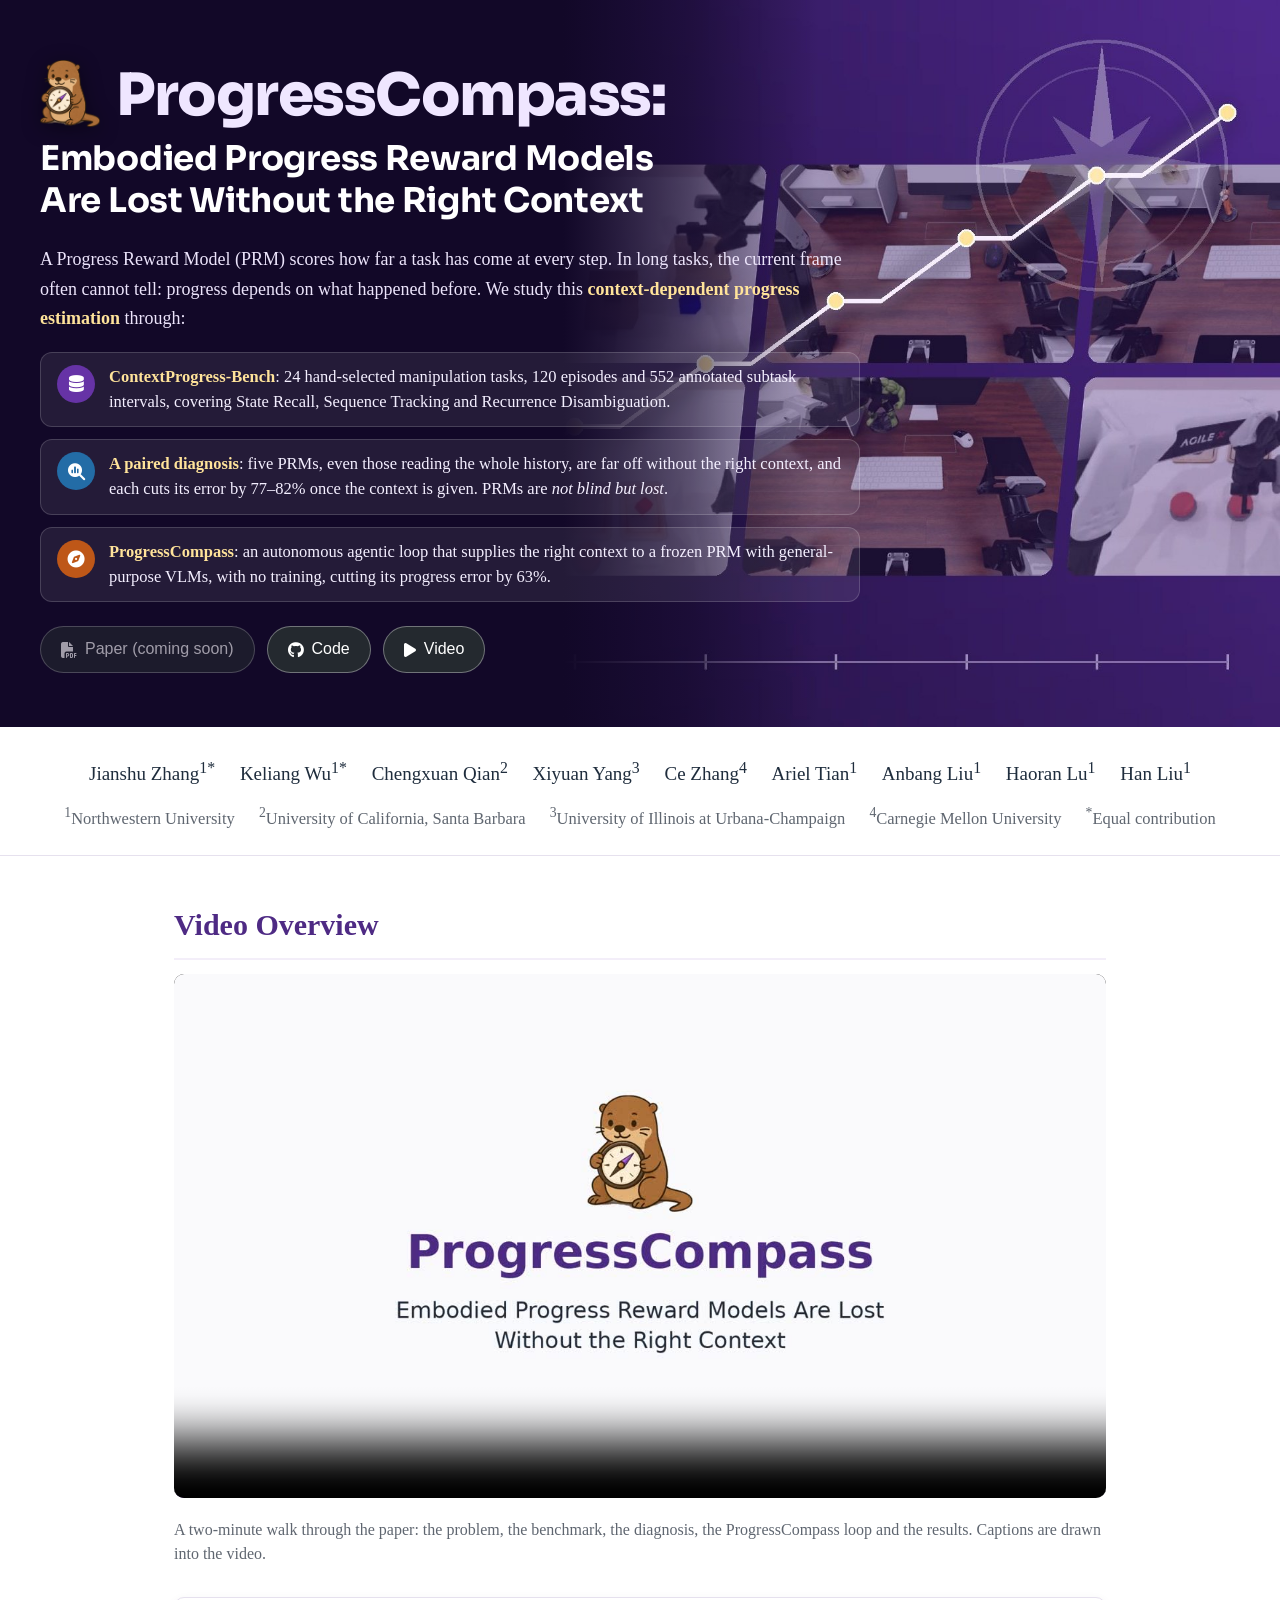
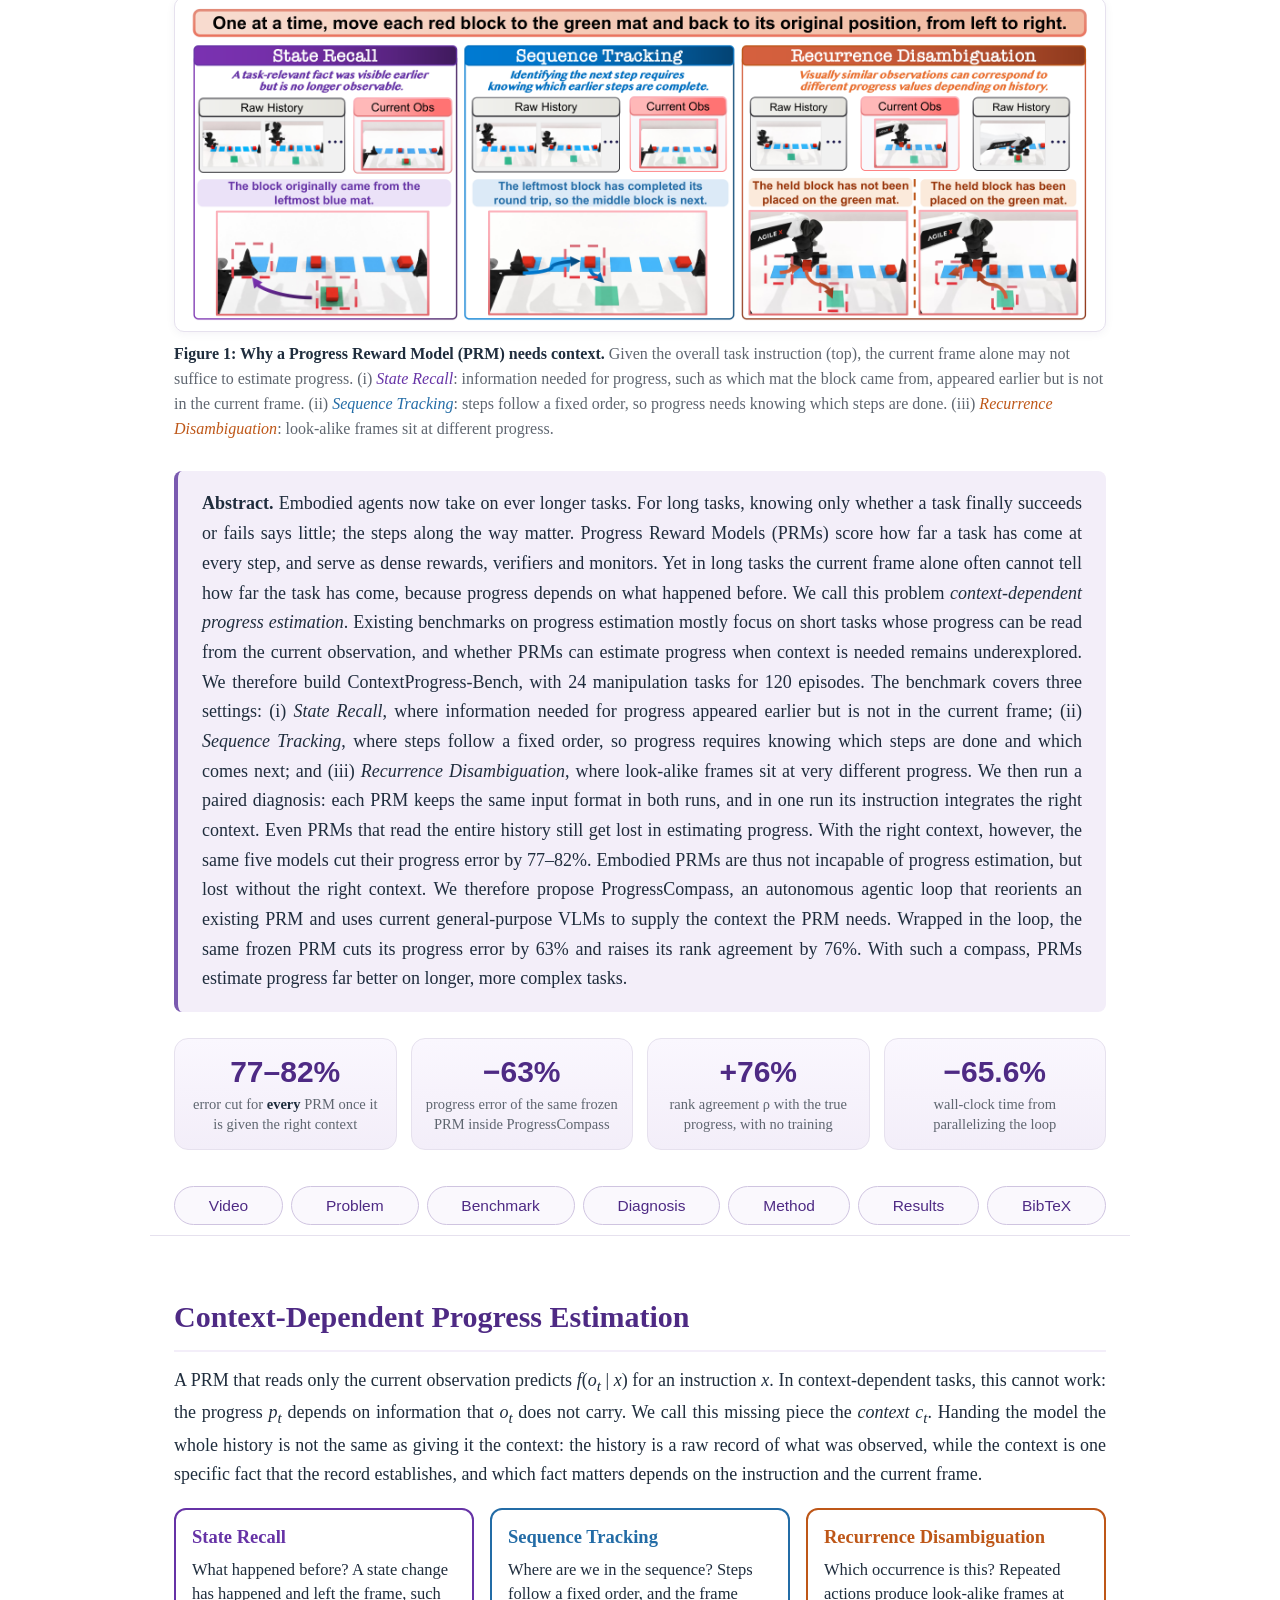
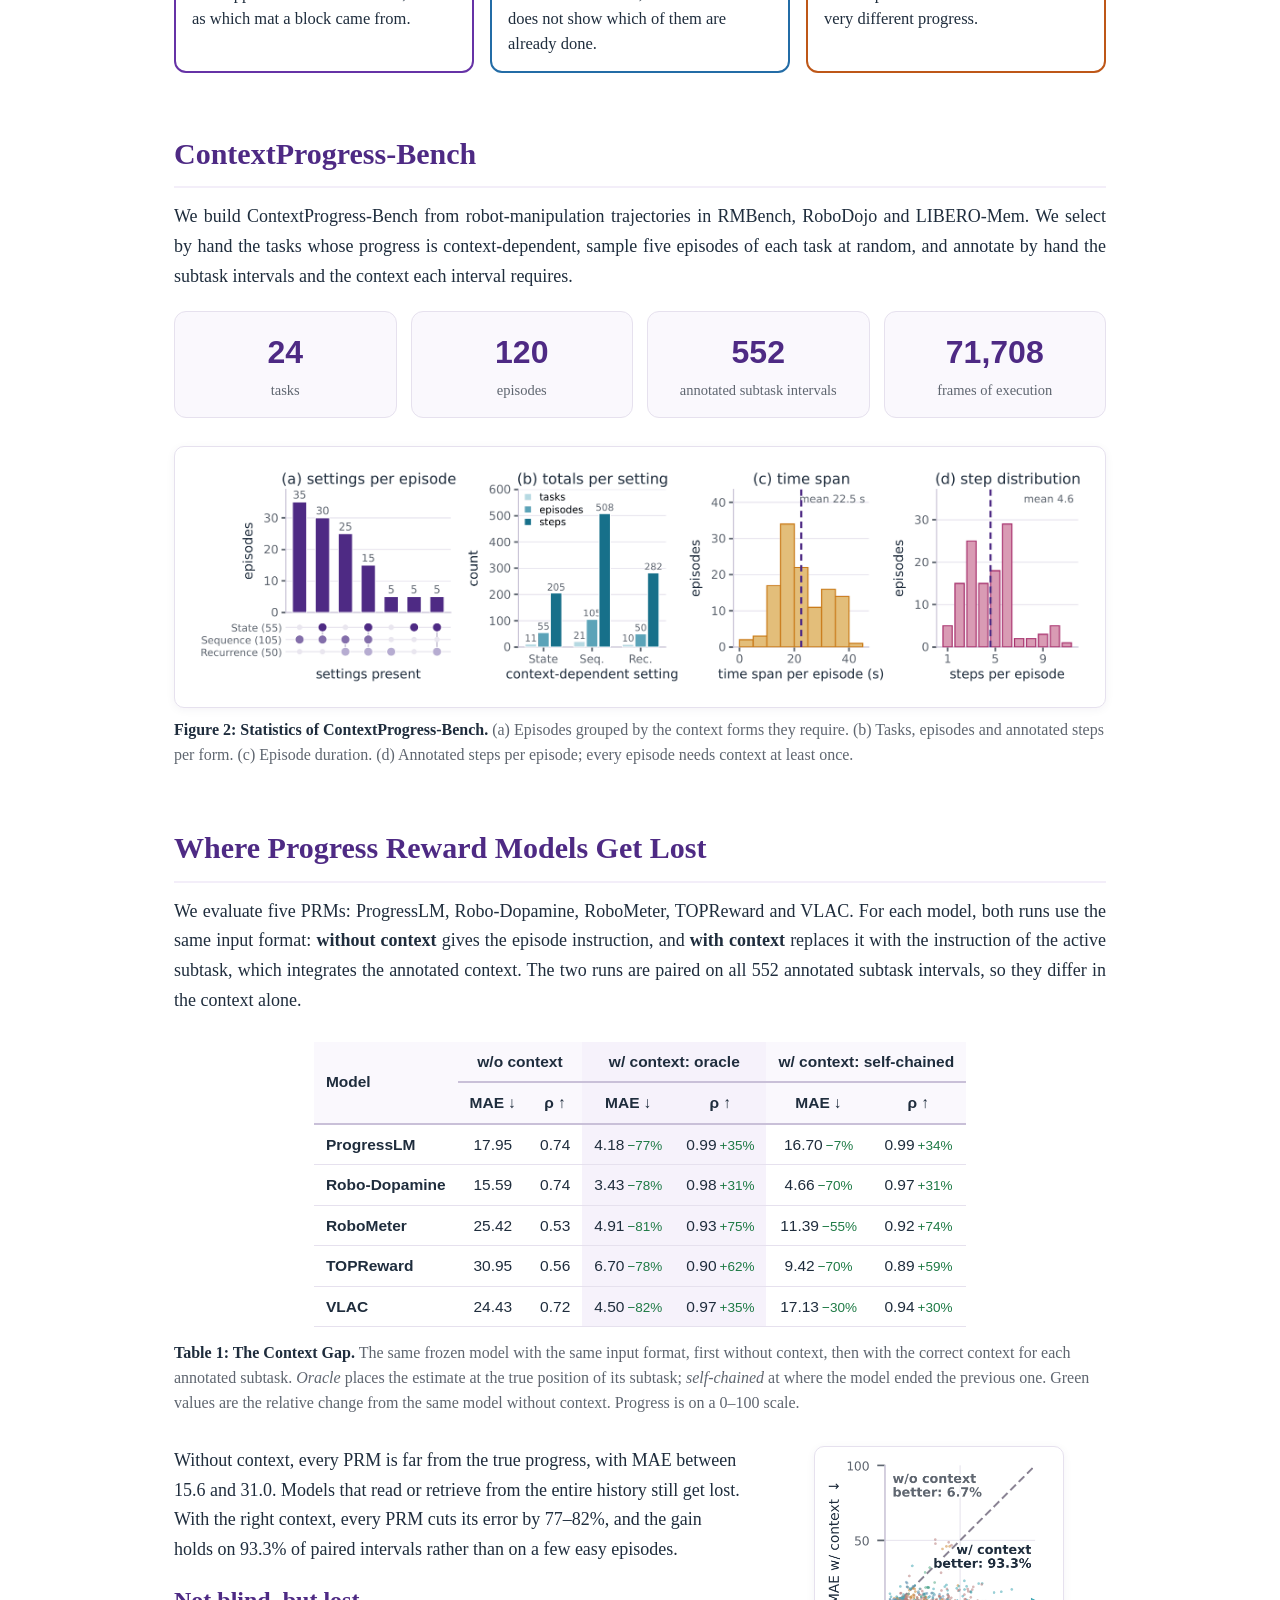
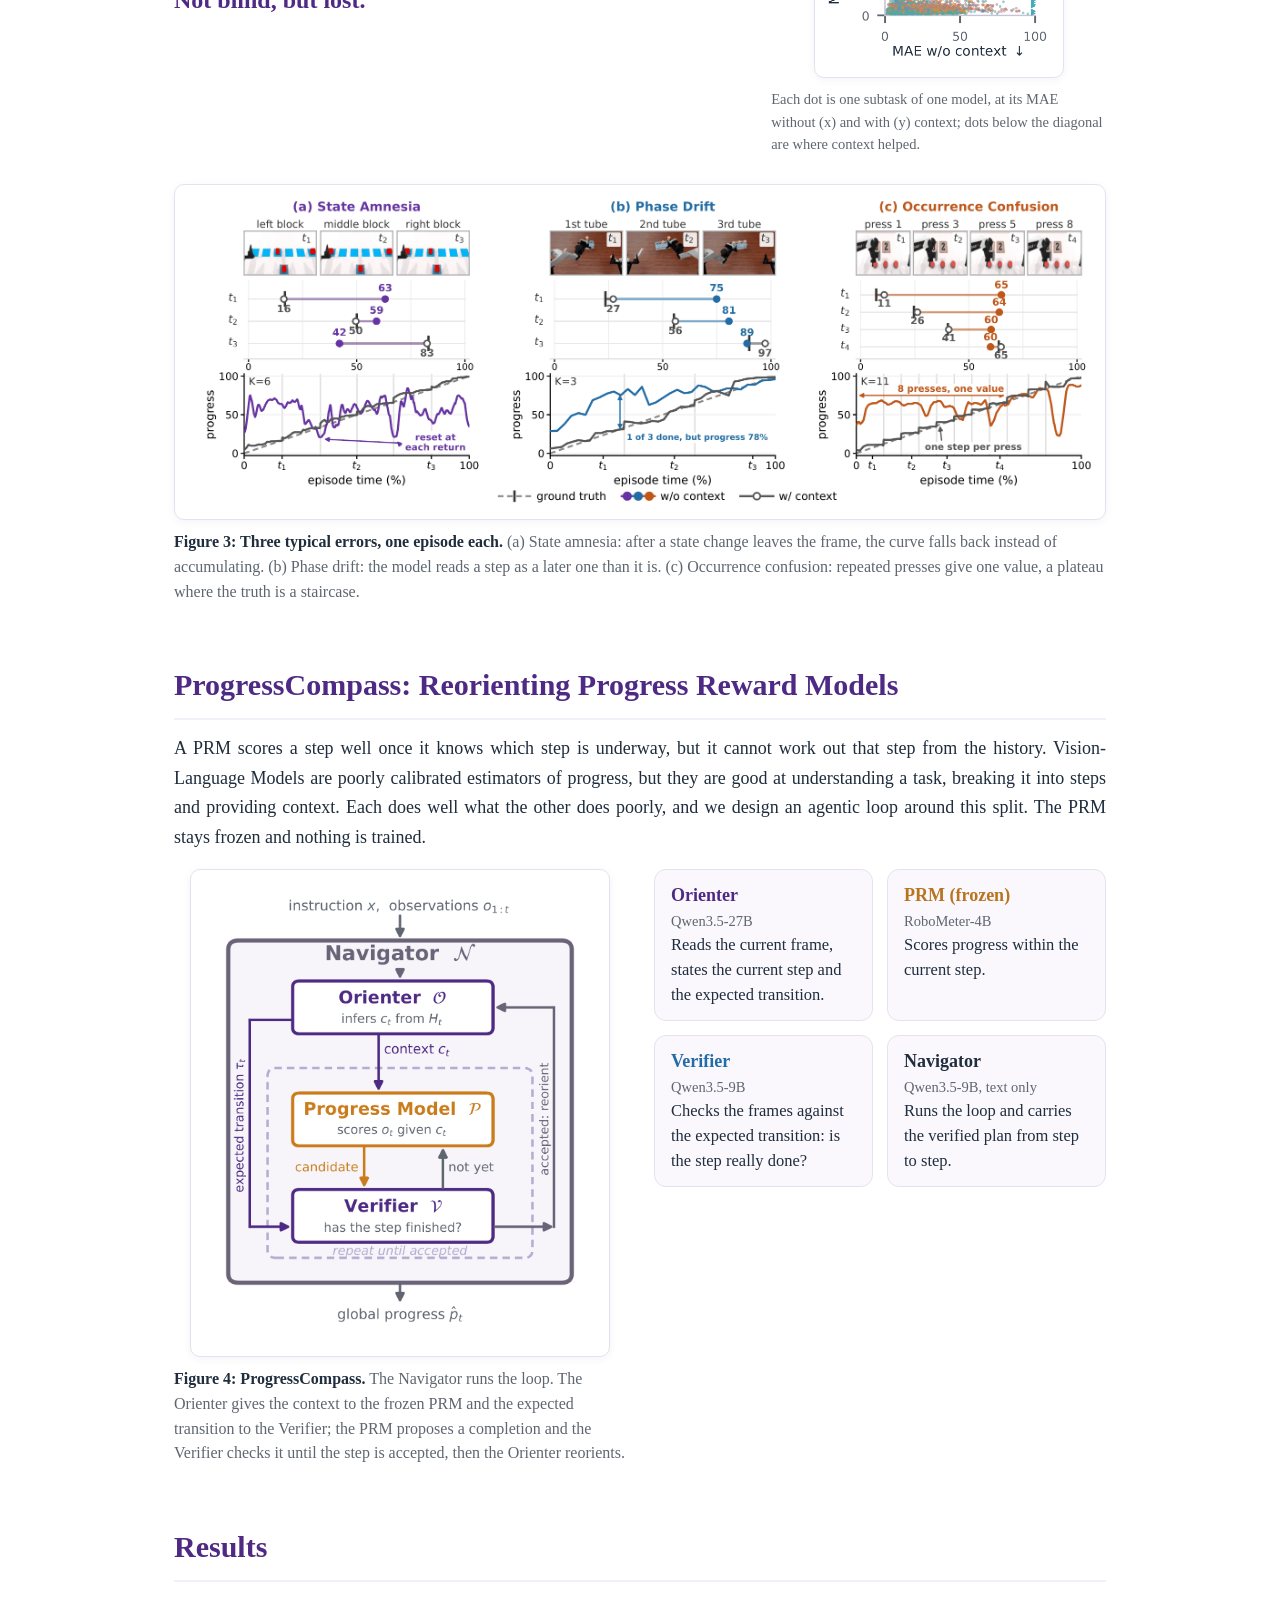
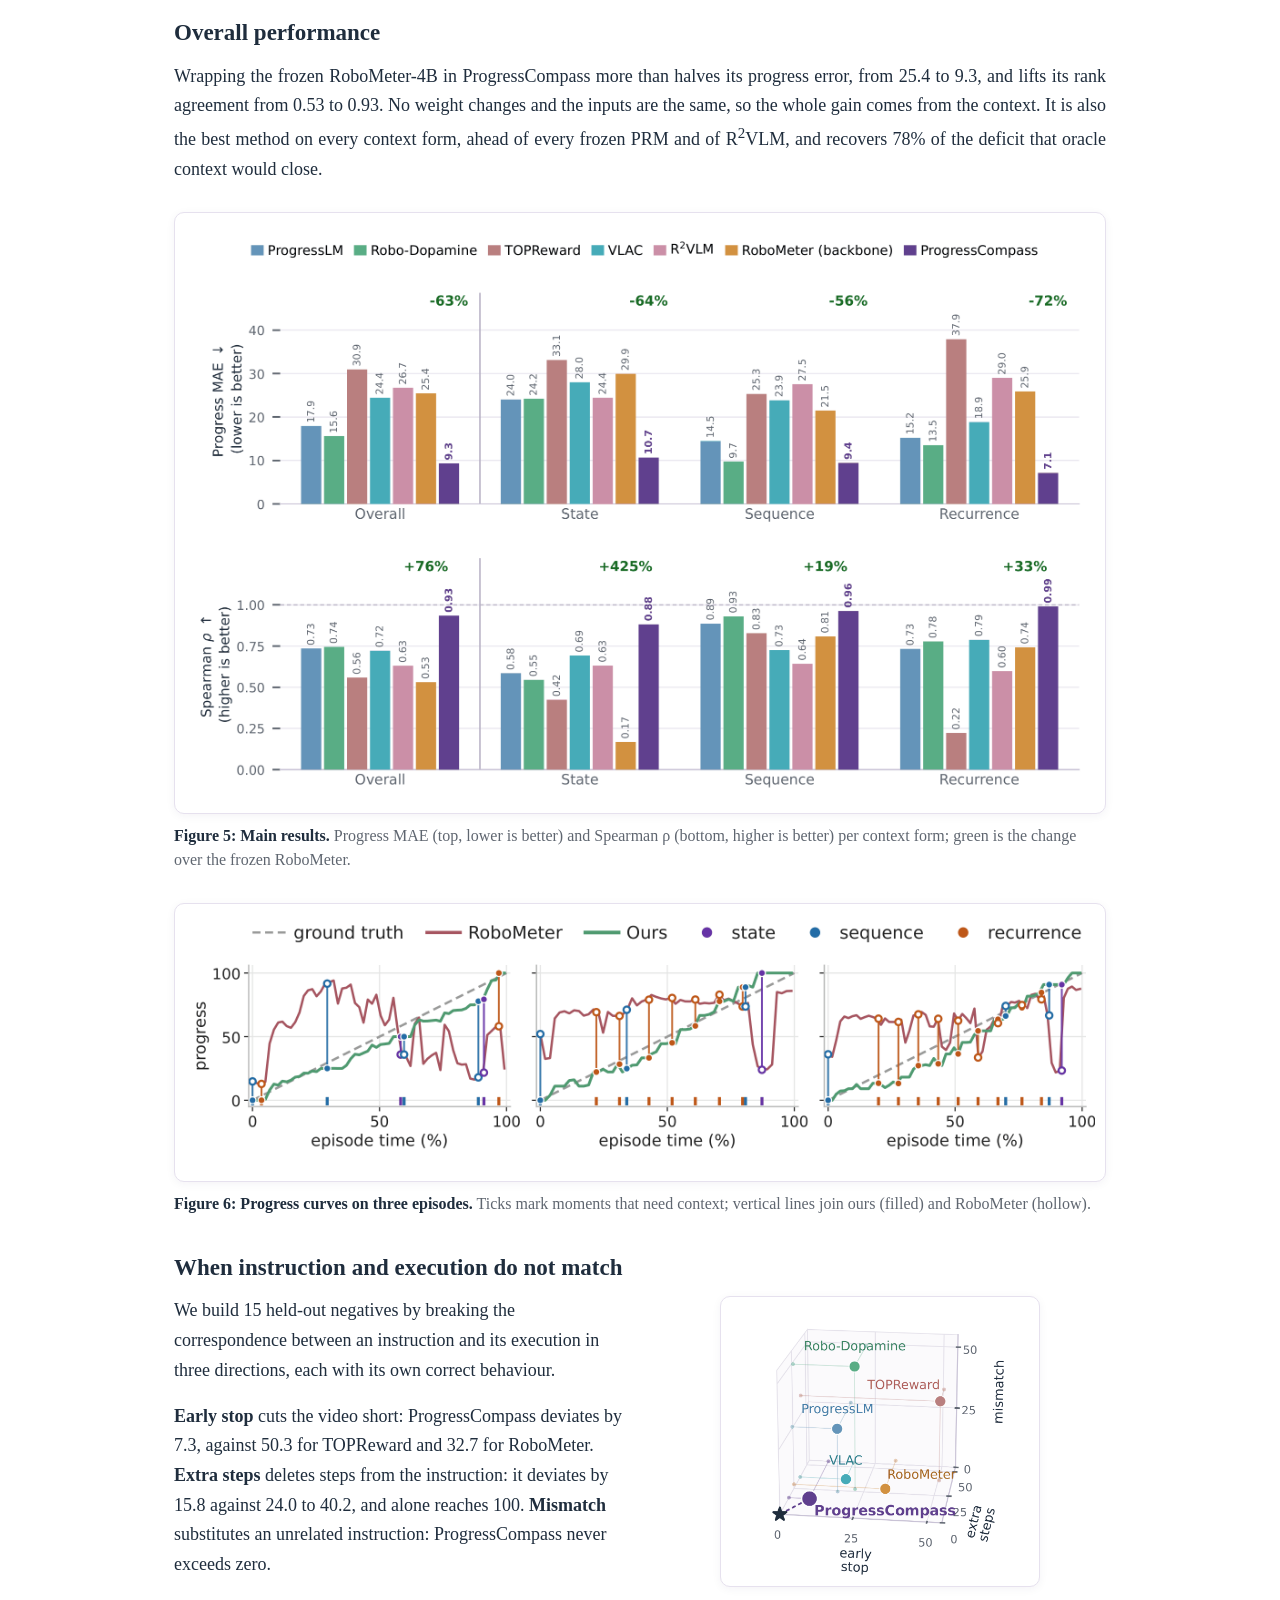
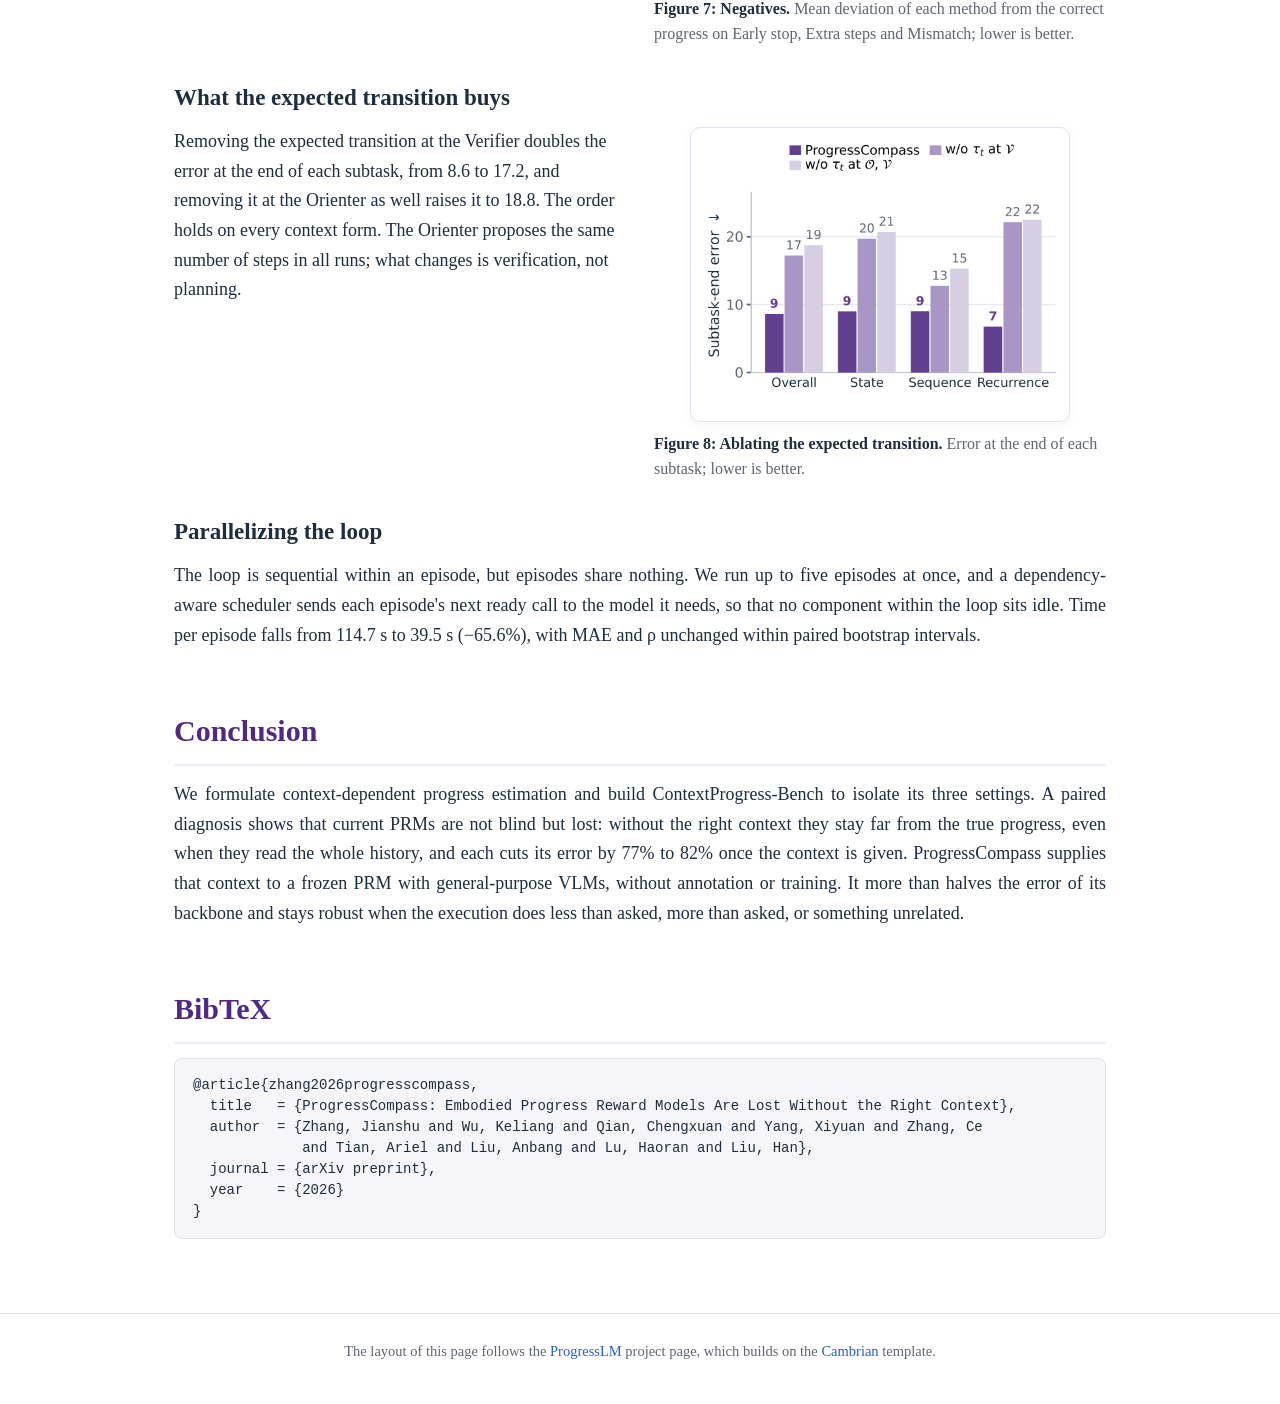
==== webpage/index.html @ 2a00821e "Sora for the title, one-line section nav with short labels Co-Authored-By: Claude Opus 5.5 <noreply@" ====
<!DOCTYPE html>
<html lang="en">
<head>
  <meta charset="utf-8">
  <meta name="viewport" content="width=device-width, initial-scale=1">
  <title>ProgressCompass</title>
  <meta name="description" content="ProgressCompass: embodied progress reward models are lost without the right context. ContextProgress-Bench, a paired diagnosis of five PRMs, and an agentic loop that supplies the right context to a frozen PRM.">
  <link rel="icon" type="image/png" href="static/img/favicon.png">
  <link rel="stylesheet" href="https://cdnjs.cloudflare.com/ajax/libs/font-awesome/6.5.2/css/all.min.css">
  <link rel="preconnect" href="https://fonts.googleapis.com">
  <link rel="preconnect" href="https://fonts.gstatic.com" crossorigin>
  <link rel="stylesheet" href="https://fonts.googleapis.com/css2?family=Sora:wght@600;700;800&display=swap">
  <link rel="stylesheet" href="static/css/style.css">
</head>
<body>

<!-- =============================================================== header -->
<div class="header-wrapper">
  <div class="header-container">
    <div class="header-content">
      <h1><img class="title-logo" src="static/img/icon.png" alt="ProgressCompass logo">ProgressCompass:</h1>
      <h2>Embodied Progress Reward Models<br>Are Lost Without the Right Context</h2>
      <p>
        A Progress Reward Model (PRM) scores how far a task has come at every step. In long
        tasks, the current frame often cannot tell: progress depends on what happened before.
        We study this <strong>context-dependent progress estimation</strong> through:
      </p>
      <div class="icon-container">
        <div class="icon-item">
          <div class="badge" style="background:#6633a6"><i class="fas fa-database"></i></div>
          <div><strong>ContextProgress-Bench</strong>: 24 hand-selected manipulation tasks, 120
          episodes and 552 annotated subtask intervals, covering State Recall, Sequence Tracking
          and Recurrence Disambiguation.</div>
        </div>
        <div class="icon-item">
          <div class="badge" style="background:#236ca6"><i class="fas fa-magnifying-glass-chart"></i></div>
          <div><strong>A paired diagnosis</strong>: five PRMs, even those reading the whole
          history, are far off without the right context, and each cuts its error by 77&ndash;82%
          once the context is given. PRMs are <em>not blind but lost</em>.</div>
        </div>
        <div class="icon-item">
          <div class="badge" style="background:#be5718"><i class="fas fa-compass"></i></div>
          <div><strong>ProgressCompass</strong>: an autonomous agentic loop that supplies the
          right context to a frozen PRM with general-purpose VLMs, with no training, cutting its
          progress error by 63%.</div>
        </div>
      </div>
      <div class="button-container">
        <a class="button disabled" title="Coming soon"><i class="fas fa-file-pdf"></i><span>Paper (coming soon)</span></a>
        <a class="button" href="https://github.com/andyzworks/progresscompass" target="_blank"><i class="fab fa-github"></i><span>Code</span></a>
        <a class="button" href="#video"><i class="fas fa-play"></i><span>Video</span></a>
      </div>
    </div>
  </div>
</div>

<!-- =============================================================== byline -->
<div class="byline">
  <p class="author-list">
    <span><a class="author-link" href="https://sterzhang.github.io/" target="_blank">Jianshu Zhang</a><sup>1*</sup></span>
    <span>Keliang Wu<sup>1*</sup></span>
    <span><a class="author-link" href="https://qiancx.com/" target="_blank">Chengxuan Qian</a><sup>2</sup></span>
    <span>Xiyuan Yang<sup>3</sup></span>
    <span>Ce Zhang<sup>4</sup></span>
    <span>Ariel Tian<sup>1</sup></span>
    <span>Anbang Liu<sup>1</sup></span>
    <span><a class="author-link" href="https://luhr2003.github.io/" target="_blank">Haoran Lu</a><sup>1</sup></span>
    <span><a class="author-link" href="https://www.mccormick.northwestern.edu/research-faculty/directory/profiles/liu-han.html" target="_blank">Han Liu</a><sup>1</sup></span>
  </p>
  <div class="affiliations">
    <span><sup>1</sup>Northwestern University</span>
    <span><sup>2</sup>University of California, Santa Barbara</span>
    <span><sup>3</sup>University of Illinois at Urbana-Champaign</span>
    <span><sup>4</sup>Carnegie Mellon University</span>
    <span><sup>*</sup>Equal contribution</span>
  </div>
</div>

<article>

  <h1 id="video" style="margin-top:34px">Video Overview</h1>
  <figure style="margin-top:12px">
    <video controls preload="metadata" poster="static/video/poster.jpg" style="width:100%;border-radius:10px;background:#000">
      <source src="static/video/progresscompass_overview.mp4" type="video/mp4">
      <track kind="captions" src="static/video/captions_en.vtt" srclang="en" label="English">
      Your browser does not support HTML video.
    </video>
    <figcaption>A two-minute walk through the paper: the problem, the benchmark, the diagnosis,
    the ProgressCompass loop and the results. Captions are drawn into the video.</figcaption>
  </figure>

  <figure>
    <img class="zoomable" src="static/img/teaser.png" alt="Three moments of one task that need context">
    <figcaption><strong>Figure 1: Why a Progress Reward Model (PRM) needs context.</strong>
    Given the overall task instruction (top), the current frame alone may not suffice to estimate
    progress. (i) <span style="color:#6633a6"><em>State Recall</em></span>: information needed for
    progress, such as which mat the block came from, appeared earlier but is not in the current
    frame. (ii) <span style="color:#236ca6"><em>Sequence Tracking</em></span>: steps follow a fixed
    order, so progress needs knowing which steps are done. (iii)
    <span style="color:#be5718"><em>Recurrence Disambiguation</em></span>: look-alike frames sit at
    different progress.</figcaption>
  </figure>

  <p class="abstract">
    <strong>Abstract.</strong>
    Embodied agents now take on ever longer tasks. For long tasks, knowing only whether a task
    finally succeeds or fails says little; the steps along the way matter. Progress Reward Models
    (PRMs) score how far a task has come at every step, and serve as dense rewards, verifiers and
    monitors. Yet in long tasks the current frame alone often cannot tell how far the task has
    come, because progress depends on what happened before. We call this problem
    <em>context-dependent progress estimation</em>. Existing benchmarks on progress estimation
    mostly focus on short tasks whose progress can be read from the current observation, and
    whether PRMs can estimate progress when context is needed remains underexplored. We therefore
    build ContextProgress-Bench, with 24 manipulation tasks for 120 episodes. The benchmark covers
    three settings: (i) <em>State Recall</em>, where information needed for progress appeared
    earlier but is not in the current frame; (ii) <em>Sequence Tracking</em>, where steps follow a
    fixed order, so progress requires knowing which steps are done and which comes next; and (iii)
    <em>Recurrence Disambiguation</em>, where look-alike frames sit at very different progress. We
    then run a paired diagnosis: each PRM keeps the same input format in both runs, and in one run
    its instruction integrates the right context. Even PRMs that read the entire history still get
    lost in estimating progress. With the right context, however, the same five models cut their
    progress error by 77&ndash;82%. Embodied PRMs are thus not incapable of progress estimation,
    but lost without the right context. We therefore propose ProgressCompass, an autonomous
    agentic loop that reorients an existing PRM and uses current general-purpose VLMs to supply
    the context the PRM needs. Wrapped in the loop, the same frozen PRM cuts its progress error by
    63% and raises its rank agreement by 76%. With such a compass, PRMs estimate progress far
    better on longer, more complex tasks.
  </p>

  <div class="highlights">
    <div class="hl"><div class="hl-num">77&ndash;82%</div><div class="hl-txt">error cut for <b>every</b> PRM once it is given the right context</div></div>
    <div class="hl"><div class="hl-num">&minus;63%</div><div class="hl-txt">progress error of the same frozen PRM inside ProgressCompass</div></div>
    <div class="hl"><div class="hl-num">+76%</div><div class="hl-txt">rank agreement &rho; with the true progress, with no training</div></div>
    <div class="hl"><div class="hl-num">&minus;65.6%</div><div class="hl-txt">wall-clock time from parallelizing the loop</div></div>
  </div>

  <nav class="jump">
    <a href="#video">Video</a>
    <a href="#problem">Problem</a>
    <a href="#benchmark">Benchmark</a>
    <a href="#diagnosis">Diagnosis</a>
    <a href="#method">Method</a>
    <a href="#results">Results</a>
    <a href="#bibtex">BibTeX</a>
  </nav>

  <!-- ============================================================ problem -->
  <h1 id="problem">Context-Dependent Progress Estimation</h1>
  <p>
    A PRM that reads only the current observation predicts <i>f</i>(<i>o<sub>t</sub></i> | <i>x</i>)
    for an instruction <i>x</i>. In context-dependent tasks, this cannot work: the progress
    <i>p<sub>t</sub></i> depends on information that <i>o<sub>t</sub></i> does not carry. We call
    this missing piece the <em>context</em> <i>c<sub>t</sub></i>. Handing the model the whole history
    is not the same as giving it the context: the history is a raw record of what was observed,
    while the context is one specific fact that the record establishes, and which fact matters
    depends on the instruction and the current frame.
  </p>
  <div class="forms">
    <div class="form-card" style="border-color:#6633a6">
      <h3 style="color:#6633a6">State Recall</h3>
      What happened before? A state change has happened and left the frame, such as which mat a
      block came from.
    </div>
    <div class="form-card" style="border-color:#236ca6">
      <h3 style="color:#236ca6">Sequence Tracking</h3>
      Where are we in the sequence? Steps follow a fixed order, and the frame does not show which
      of them are already done.
    </div>
    <div class="form-card" style="border-color:#be5718">
      <h3 style="color:#be5718">Recurrence Disambiguation</h3>
      Which occurrence is this? Repeated actions produce look-alike frames at very different
      progress.
    </div>
  </div>

  <!-- ========================================================== benchmark -->
  <h1 id="benchmark">ContextProgress-Bench</h1>
  <p>
    We build ContextProgress-Bench from robot-manipulation trajectories in RMBench, RoboDojo and
    LIBERO-Mem. We select by hand the tasks whose progress is context-dependent, sample five
    episodes of each task at random, and annotate by hand the subtask intervals and the context
    each interval requires.
  </p>
  <div class="stats">
    <div class="stat"><div class="num">24</div><div class="lbl">tasks</div></div>
    <div class="stat"><div class="num">120</div><div class="lbl">episodes</div></div>
    <div class="stat"><div class="num">552</div><div class="lbl">annotated subtask intervals</div></div>
    <div class="stat"><div class="num">71,708</div><div class="lbl">frames of execution</div></div>
  </div>
  <figure>
    <img class="zoomable" src="static/img/fig_benchmark_stats.png" alt="Benchmark statistics">
    <figcaption><strong>Figure 2: Statistics of ContextProgress-Bench.</strong> (a) Episodes grouped
    by the context forms they require. (b) Tasks, episodes and annotated steps per form. (c) Episode
    duration. (d) Annotated steps per episode; every episode needs context at least once.</figcaption>
  </figure>

  <!-- ========================================================== diagnosis -->
  <h1 id="diagnosis">Where Progress Reward Models Get Lost</h1>
  <p>
    We evaluate five PRMs: ProgressLM, Robo-Dopamine, RoboMeter, TOPReward and VLAC. For each
    model, both runs use the same input format: <strong>without context</strong> gives the episode
    instruction, and <strong>with context</strong> replaces it with the instruction of the active
    subtask, which integrates the annotated context. The two runs are paired on all 552 annotated
    subtask intervals, so they differ in the context alone.
  </p>
  <div class="table-wrap">
    <table class="results">
      <thead>
        <tr><th rowspan="2">Model</th><th colspan="2">w/o context</th><th colspan="2" class="grp">w/ context: oracle</th><th colspan="2">w/ context: self-chained</th></tr>
        <tr><th>MAE &darr;</th><th>&rho; &uarr;</th><th class="grp">MAE &darr;</th><th class="grp">&rho; &uarr;</th><th>MAE &darr;</th><th>&rho; &uarr;</th></tr>
      </thead>
      <tbody>
        <tr><td>ProgressLM</td><td>17.95</td><td>0.74</td><td class="grp">4.18<span class="delta-better">&minus;77%</span></td><td class="grp">0.99<span class="delta-better">+35%</span></td><td>16.70<span class="delta-better">&minus;7%</span></td><td>0.99<span class="delta-better">+34%</span></td></tr>
        <tr><td>Robo-Dopamine</td><td>15.59</td><td>0.74</td><td class="grp">3.43<span class="delta-better">&minus;78%</span></td><td class="grp">0.98<span class="delta-better">+31%</span></td><td>4.66<span class="delta-better">&minus;70%</span></td><td>0.97<span class="delta-better">+31%</span></td></tr>
        <tr><td>RoboMeter</td><td>25.42</td><td>0.53</td><td class="grp">4.91<span class="delta-better">&minus;81%</span></td><td class="grp">0.93<span class="delta-better">+75%</span></td><td>11.39<span class="delta-better">&minus;55%</span></td><td>0.92<span class="delta-better">+74%</span></td></tr>
        <tr><td>TOPReward</td><td>30.95</td><td>0.56</td><td class="grp">6.70<span class="delta-better">&minus;78%</span></td><td class="grp">0.90<span class="delta-better">+62%</span></td><td>9.42<span class="delta-better">&minus;70%</span></td><td>0.89<span class="delta-better">+59%</span></td></tr>
        <tr><td>VLAC</td><td>24.43</td><td>0.72</td><td class="grp">4.50<span class="delta-better">&minus;82%</span></td><td class="grp">0.97<span class="delta-better">+35%</span></td><td>17.13<span class="delta-better">&minus;30%</span></td><td>0.94<span class="delta-better">+30%</span></td></tr>
      </tbody>
    </table>
  </div>
  <figure style="margin-top:6px">
    <figcaption><strong>Table 1: The Context Gap.</strong> The same frozen model with the same input
    format, first without context, then with the correct context for each annotated subtask.
    <em>Oracle</em> places the estimate at the true position of its subtask; <em>self-chained</em>
    at where the model ended the previous one. Green values are the relative change from the same
    model without context. Progress is on a 0&ndash;100 scale.</figcaption>
  </figure>

  <div class="two-col side-narrow">
    <div>
      <p>
        Without context, every PRM is far from the true progress, with MAE between 15.6 and 31.0.
        Models that read or retrieve from the entire history still get lost. With the right
        context, every PRM cuts its error by 77&ndash;82%, and the gain holds on 93.3% of paired
        intervals rather than on a few easy episodes.
      </p>
      <p class="callout">Not blind, but lost.</p>
    </div>
    <figure class="side-fig">
      <img class="zoomable" src="static/img/fig_gap_scatter.png" alt="Paired MAE per subtask" style="max-width:250px">
      <figcaption>Each dot is one subtask of one model, at its MAE without (x) and with (y)
      context; dots below the diagonal are where context helped.</figcaption>
    </figure>
  </div>

  <figure>
    <img class="zoomable" src="static/img/fig_cases.png" alt="Three typical errors">
    <figcaption><strong>Figure 3: Three typical errors, one episode each.</strong> (a) State
    amnesia: after a state change leaves the frame, the curve falls back instead of accumulating.
    (b) Phase drift: the model reads a step as a later one than it is. (c) Occurrence confusion:
    repeated presses give one value, a plateau where the truth is a staircase.</figcaption>
  </figure>

  <!-- ============================================================= method -->
  <h1 id="method">ProgressCompass: Reorienting Progress Reward Models</h1>
  <p>
    A PRM scores a step well once it knows which step is underway, but it cannot work out that
    step from the history. Vision-Language Models are poorly calibrated estimators of progress, but
    they are good at understanding a task, breaking it into steps and providing context. Each does
    well what the other does poorly, and we design an agentic loop around this split. The PRM stays
    frozen and nothing is trained.
  </p>
  <div class="two-col">
    <figure style="margin:0">
      <img class="zoomable" src="static/img/fig_progress_compass.png" alt="The ProgressCompass loop" style="max-width:420px">
      <figcaption><strong>Figure 4: ProgressCompass.</strong> The Navigator runs the loop. The
      Orienter gives the context to the frozen PRM and the expected transition to the Verifier; the
      PRM proposes a completion and the Verifier checks it until the step is accepted, then the
      Orienter reorients.</figcaption>
    </figure>
    <div class="components">
      <div class="component"><b style="color:#4e2a84">Orienter</b><span class="model">Qwen3.5-27B</span><br>Reads the current frame, states the current step and the expected transition.</div>
      <div class="component"><b style="color:#b8741f">PRM (frozen)</b><span class="model">RoboMeter-4B</span><br>Scores progress within the current step.</div>
      <div class="component"><b style="color:#236ca6">Verifier</b><span class="model">Qwen3.5-9B</span><br>Checks the frames against the expected transition: is the step really done?</div>
      <div class="component"><b>Navigator</b><span class="model">Qwen3.5-9B, text only</span><br>Runs the loop and carries the verified plan from step to step.</div>
    </div>
  </div>

  <!-- ============================================================ results -->
  <h1 id="results">Results</h1>
  <h2>Overall performance</h2>
  <p>
    Wrapping the frozen RoboMeter-4B in ProgressCompass more than halves its progress error, from
    25.4 to 9.3, and lifts its rank agreement from 0.53 to 0.93. No weight changes and the inputs
    are the same, so the whole gain comes from the context. It is also the best method on every
    context form, ahead of every frozen PRM and of R<sup>2</sup>VLM, and recovers 78% of the deficit
    that oracle context would close.
  </p>
  <figure>
    <img class="zoomable" src="static/img/fig_main_bars.png" alt="Main results">
    <figcaption><strong>Figure 5: Main results.</strong> Progress MAE (top, lower is better) and
    Spearman &rho; (bottom, higher is better) per context form; green is the change over the frozen
    RoboMeter.</figcaption>
  </figure>
  <figure>
    <img class="zoomable" src="static/img/fig_curves_main.png" alt="Progress curves on three episodes">
    <figcaption><strong>Figure 6: Progress curves on three episodes.</strong> Ticks mark moments
    that need context; vertical lines join ours (filled) and RoboMeter (hollow).</figcaption>
  </figure>

  <h2>When instruction and execution do not match</h2>
  <div class="two-col">
    <div>
      <p>
        We build 15 held-out negatives by breaking the correspondence between an instruction and
        its execution in three directions, each with its own correct behaviour.
      </p>
      <p>
        <strong>Early stop</strong> cuts the video short: ProgressCompass deviates by 7.3, against
        50.3 for TOPReward and 32.7 for RoboMeter. <strong>Extra steps</strong> deletes steps from
        the instruction: it deviates by 15.8 against 24.0 to 40.2, and alone reaches 100.
        <strong>Mismatch</strong> substitutes an unrelated instruction: ProgressCompass never
        exceeds zero.
      </p>
    </div>
    <figure style="margin:0">
      <img class="zoomable" src="static/img/fig_negatives_3d.png" alt="Deviation on the three negatives" style="max-width:320px">
      <figcaption><strong>Figure 7: Negatives.</strong> Mean deviation of each method from the
      correct progress on Early stop, Extra steps and Mismatch; lower is better.</figcaption>
    </figure>
  </div>

  <h2>What the expected transition buys</h2>
  <div class="two-col">
    <div>
      <p>
        Removing the expected transition at the Verifier doubles the error at the end of each
        subtask, from 8.6 to 17.2, and removing it at the Orienter as well raises it to 18.8. The
        order holds on every context form. The Orienter proposes the same number of steps in all
        runs; what changes is verification, not planning.
      </p>
    </div>
    <figure style="margin:0">
      <img class="zoomable" src="static/img/fig_ablation_bars.png" alt="Ablating the expected transition" style="max-width:380px">
      <figcaption><strong>Figure 8: Ablating the expected transition.</strong> Error at the end of
      each subtask; lower is better.</figcaption>
    </figure>
  </div>

  <h2>Parallelizing the loop</h2>
  <p>
    The loop is sequential within an episode, but episodes share nothing. We run up to five
    episodes at once, and a dependency-aware scheduler sends each episode's next ready call to the
    model it needs, so that no component within the loop sits idle. Time per episode falls from
    114.7 s to 39.5 s (&minus;65.6%), with MAE and &rho; unchanged within paired bootstrap
    intervals.
  </p>

  <!-- ========================================================= conclusion -->
  <h1>Conclusion</h1>
  <p>
    We formulate context-dependent progress estimation and build ContextProgress-Bench to isolate
    its three settings. A paired diagnosis shows that current PRMs are not blind but lost: without
    the right context they stay far from the true progress, even when they read the whole history,
    and each cuts its error by 77% to 82% once the context is given. ProgressCompass supplies that
    context to a frozen PRM with general-purpose VLMs, without annotation or training. It more than
    halves the error of its backbone and stays robust when the execution does less than asked, more
    than asked, or something unrelated.
  </p>

  <h1 id="bibtex">BibTeX</h1>
<pre class="bibtex">@article{zhang2026progresscompass,
  title   = {ProgressCompass: Embodied Progress Reward Models Are Lost Without the Right Context},
  author  = {Zhang, Jianshu and Wu, Keliang and Qian, Chengxuan and Yang, Xiyuan and Zhang, Ce
             and Tian, Ariel and Liu, Anbang and Lu, Haoran and Liu, Han},
  journal = {arXiv preprint},
  year    = {2026}
}</pre>

</article>

<footer>
  The layout of this page follows the
  <a href="https://progresslm.github.io/ProgressLM/" target="_blank">ProgressLM</a> project page,
  which builds on the <a href="https://cambrian-mllm.github.io/" target="_blank">Cambrian</a> template.
</footer>

<div id="lightbox"><img alt=""></div>
<script>
  // click a figure to enlarge it, click again to close
  const box = document.getElementById('lightbox'), big = box.querySelector('img');
  document.querySelectorAll('img.zoomable').forEach(img => img.addEventListener('click', () => {
    big.src = img.src; box.style.display = 'flex';
  }));
  box.addEventListener('click', () => { box.style.display = 'none'; });
</script>
</body>
</html>
---- webpage/static/css/style.css ----
/* ProgressCompass project page. Layout follows the ProgressLM / Cambrian project pages. */
:root {
  --ink: #1f2d3d;
  --sec: #5f6670;
  --purple: #4e2a84;
  --purple-2: #7a5ab0;
  --lav: #f3eef9;
  --line: #e6e1ee;
  --state: #6633a6;
  --seq: #236ca6;
  --rec: #be5718;
  --good: #1e7a45;
  --bad: #a0283a;
}

* { box-sizing: border-box; }

html { scroll-behavior: smooth; }

body {
  margin: 0;
  background: #ffffff;
  color: var(--ink);
  font-family: Charter, "Bitstream Charter", "Sitka Text", Cambria, Georgia, serif;
  font-size: 18px;
  line-height: 1.65;
}

a { color: #2c5fb8; text-decoration: none; }
a:hover { text-decoration: underline; }

/* ------------------------------------------------------------------ header */
.header-wrapper {
  position: relative;
  overflow: hidden;
  background: #120828;
  padding: 60px 0 54px;
}
/* the picture sits on the right; a gradient keeps the text side dark and clean */
.header-wrapper::before {
  content: "";
  position: absolute;
  top: 0; right: 0; bottom: 0;
  width: 60%;
  background: url("../img/header_bg.jpg") right center / auto 100% no-repeat;
}
.header-wrapper::after {
  content: "";
  position: absolute;
  inset: 0;
  background: linear-gradient(90deg, #120828 0%, #120828 44%, rgba(18, 8, 40, 0.6) 54%, rgba(18, 8, 40, 0) 64%);
}
.header-container { position: relative; z-index: 1; }

.header-container {
  max-width: 1400px;
  margin: 0 auto;
  padding: 0 40px;
  display: flex;
  align-items: center;
  gap: 48px;
  color: #f4efff;
}

.header-content { flex: 0 1 820px; }
.title-logo { height: 1.15em; vertical-align: -0.2em; margin-right: 0.28em;
  filter: drop-shadow(0 4px 10px rgba(0, 0, 0, 0.45)); }

.header-content h1 {
  margin: 0;
  font-size: 58px;
  line-height: 1.1;
  color: #e7d9ff;
  font-family: "Menlo", "Consolas", "DejaVu Sans Mono", monospace;
  letter-spacing: -1px;
}

.header-content h2 {
  margin: 10px 0 22px;
  font-size: 34px;
  line-height: 1.25;
  font-weight: 600;
  color: #ffffff;
}

.header-content p { font-size: 18px; color: #ece4fb; margin: 0 0 18px; }
.header-content strong { color: #ffe39a; }

.icon-container { display: flex; flex-direction: column; gap: 12px; margin: 8px 0 24px; }

.icon-item {
  display: flex;
  gap: 14px;
  align-items: flex-start;
  background: rgba(255, 255, 255, 0.08);
  border: 1px solid rgba(255, 255, 255, 0.16);
  border-radius: 12px;
  padding: 12px 16px;
  font-size: 16.5px;
  line-height: 1.5;
}

.icon-item .badge {
  flex: 0 0 38px;
  height: 38px;
  border-radius: 50%;
  display: flex;
  align-items: center;
  justify-content: center;
  font-size: 18px;
  font-weight: 700;
  color: #fff;
  font-family: -apple-system, "Segoe UI", Helvetica, Arial, sans-serif;
}

.button-container { display: flex; flex-wrap: wrap; gap: 12px; }

.button {
  display: inline-flex;
  align-items: center;
  gap: 8px;
  padding: 9px 20px;
  border-radius: 999px;
  font-size: 16px;
  font-family: -apple-system, "Segoe UI", Helvetica, Arial, sans-serif;
  background: #24292f;
  color: #fff;
  border: 1px solid rgba(255, 255, 255, 0.35);
  transition: background-color 0.2s, transform 0.2s;
}
.button:hover { background: #4e2a84; color: #fff; text-decoration: none; transform: translateY(-1px); }
.button.disabled { opacity: 0.6; cursor: default; }
.button.disabled:hover { background: #24292f; transform: none; }

.header-image { flex: 1 1 36%; text-align: center; }
.header-image img { max-width: 78%; filter: drop-shadow(0 18px 30px rgba(0, 0, 0, 0.35)); }

/* ------------------------------------------------------------------ byline */
.byline {
  border-bottom: 1px solid var(--line);
  padding: 26px 20px 22px;
  text-align: center;
}
.author-list { margin: 0 0 8px; font-size: 19px; }
.author-list span { display: inline-block; margin: 2px 10px; }
.author-link { color: var(--ink); }
.author-link:hover { color: var(--purple); }
.affiliations { color: var(--sec); font-size: 16.5px; }
.affiliations span { display: inline-block; margin: 2px 10px; }

/* ----------------------------------------------------------------- article */
article { max-width: 980px; margin: 0 auto; padding: 10px 24px 60px; }

article h1 {
  font-size: 30px;
  margin: 56px 0 14px;
  padding-bottom: 8px;
  border-bottom: 2px solid var(--lav);
  color: var(--purple);
}
article h2 { font-size: 23px; margin: 32px 0 10px; }
article p { margin: 0 0 16px; text-align: justify; }

.abstract {
  background: var(--lav);
  border-left: 4px solid var(--purple-2);
  border-radius: 8px;
  padding: 18px 24px;
}

figure { margin: 28px 0 30px; }
figure img { display: block; margin: 0 auto; max-width: 100%; border-radius: 6px; }
figure img.zoomable { cursor: zoom-in; }
figcaption { margin-top: 10px; font-size: 16px; color: var(--sec); line-height: 1.55; }
figcaption strong { color: var(--ink); }

.two-col { display: flex; gap: 28px; align-items: center; }
.two-col > * { flex: 1 1 0; }

.forms { display: grid; grid-template-columns: repeat(3, 1fr); gap: 16px; margin: 18px 0 8px; }
.form-card {
  border: 2px solid var(--line);
  border-radius: 12px;
  padding: 14px 16px;
  font-size: 16.5px;
  line-height: 1.5;
}
.form-card h3 { margin: 0 0 6px; font-size: 18.5px; }

.components { display: grid; grid-template-columns: repeat(2, 1fr); gap: 14px; }
.component {
  border-radius: 12px;
  padding: 12px 16px;
  background: #faf8fd;
  border: 1px solid var(--line);
  font-size: 16.5px;
  line-height: 1.5;
}
.component b { display: block; font-size: 18px; }
.component .model { color: var(--sec); font-size: 14.5px; }

.stats { display: grid; grid-template-columns: repeat(4, 1fr); gap: 14px; margin: 20px 0; }
.stat { text-align: center; background: #faf8fd; border: 1px solid var(--line); border-radius: 12px; padding: 14px 8px; }
.stat .num { font-size: 32px; font-weight: 700; color: var(--purple); font-family: -apple-system, "Segoe UI", Helvetica, Arial, sans-serif; }
.stat .lbl { font-size: 14.5px; color: var(--sec); }

/* tables */
.table-wrap { overflow-x: auto; }
table.results {
  border-collapse: collapse;
  margin: 10px auto 4px;
  font-size: 15.5px;
  font-family: -apple-system, "Segoe UI", Helvetica, Arial, sans-serif;
  min-width: 640px;
}
table.results th, table.results td { padding: 7px 12px; text-align: center; border-bottom: 1px solid var(--line); }
table.results thead th { border-bottom: 2px solid #c9c0d8; background: #faf8fd; }
table.results td:first-child, table.results th:first-child { text-align: left; font-weight: 600; }
table.results .grp { background: #f6f2fb; }
.delta-better { color: var(--good); font-size: 13.5px; margin-left: 3px; }
.delta-worse { color: var(--bad); font-size: 13.5px; margin-left: 3px; }

/* jump navigation */
.jump { display: flex; flex-wrap: wrap; justify-content: center; gap: 10px; margin: 30px 0 6px; }
.jump a {
  border: 1px solid #cfc4e0;
  background: #faf8fd;
  color: var(--purple);
  border-radius: 999px;
  padding: 6px 16px;
  font-size: 15.5px;
  font-family: -apple-system, "Segoe UI", Helvetica, Arial, sans-serif;
}
.jump a:hover { background: var(--lav); text-decoration: none; }

.callout {
  text-align: center;
  font-size: 24px;
  font-weight: 700;
  color: var(--purple);
  margin: 26px 0;
}

pre.bibtex {
  background: #f6f5f9;
  border: 1px solid var(--line);
  border-radius: 8px;
  padding: 16px 18px;
  font-size: 14px;
  line-height: 1.5;
  overflow-x: auto;
  white-space: pre;
}

footer { text-align: center; color: var(--sec); font-size: 14.5px; padding: 26px 20px 40px; border-top: 1px solid var(--line); }

/* lightbox for zoomable figures */
#lightbox {
  position: fixed; inset: 0; background: rgba(20, 12, 36, 0.86);
  display: none; align-items: center; justify-content: center; z-index: 10; cursor: zoom-out;
}
#lightbox img { max-width: 94vw; max-height: 92vh; background: #fff; border-radius: 6px; }

@media (max-width: 900px) {
  .header-container { flex-direction: column-reverse; padding: 0 20px; gap: 18px; }
  .header-content h1 { font-size: 42px; }
  .header-content h2 { font-size: 26px; }
  .forms, .components, .stats { grid-template-columns: 1fr; }
  .two-col { flex-direction: column; }
  article p { text-align: left; }
}

.two-col p { text-align: left; }

@media (max-width: 900px) {
  .header-wrapper::before { width: 100%; opacity: 0.35; background-position: 75% center; }
  .header-wrapper::after { background: rgba(18, 8, 40, 0.55); }
  .header-content { flex: 1 1 auto; }
}

/* ---------------------------------------------------------------- polish */
.icon-item .badge { font-size: 17px; }
.icon-item .badge i { line-height: 1; }

.highlights { display: grid; grid-template-columns: repeat(4, 1fr); gap: 14px; margin: 26px 0 8px; }
.hl {
  background: linear-gradient(180deg, #faf7fe 0%, #f3eef9 100%);
  border: 1px solid var(--line);
  border-radius: 14px;
  padding: 16px 14px 14px;
  text-align: center;
}
.hl-num { font: 700 30px/1.1 -apple-system, "Segoe UI", Helvetica, Arial, sans-serif; color: var(--purple); }
.hl-txt { margin-top: 6px; font-size: 14.5px; line-height: 1.4; color: var(--sec); }
.hl-txt b { color: var(--ink); }

/* section navigation stays at the top while reading */
nav.jump {
  position: sticky; top: 0; z-index: 5;
  margin: 26px -24px 0; padding: 10px 24px;
  background: rgba(255, 255, 255, 0.92);
  backdrop-filter: blur(6px);
  border-bottom: 1px solid var(--line);
}
article h1[id], article h2[id] { scroll-margin-top: 70px; }

/* figures sit on a light card */
figure img { background: #fff; }
article > figure > img, .two-col figure img {
  border: 1px solid var(--line); border-radius: 10px; padding: 10px;
  box-shadow: 0 2px 10px rgba(40, 20, 80, 0.05);
}
.two-col { align-items: flex-start; }
.two-col > * { min-width: 0; }
.two-col.side-narrow > div { flex: 1.7 1 0; }
.two-col.side-narrow > .side-fig { flex: 1 1 0; margin: 0; }
.side-fig figcaption { font-size: 14.5px; }
.callout { text-align: left; margin: 10px 0 0; }

@media (max-width: 900px) {
  .highlights { grid-template-columns: repeat(2, 1fr); }
  nav.jump { margin: 20px -24px 0; }
}

/* title typeface and a one-line section nav */
.header-content h1 {
  font-family: "Sora", -apple-system, "Segoe UI", Helvetica, Arial, sans-serif;
  font-weight: 800;
  letter-spacing: -1.5px;
  color: #efe6ff;
}
.header-content h2 { font-family: "Sora", -apple-system, "Segoe UI", Helvetica, Arial, sans-serif; font-weight: 700; letter-spacing: -0.3px; }
nav.jump {
  flex-wrap: nowrap;
  justify-content: space-between;
  gap: 8px;
  overflow-x: auto;
  scrollbar-width: none;
}
nav.jump::-webkit-scrollbar { display: none; }
nav.jump a { flex: 1 0 auto; text-align: center; white-space: nowrap; padding: 6px 14px; }
@media (max-width: 900px) { nav.jump { justify-content: flex-start; } nav.jump a { flex: 0 0 auto; } }
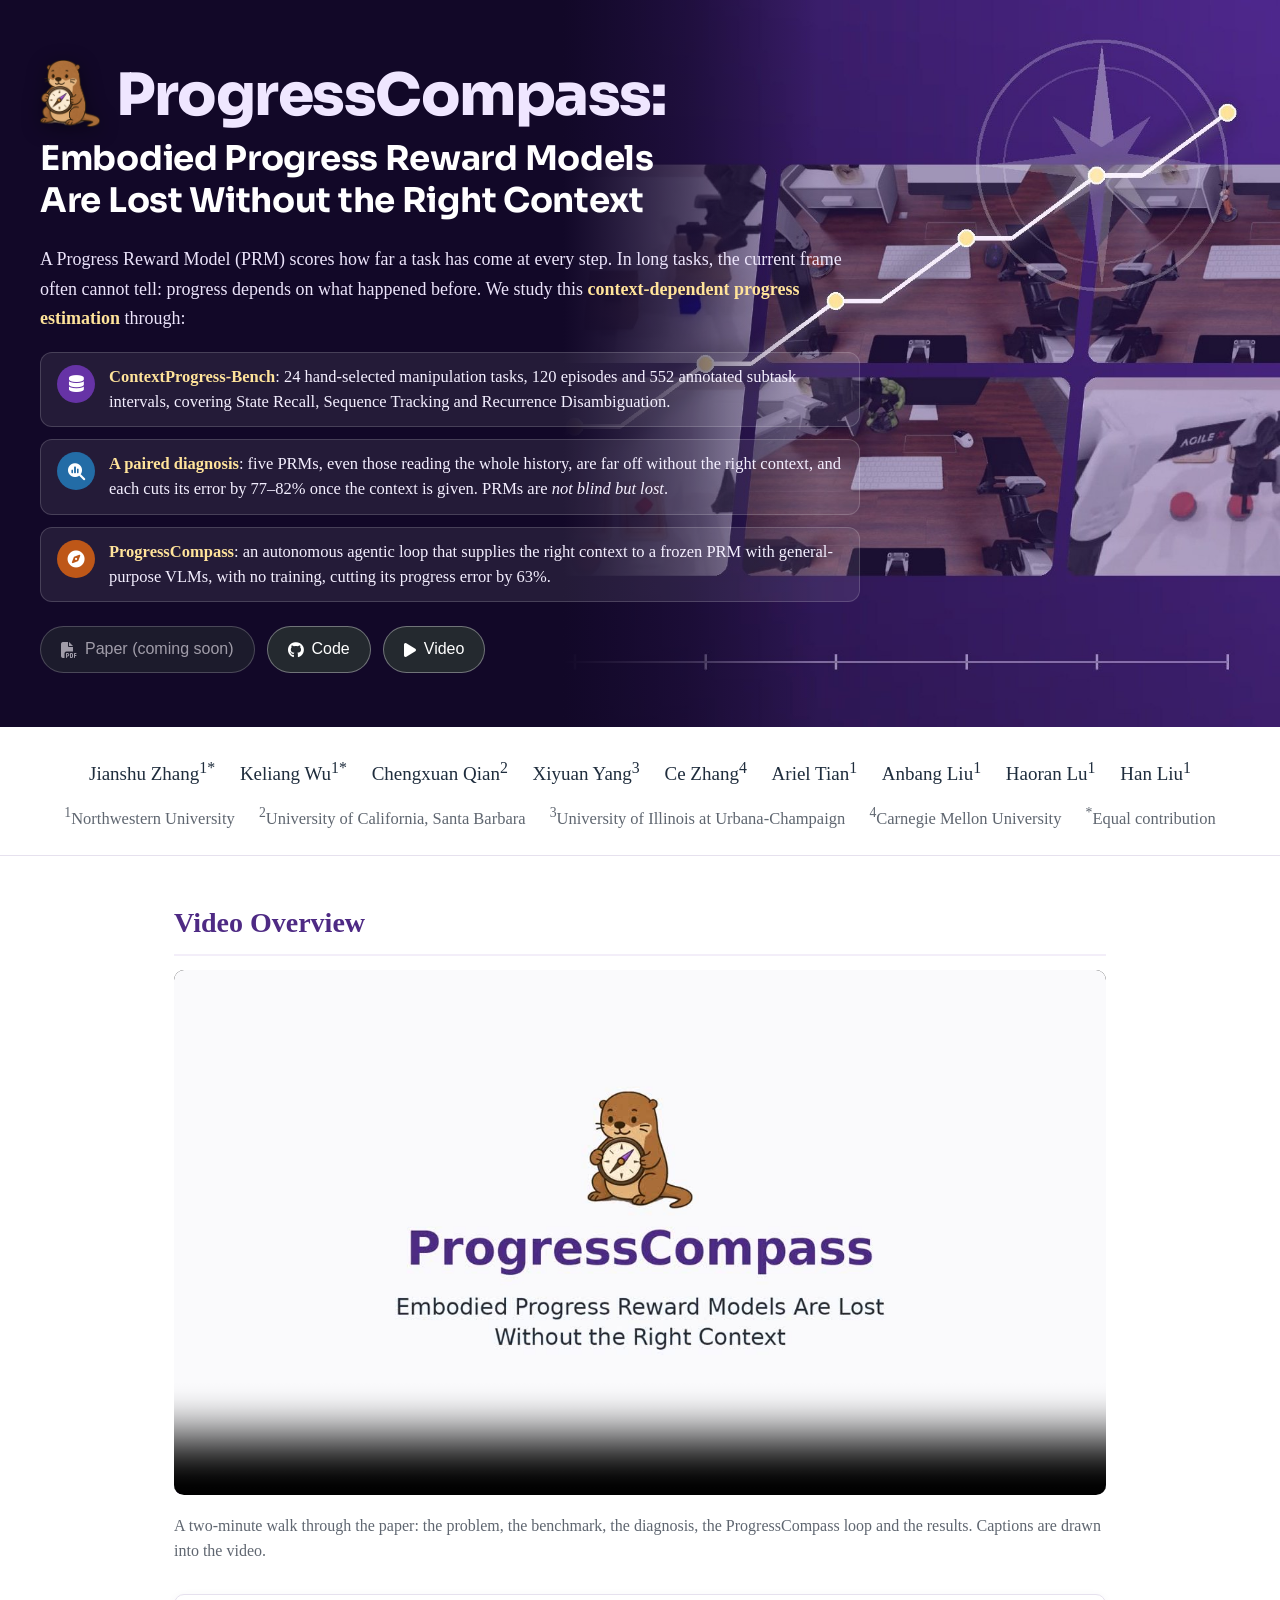
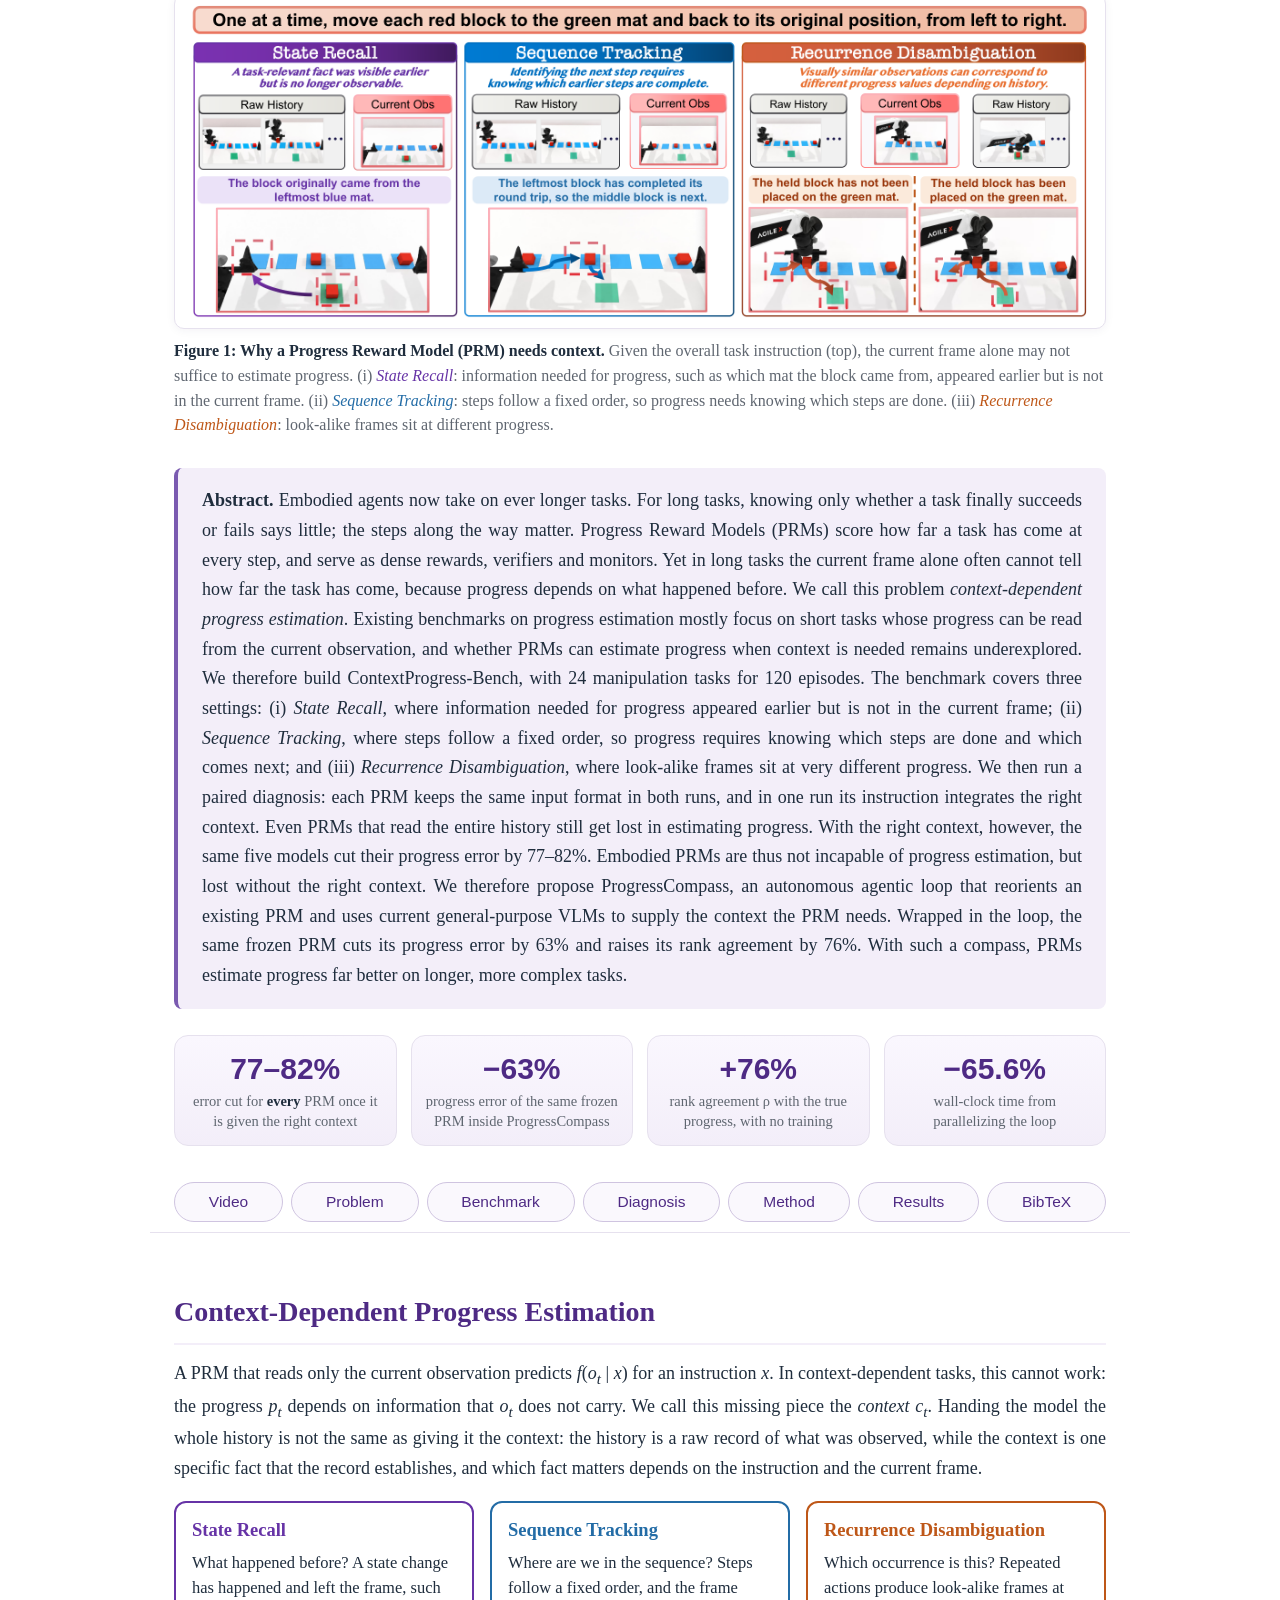
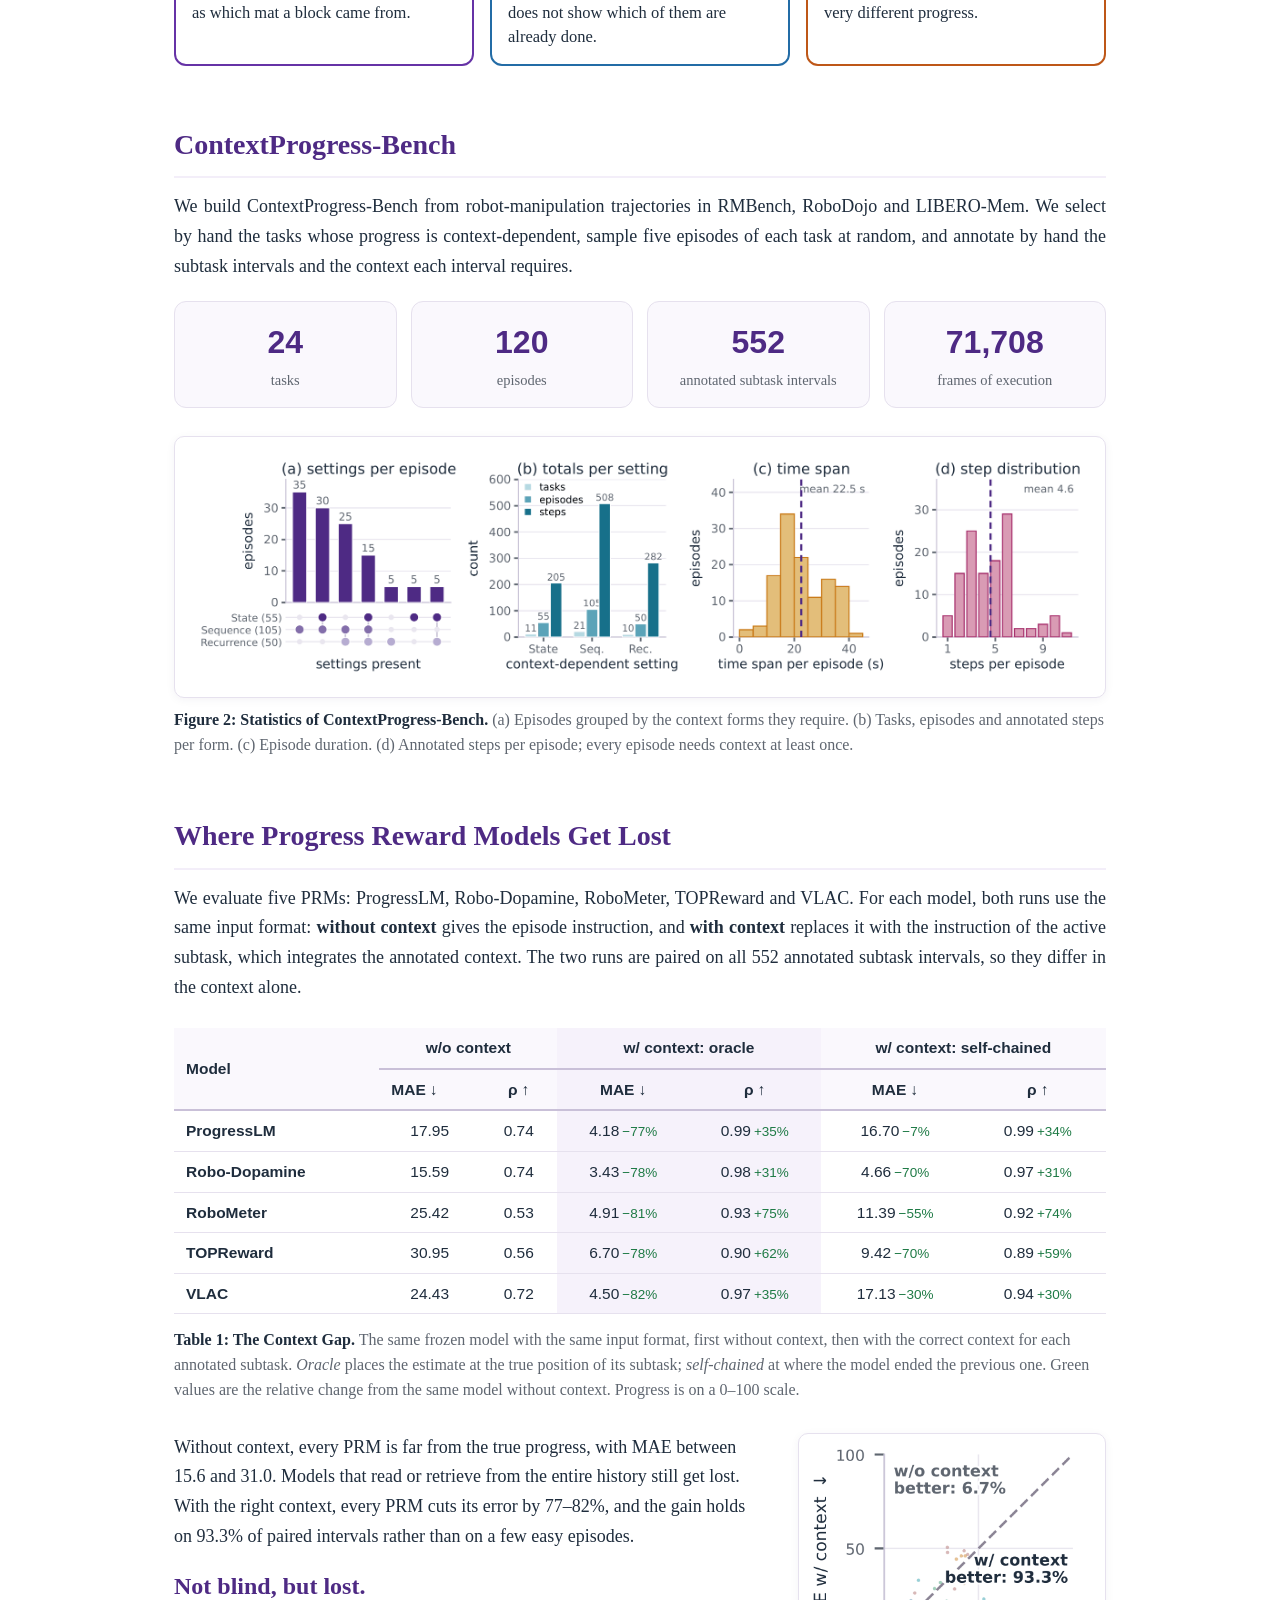
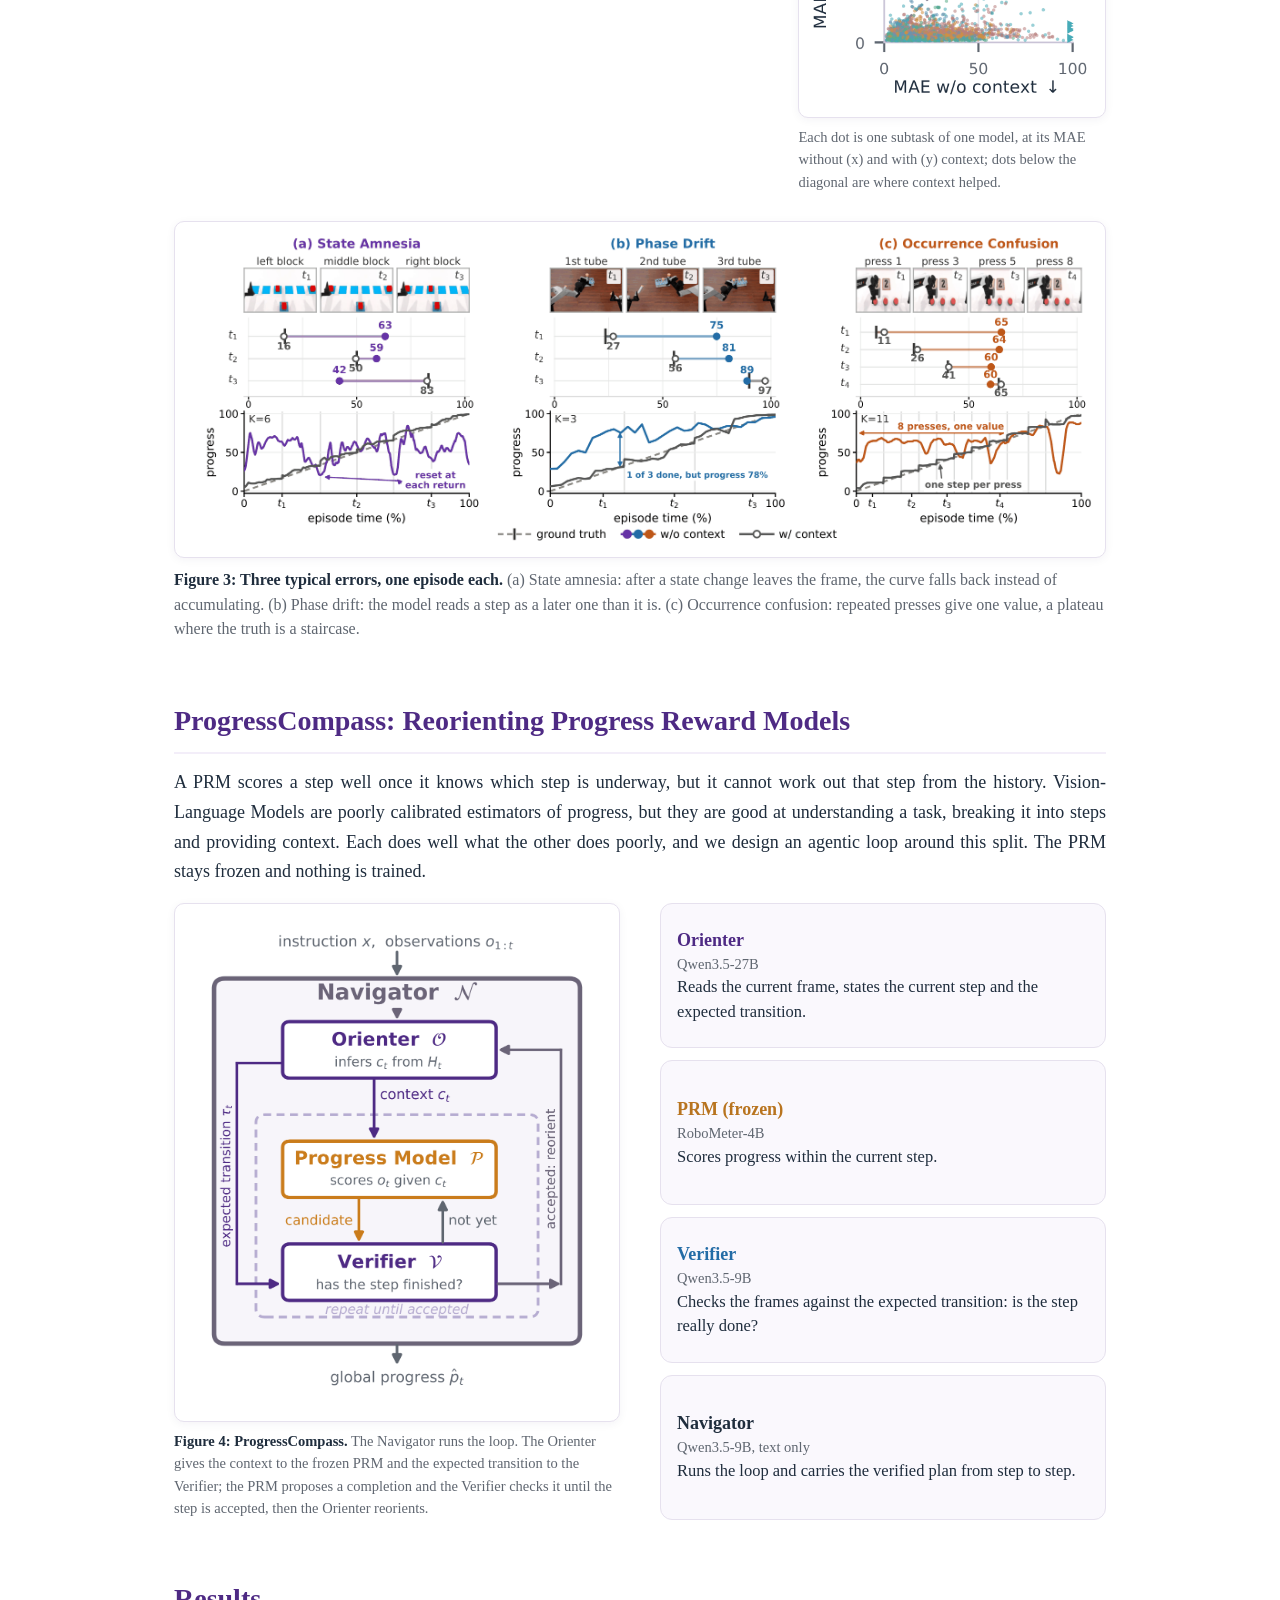
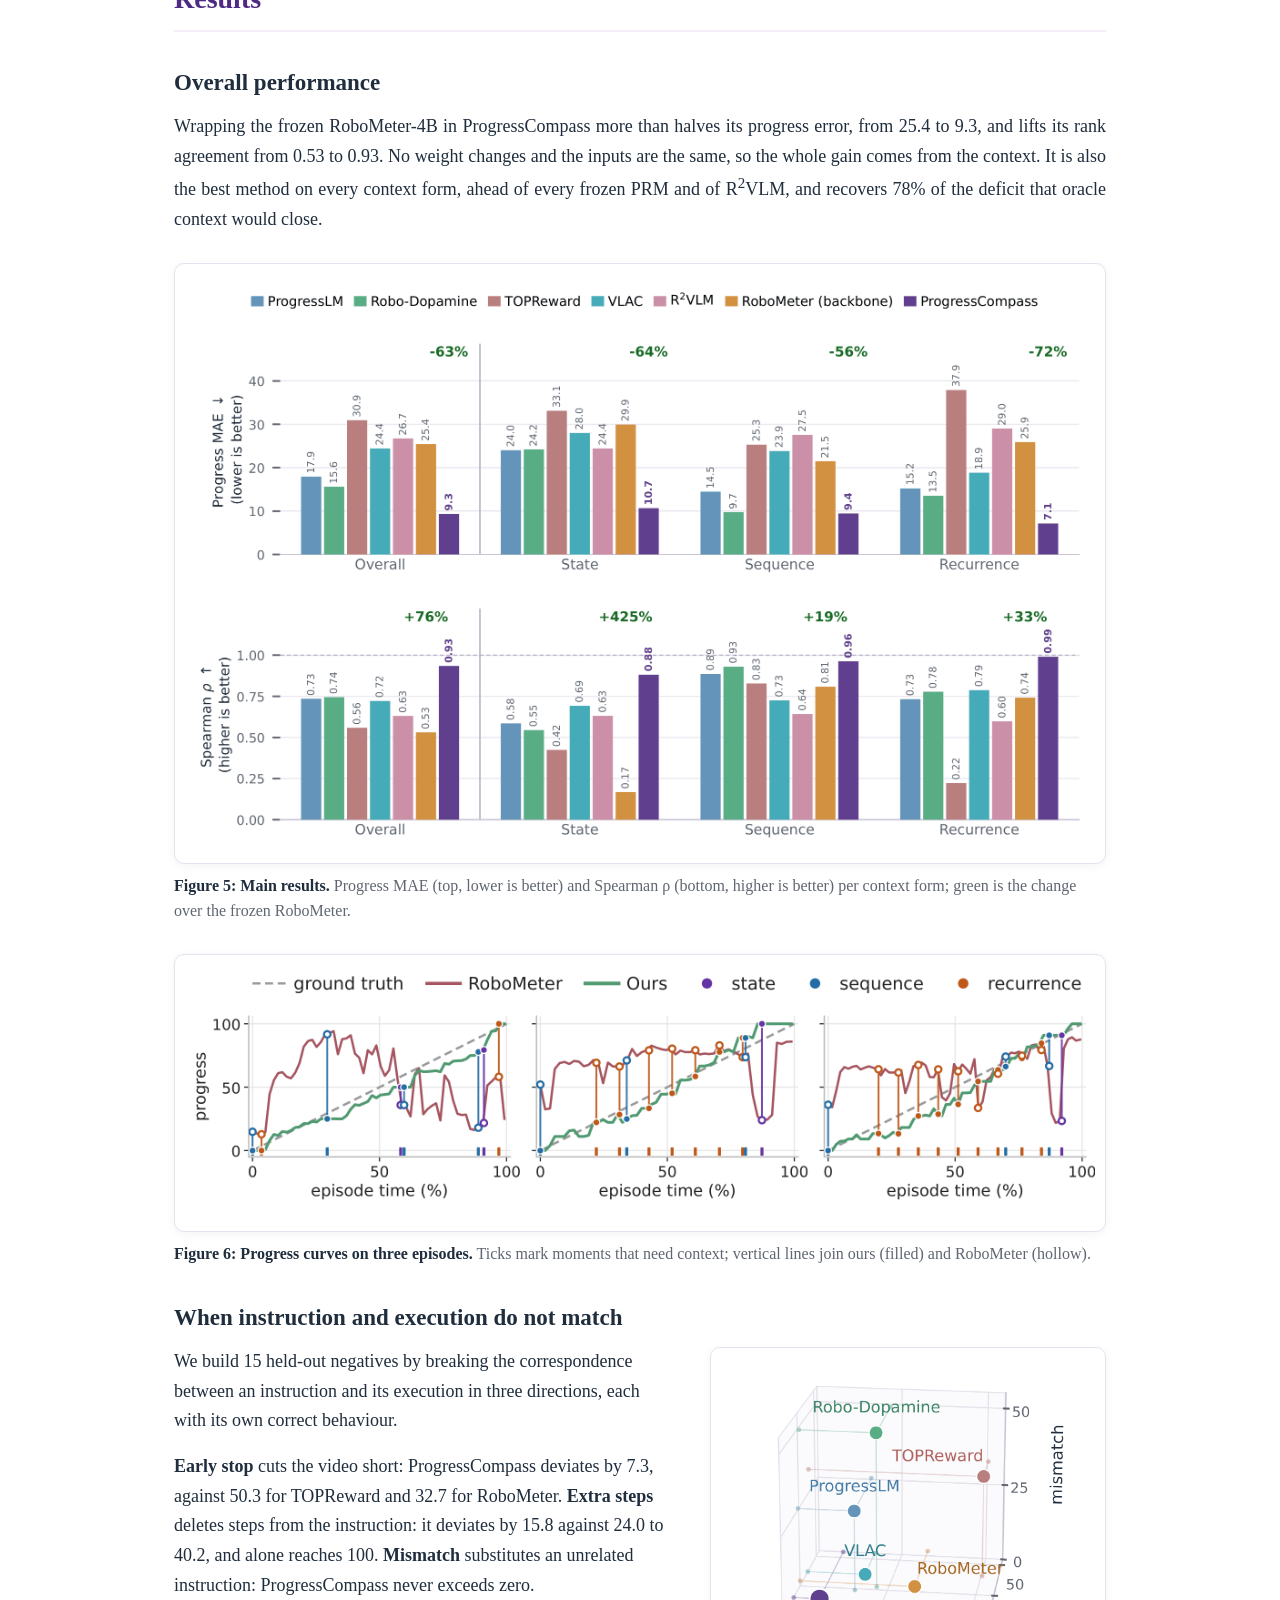
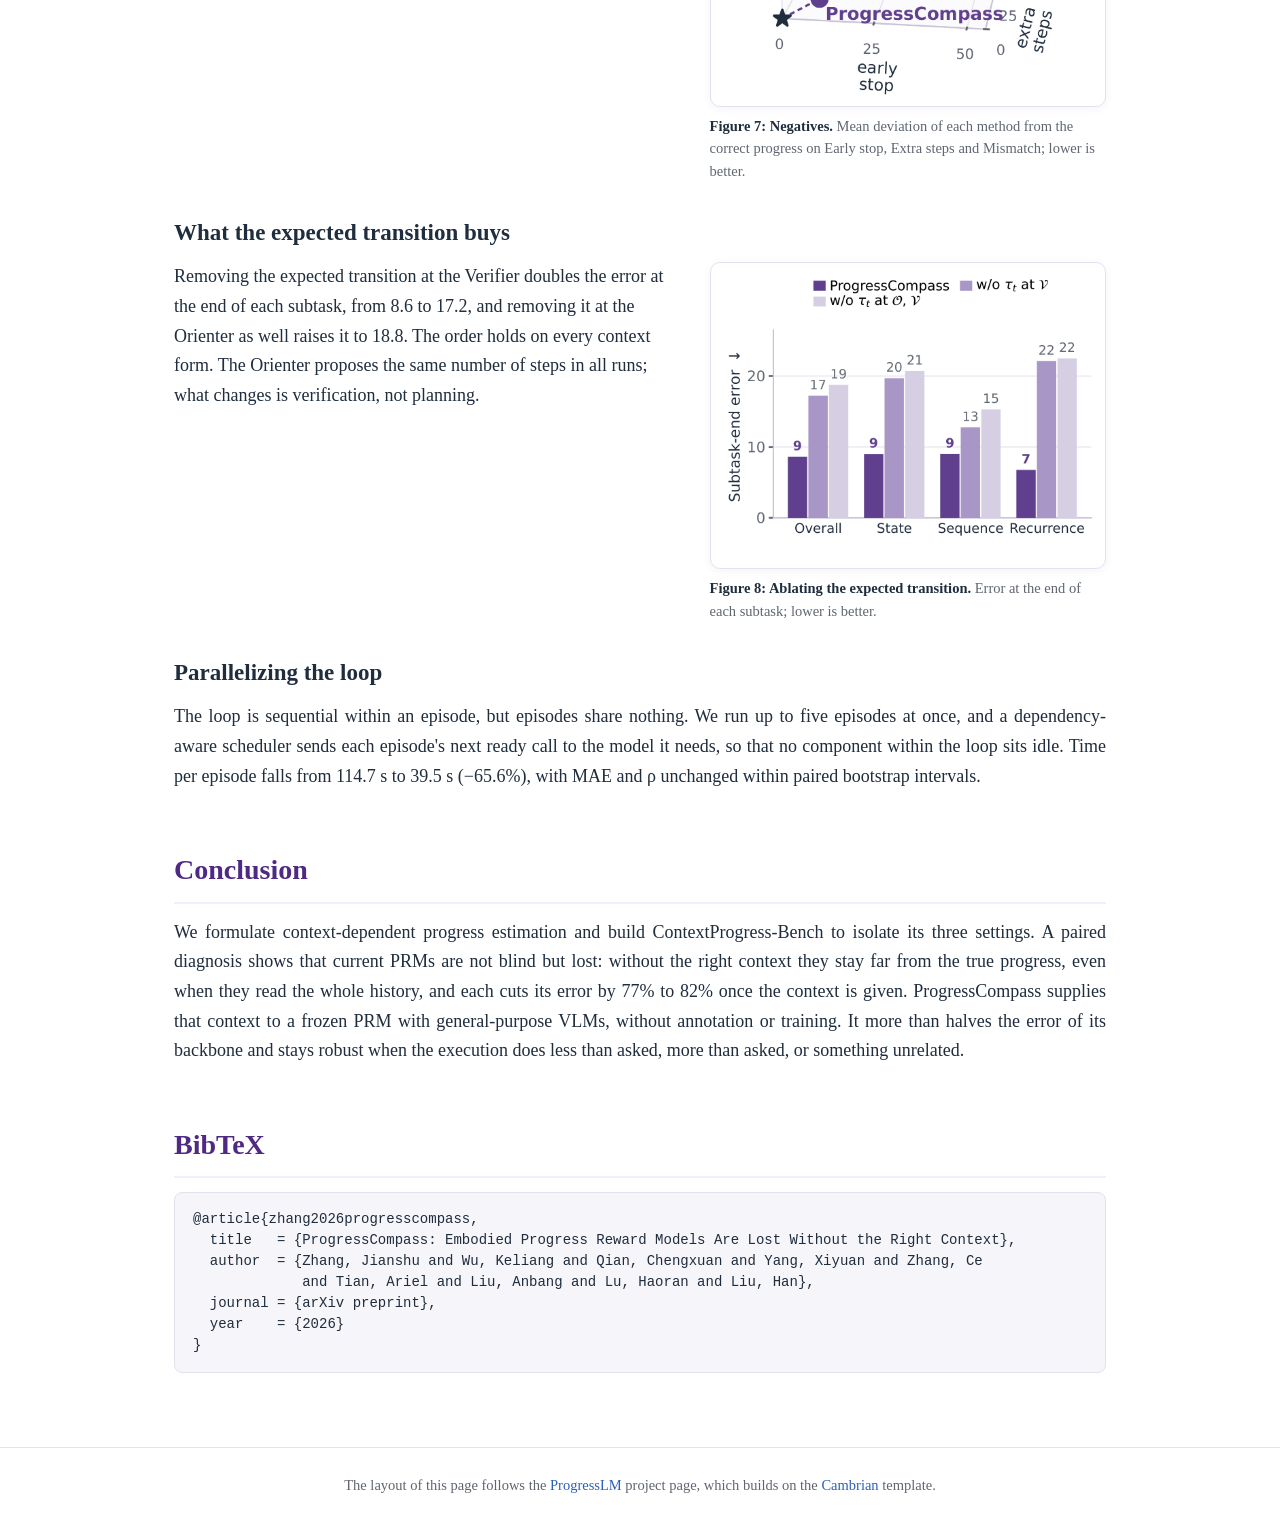
==== commit 777aa7c3: "Align the page: one grid for two-column blocks, side figures fill their column, full-width table, co" ====
--- a/webpage/index.html
+++ b/webpage/index.html
@@ -226,7 +226,7 @@
     model without context. Progress is on a 0&ndash;100 scale.</figcaption>
   </figure>
 
-  <div class="two-col side-narrow">
+  <div class="two-col cols-diag">
     <div>
       <p>
         Without context, every PRM is far from the true progress, with MAE between 15.6 and 31.0.
@@ -237,7 +237,7 @@
       <p class="callout">Not blind, but lost.</p>
     </div>
     <figure class="side-fig">
-      <img class="zoomable" src="static/img/fig_gap_scatter.png" alt="Paired MAE per subtask" style="max-width:250px">
+      <img class="zoomable" src="static/img/fig_gap_scatter.png" alt="Paired MAE per subtask">
       <figcaption>Each dot is one subtask of one model, at its MAE without (x) and with (y)
       context; dots below the diagonal are where context helped.</figcaption>
     </figure>
@@ -260,9 +260,9 @@
     well what the other does poorly, and we design an agentic loop around this split. The PRM stays
     frozen and nothing is trained.
   </p>
-  <div class="two-col">
-    <figure style="margin:0">
-      <img class="zoomable" src="static/img/fig_progress_compass.png" alt="The ProgressCompass loop" style="max-width:420px">
+  <div class="two-col cols-method">
+    <figure class="side-fig">
+      <img class="zoomable" src="static/img/fig_progress_compass.png" alt="The ProgressCompass loop">
       <figcaption><strong>Figure 4: ProgressCompass.</strong> The Navigator runs the loop. The
       Orienter gives the context to the frozen PRM and the expected transition to the Verifier; the
       PRM proposes a completion and the Verifier checks it until the step is accepted, then the
@@ -313,8 +313,8 @@
         exceeds zero.
       </p>
     </div>
-    <figure style="margin:0">
-      <img class="zoomable" src="static/img/fig_negatives_3d.png" alt="Deviation on the three negatives" style="max-width:320px">
+    <figure class="side-fig">
+      <img class="zoomable" src="static/img/fig_negatives_3d.png" alt="Deviation on the three negatives">
       <figcaption><strong>Figure 7: Negatives.</strong> Mean deviation of each method from the
       correct progress on Early stop, Extra steps and Mismatch; lower is better.</figcaption>
     </figure>
@@ -330,8 +330,8 @@
         runs; what changes is verification, not planning.
       </p>
     </div>
-    <figure style="margin:0">
-      <img class="zoomable" src="static/img/fig_ablation_bars.png" alt="Ablating the expected transition" style="max-width:380px">
+    <figure class="side-fig">
+      <img class="zoomable" src="static/img/fig_ablation_bars.png" alt="Ablating the expected transition">
       <figcaption><strong>Figure 8: Ablating the expected transition.</strong> Error at the end of
       each subtask; lower is better.</figcaption>
     </figure>
--- a/webpage/static/css/style.css
+++ b/webpage/static/css/style.css
@@ -340,3 +340,33 @@
 nav.jump::-webkit-scrollbar { display: none; }
 nav.jump a { flex: 1 0 auto; text-align: center; white-space: nowrap; padding: 6px 14px; }
 @media (max-width: 900px) { nav.jump { justify-content: flex-start; } nav.jump a { flex: 0 0 auto; } }
+
+/* ------------------------------------------ alignment: one grid for every two-column block */
+.two-col {
+  display: grid;
+  grid-template-columns: minmax(0, 1.25fr) minmax(0, 1fr);
+  column-gap: 40px;
+  align-items: start;
+  margin: 8px 0 28px;
+}
+.two-col.cols-diag { grid-template-columns: minmax(0, 1.9fr) minmax(0, 1fr); }
+.two-col.cols-method { grid-template-columns: minmax(0, 1fr) minmax(0, 1fr); align-items: stretch; }
+.two-col > div > p:first-child { margin-top: 0; }
+.two-col > div > p:last-child { margin-bottom: 0; }
+.side-fig { margin: 0; }
+.two-col figure img { width: 100%; max-width: none; display: block; box-sizing: border-box; }
+.side-fig figcaption { margin-top: 8px; }
+/* the four component cards fill the height of the loop figure */
+.cols-method .components { grid-template-rows: 1fr 1fr; height: 100%; align-content: stretch; }
+/* the table spans the text width */
+table.results { width: 100%; min-width: 640px; margin: 10px 0 4px; }
+article h1 { font-size: 28px; }
+@media (max-width: 900px) {
+  .two-col, .two-col.cols-diag, .two-col.cols-method { grid-template-columns: 1fr; row-gap: 18px; }
+  .cols-method .components { height: auto; }
+}
+.cols-method .components { grid-template-columns: 1fr; grid-template-rows: repeat(4, 1fr); gap: 12px; }
+.cols-method .component { display: flex; flex-direction: column; justify-content: center; }
+.cols-method .component b { display: inline; margin-right: 8px; }
+.cols-method .component br { display: none; }
+.cols-method .component .model::after { content: ""; display: block; }
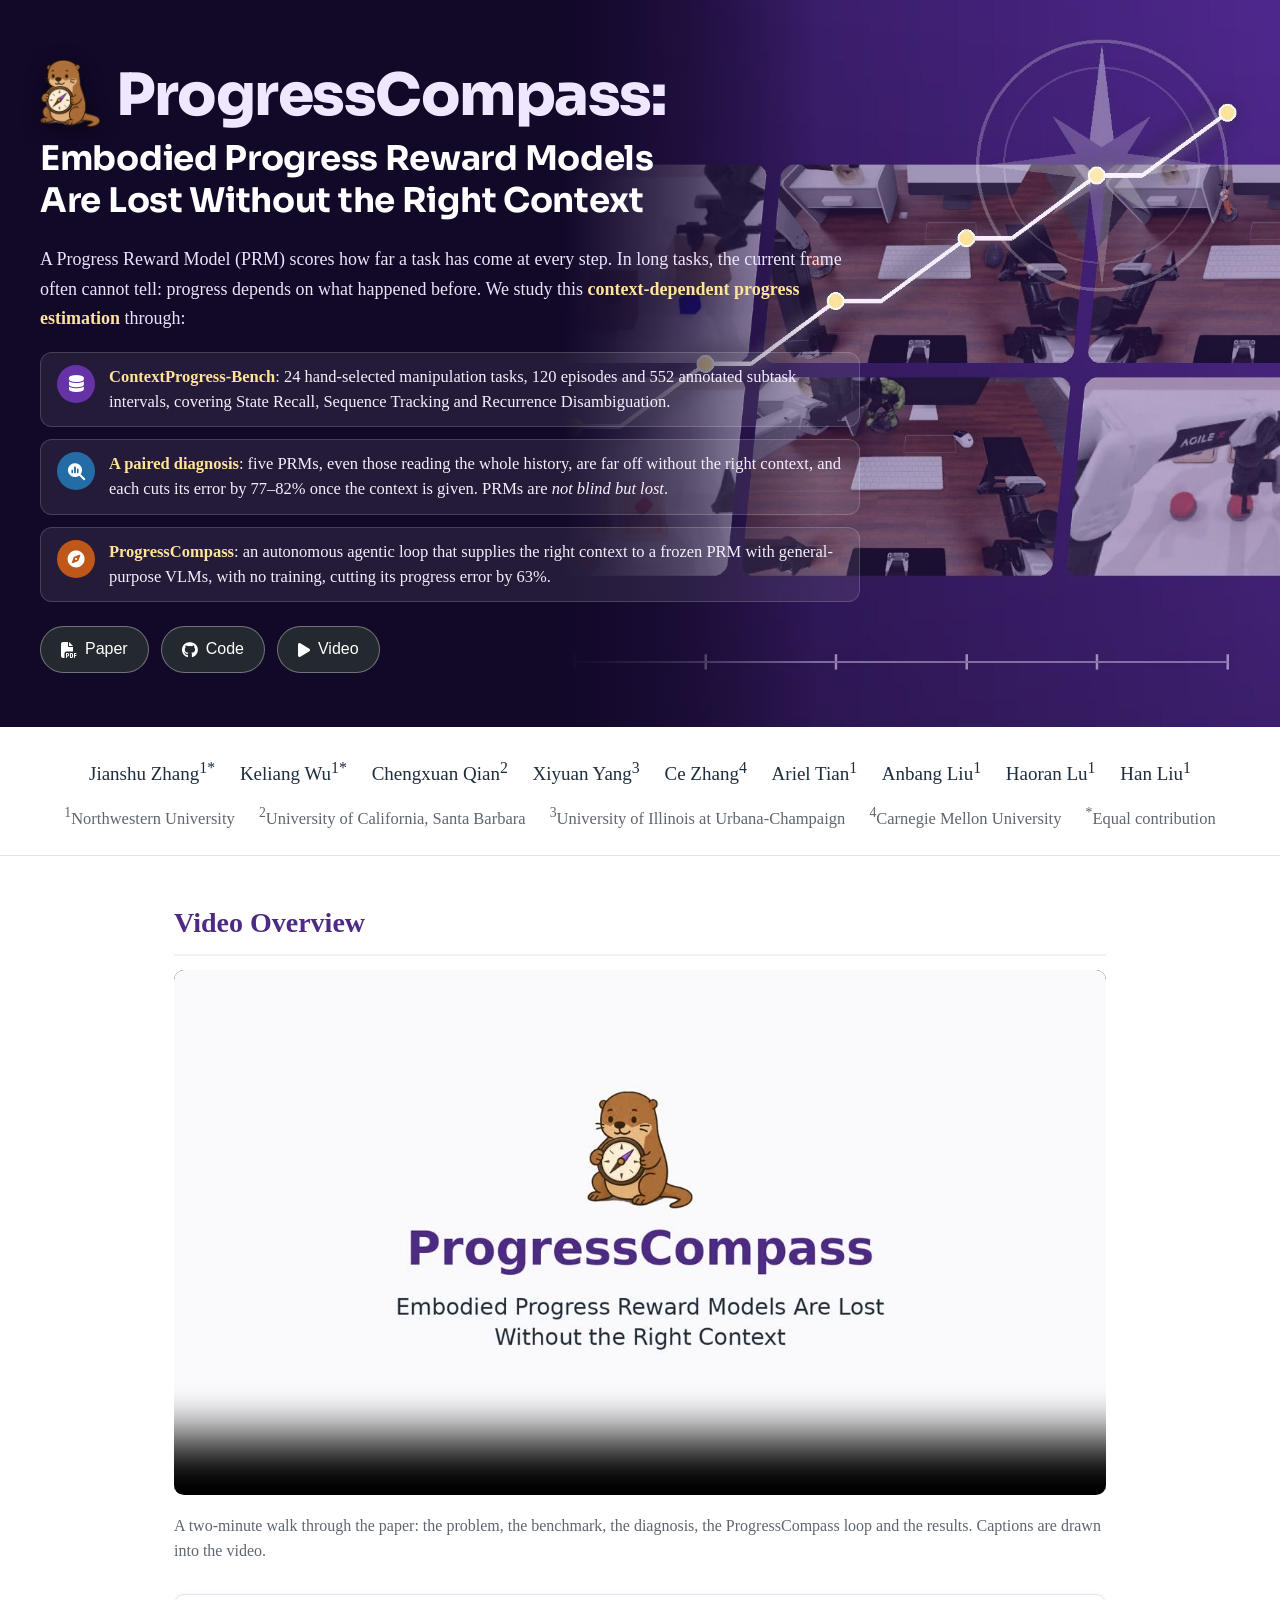
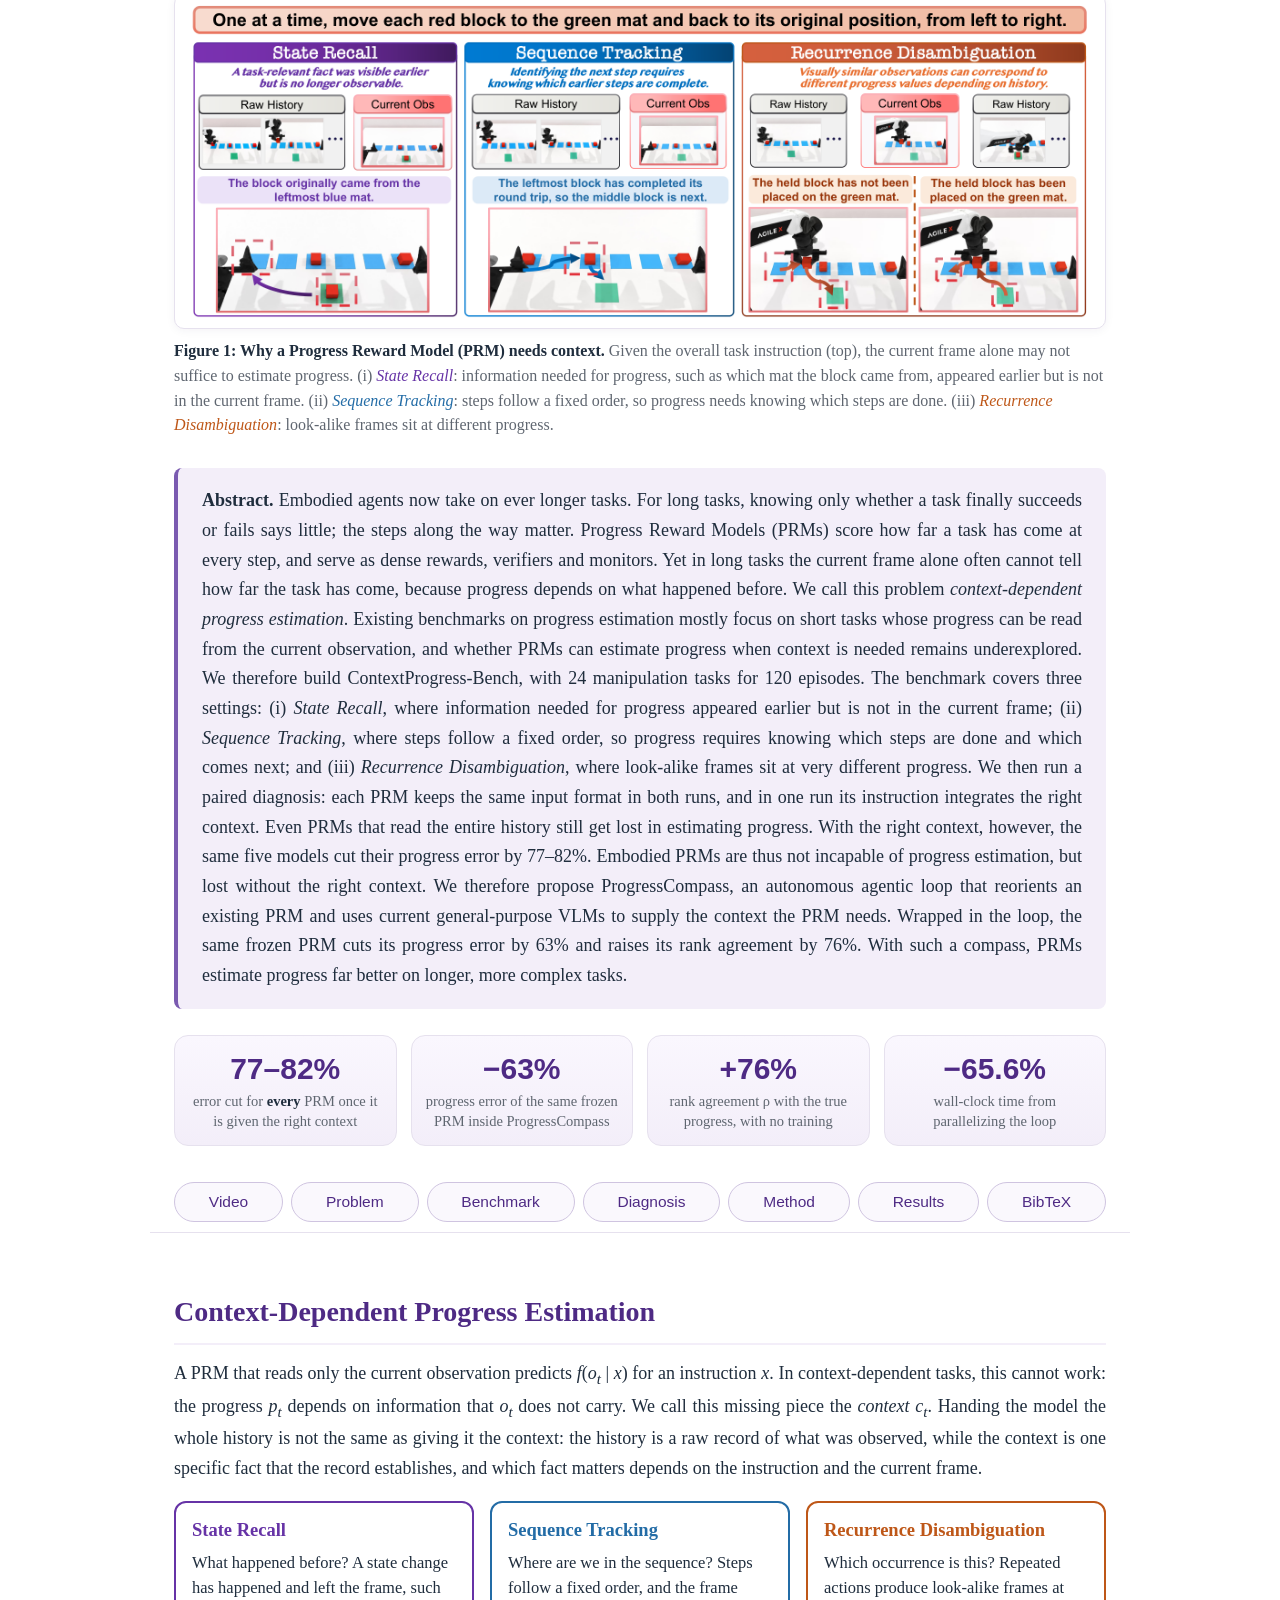
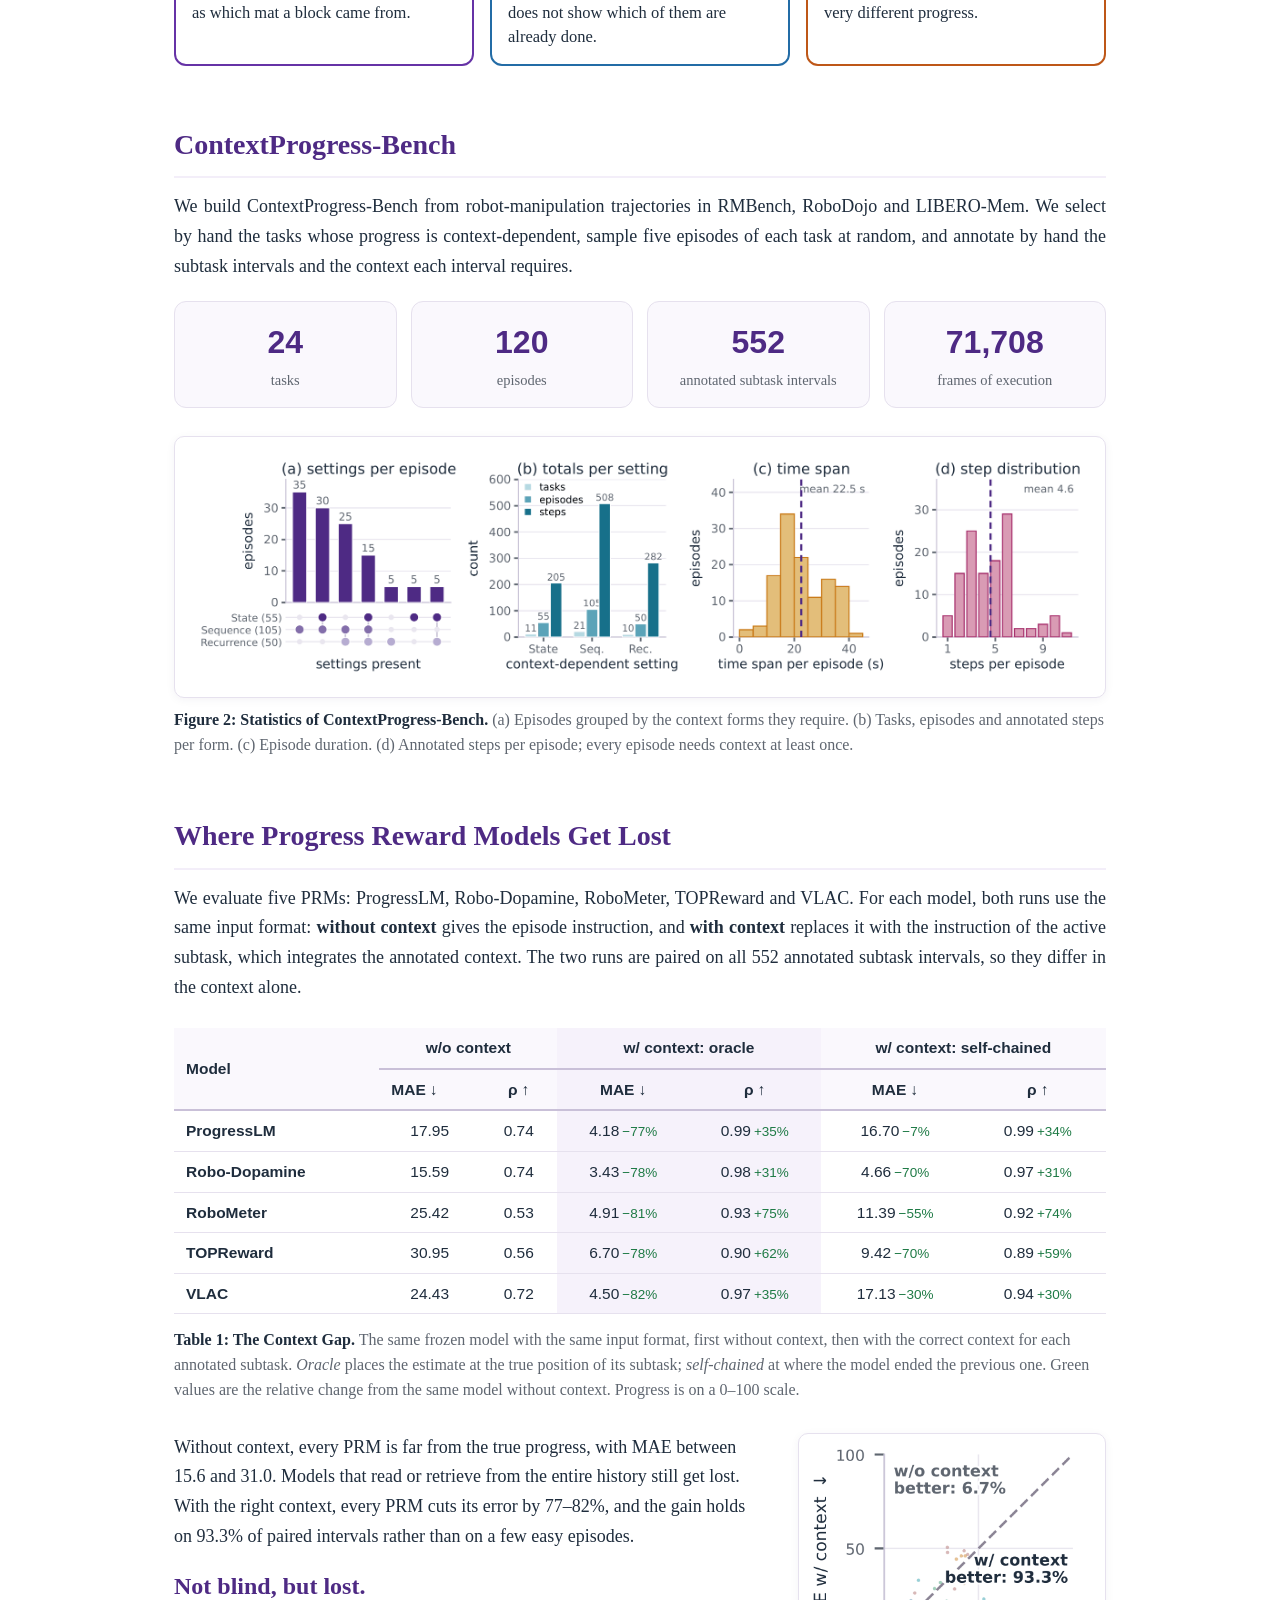
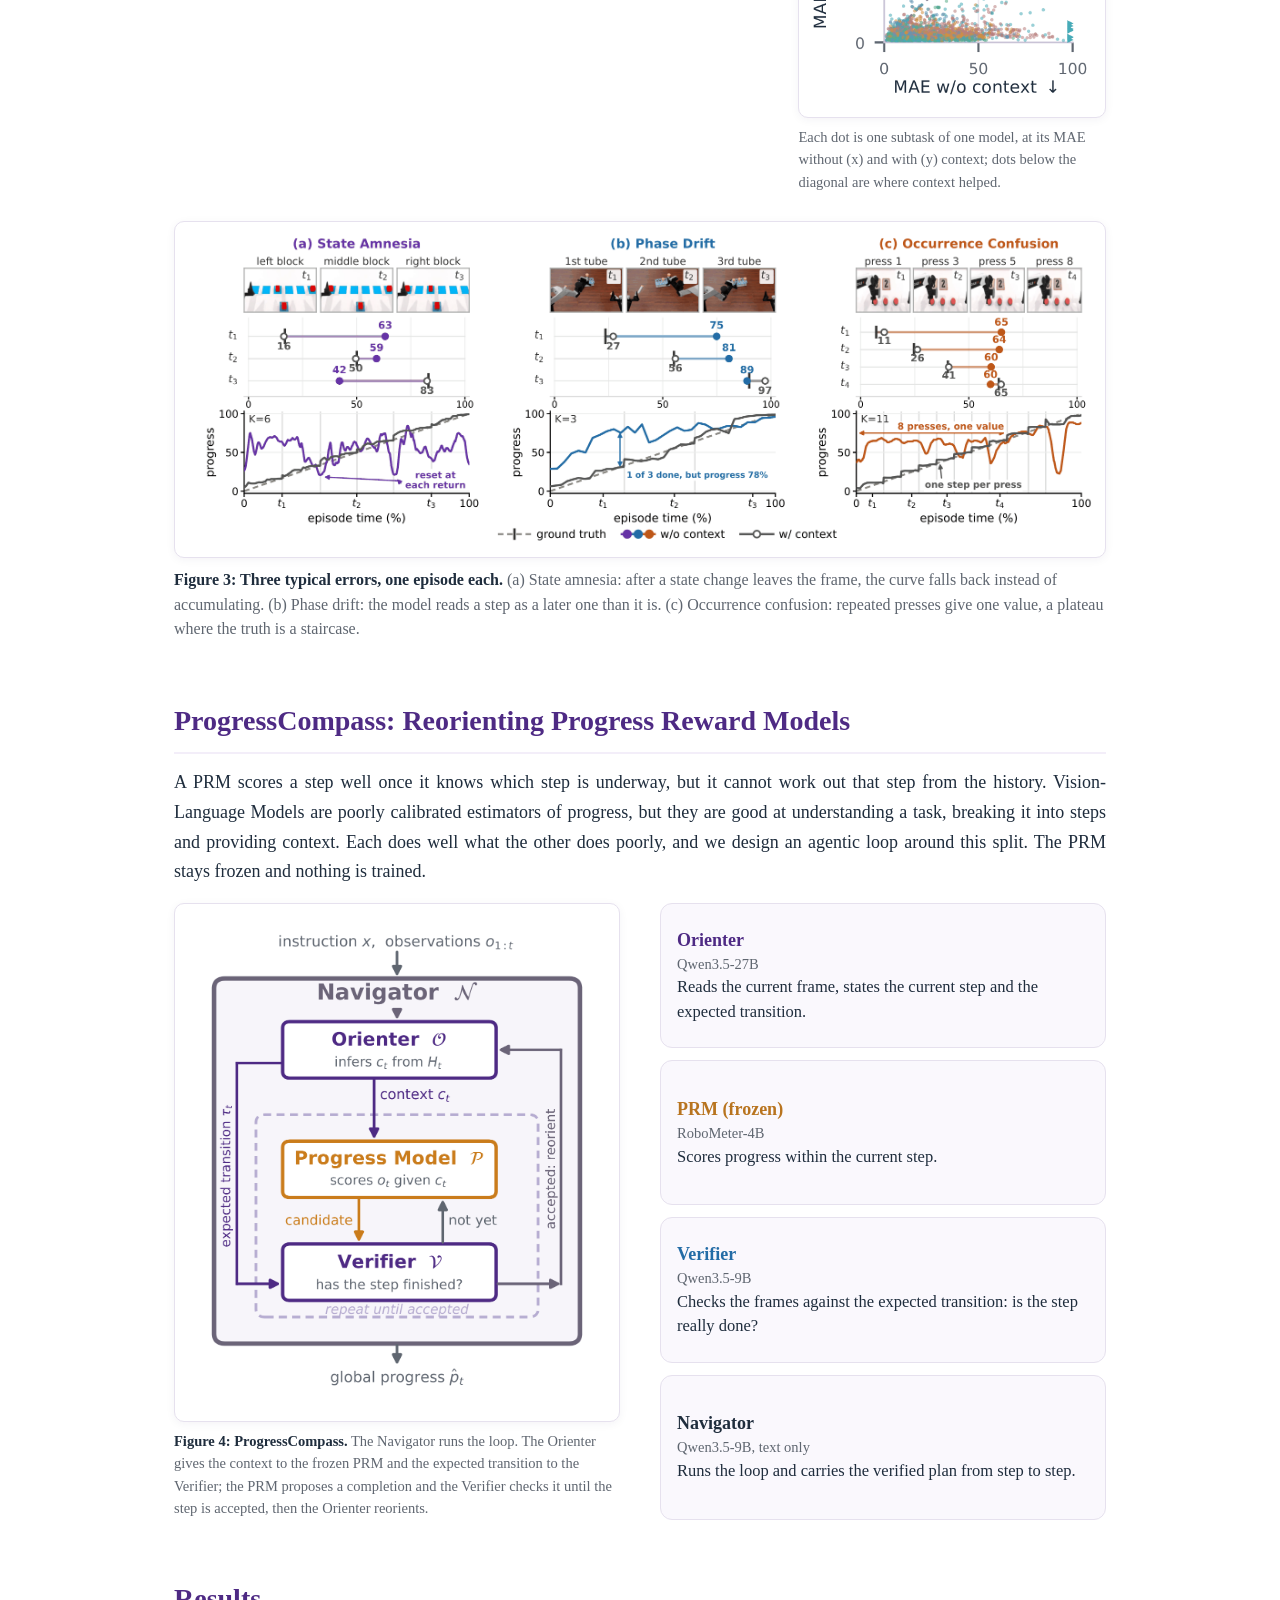
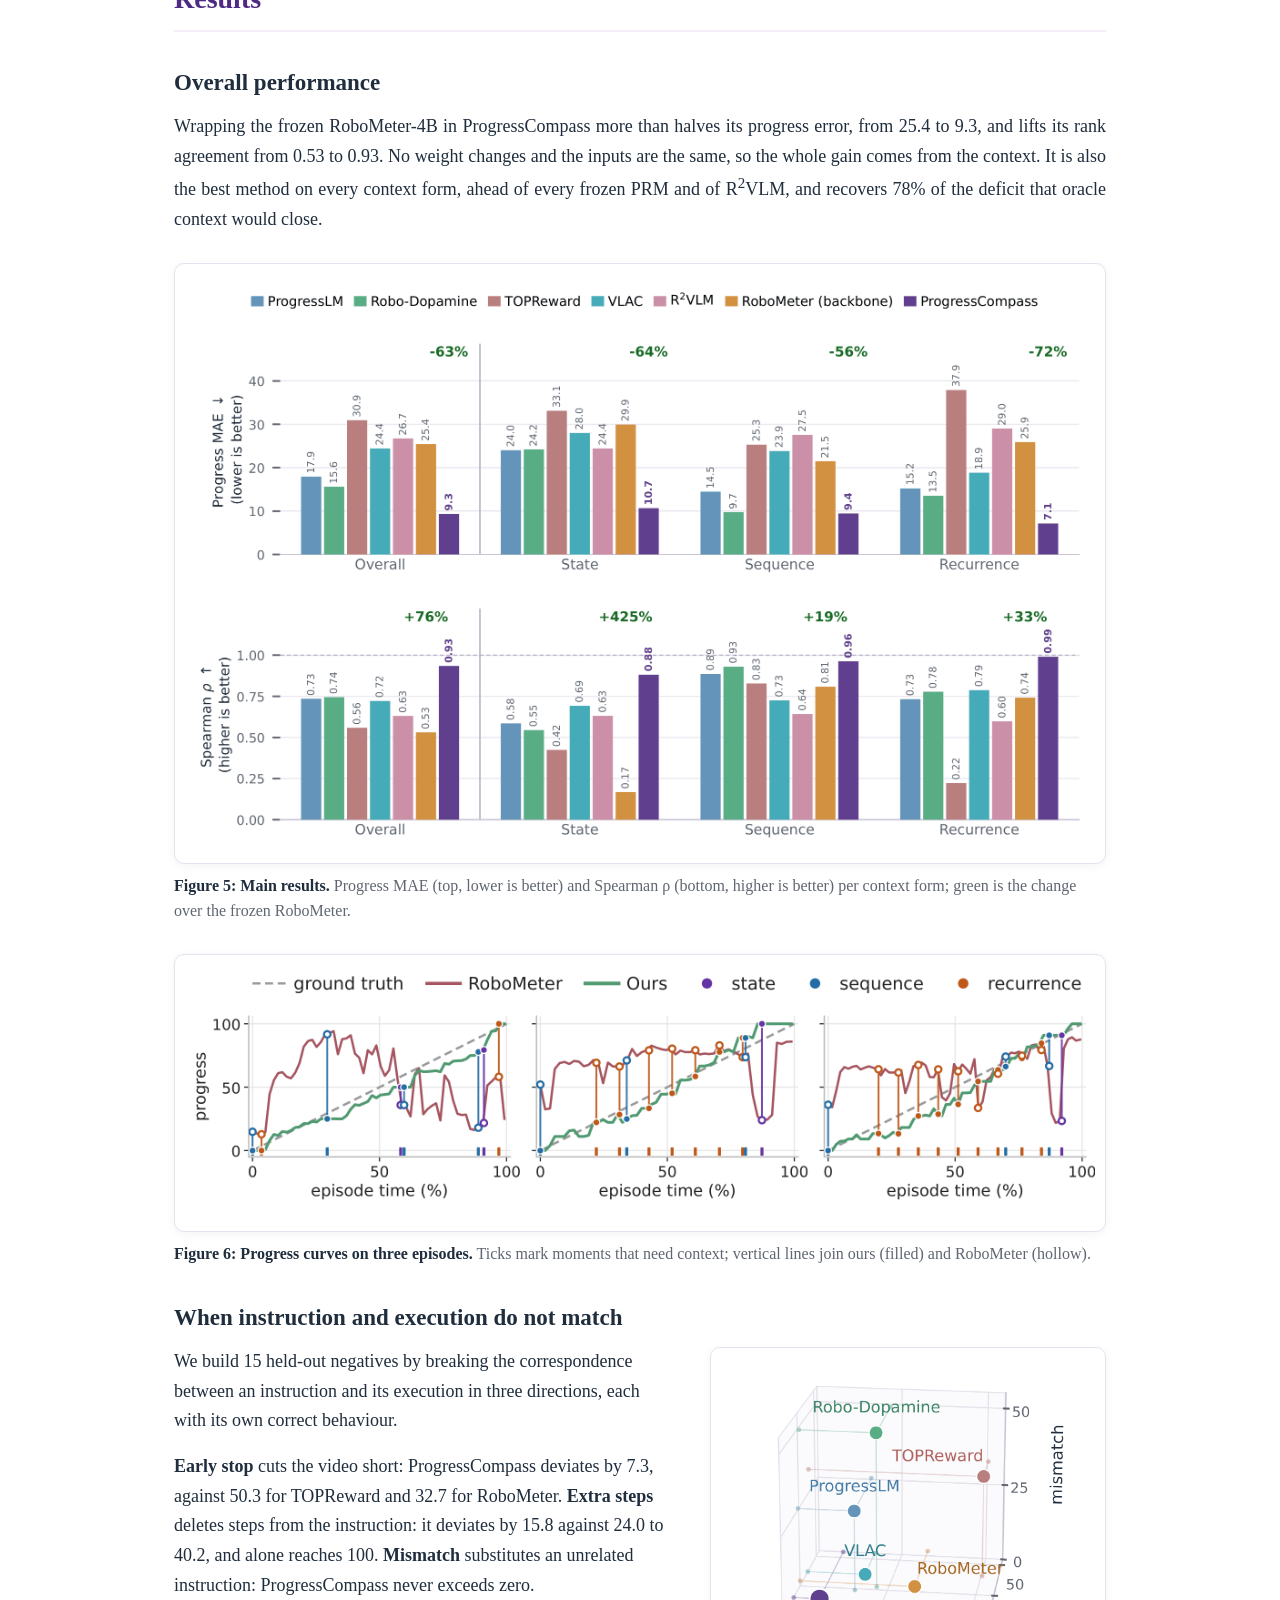
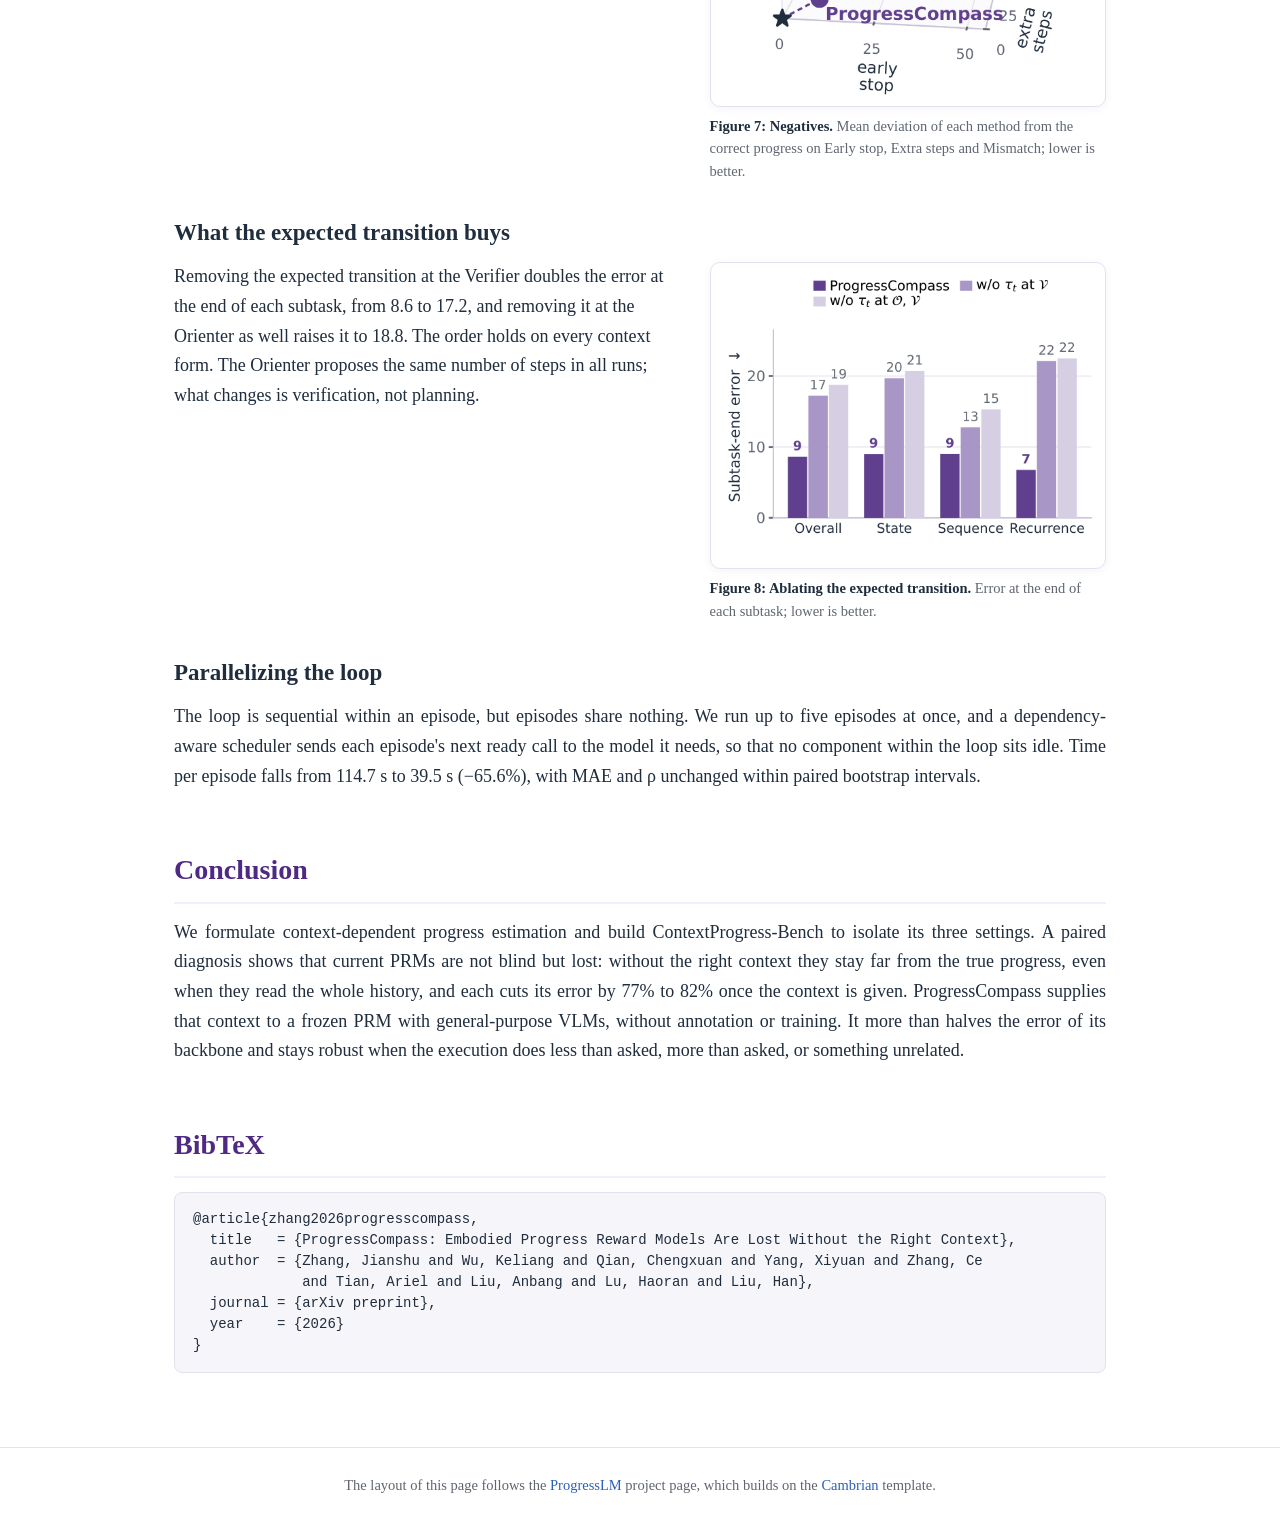
==== commit 5e8e6131: "Add the paper PDF and link the Paper button to it Co-Authored-By: Claude Opus 5.5 <noreply@anthropic" ====
--- a/webpage/index.html
+++ b/webpage/index.html
@@ -46,7 +46,7 @@
         </div>
       </div>
       <div class="button-container">
-        <a class="button disabled" title="Coming soon"><i class="fas fa-file-pdf"></i><span>Paper (coming soon)</span></a>
+        <a class="button" href="static/paper/ProgressCompass.pdf" target="_blank" rel="noopener"><i class="fas fa-file-pdf"></i><span>Paper</span></a>
         <a class="button" href="https://github.com/andyzworks/progresscompass" target="_blank"><i class="fab fa-github"></i><span>Code</span></a>
         <a class="button" href="#video"><i class="fas fa-play"></i><span>Video</span></a>
       </div>
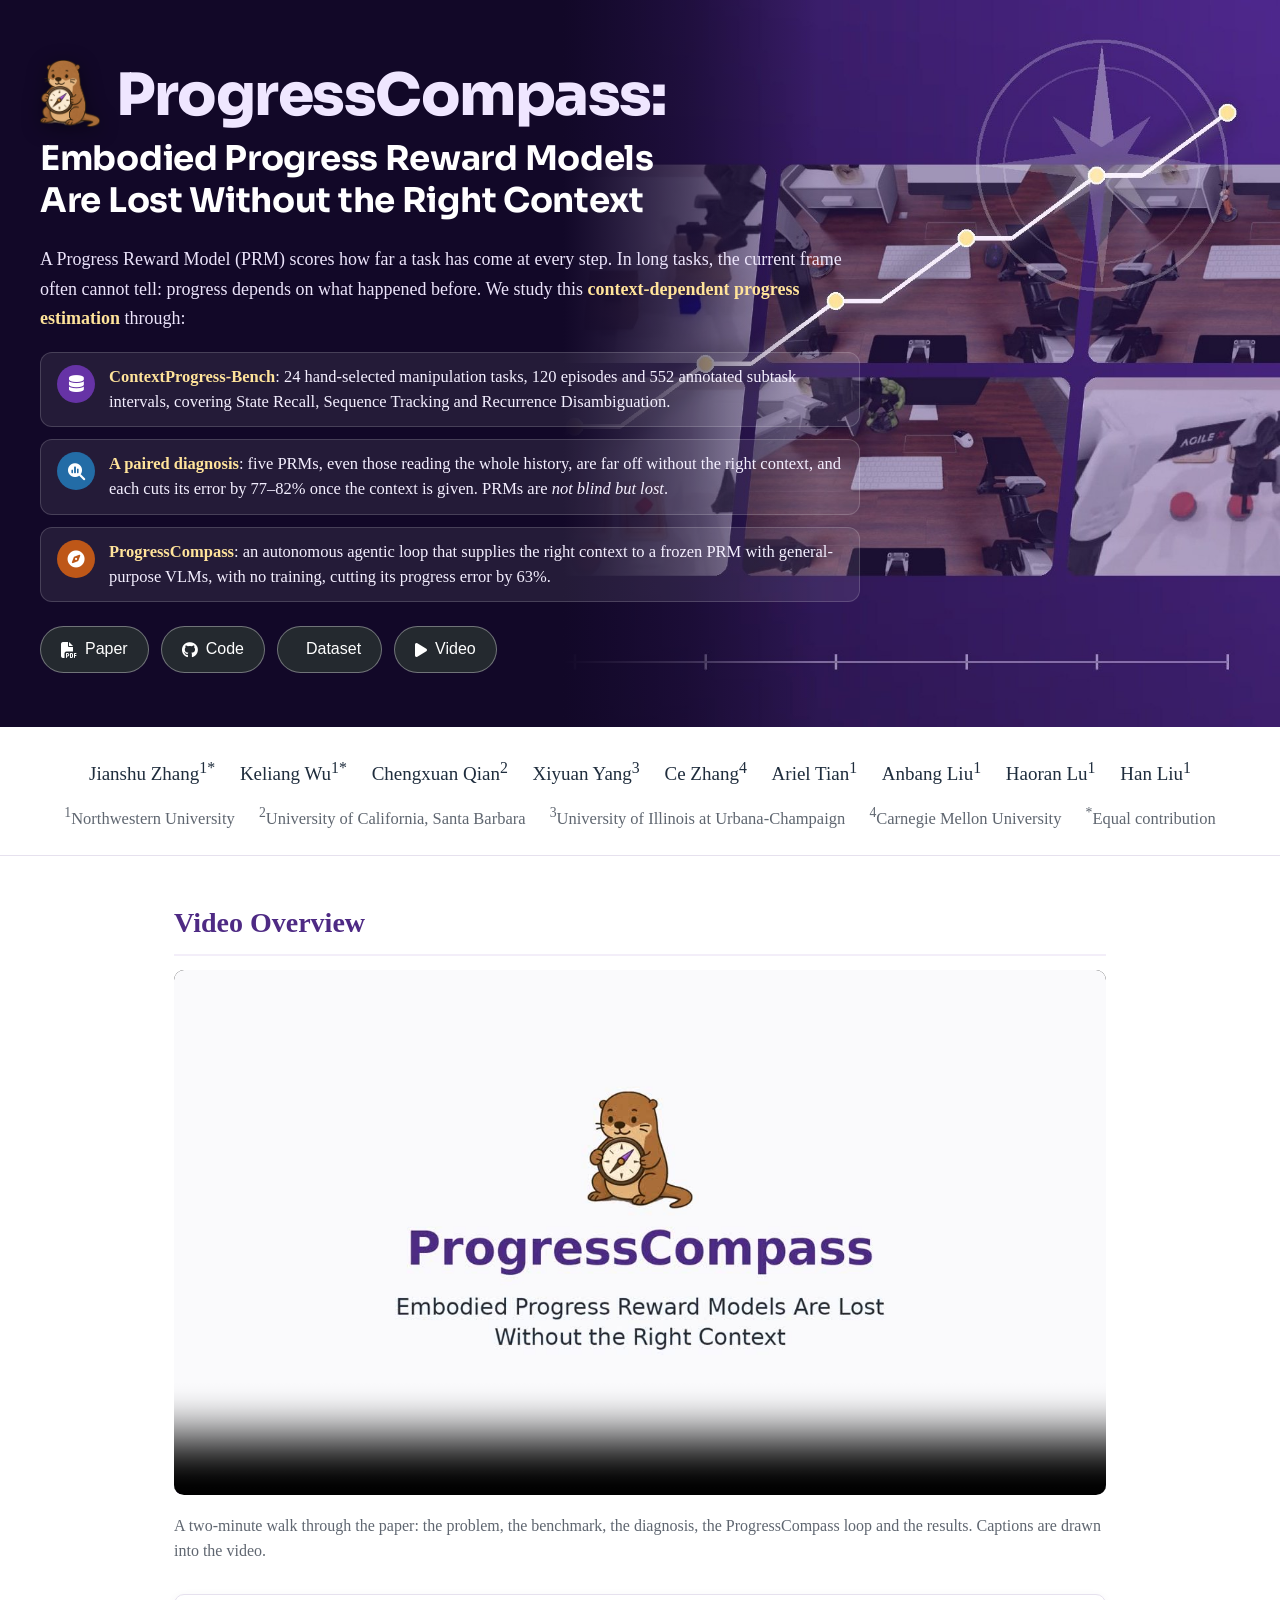
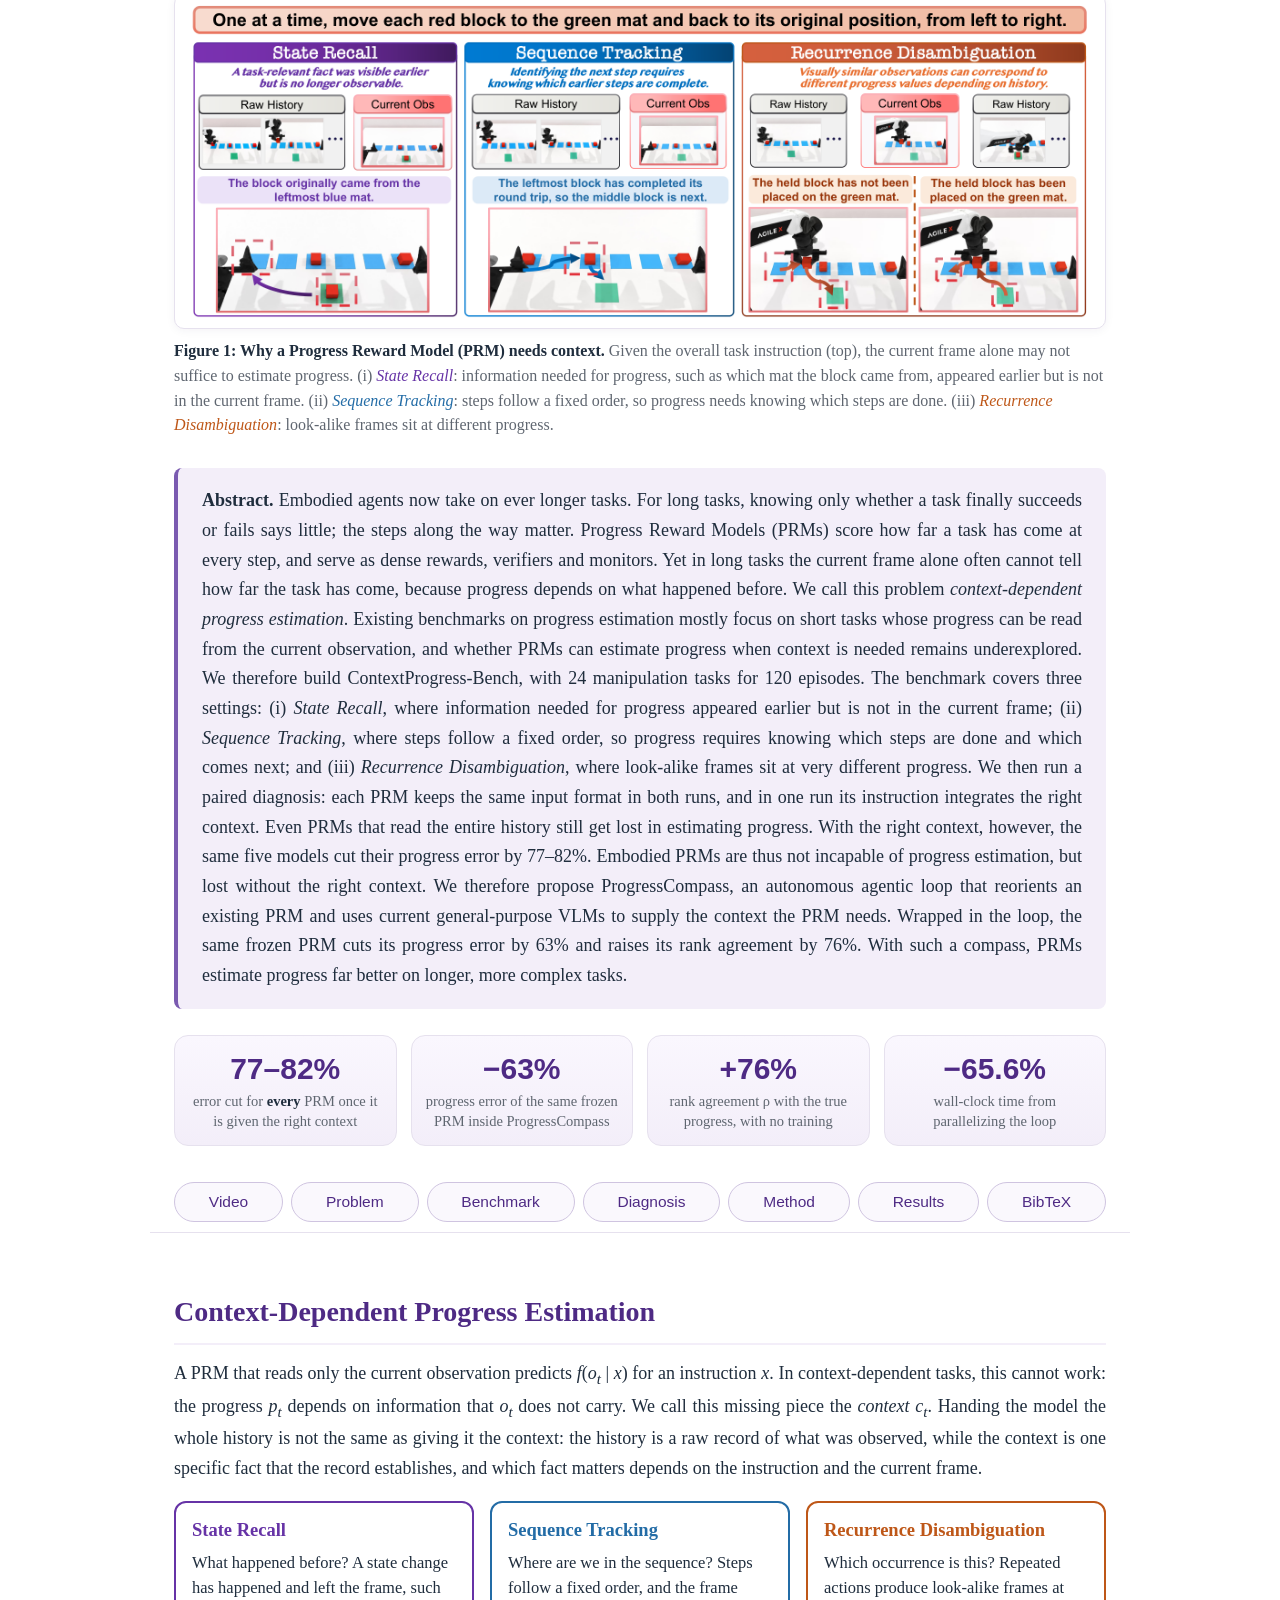
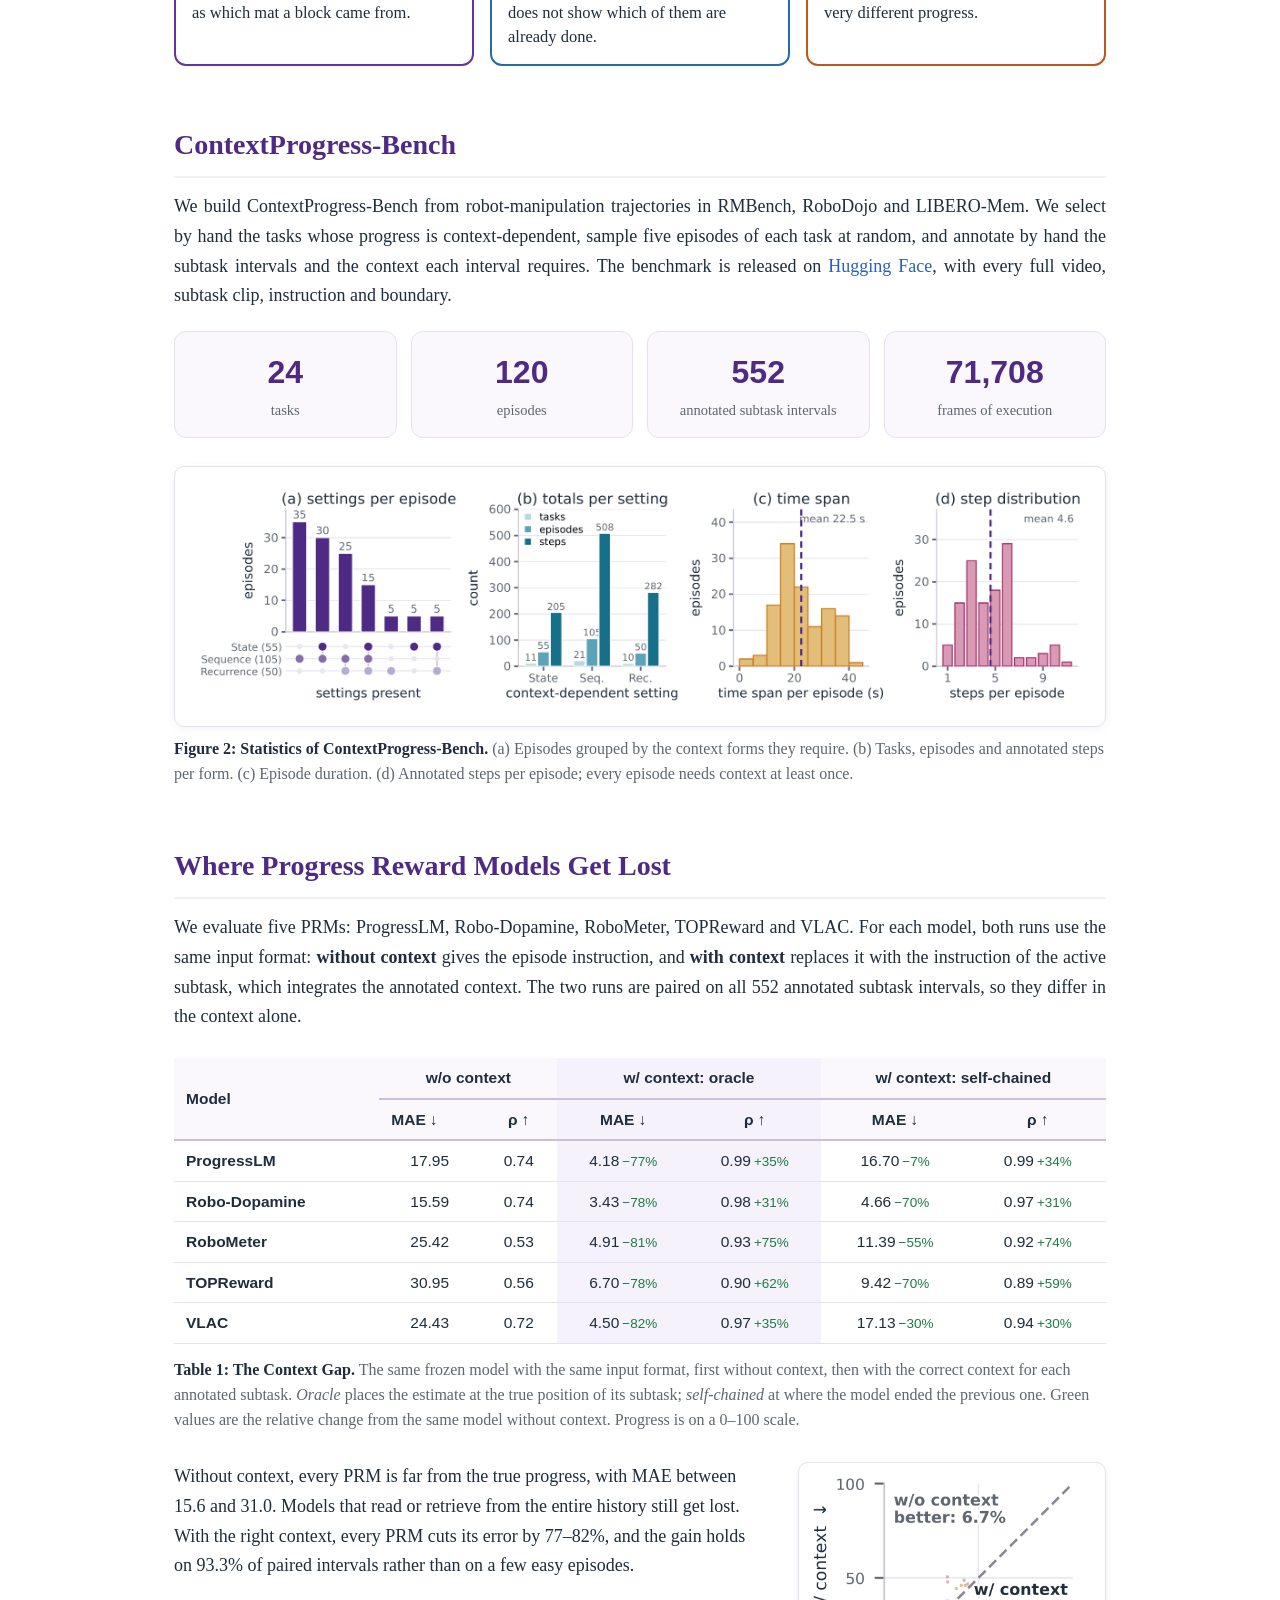
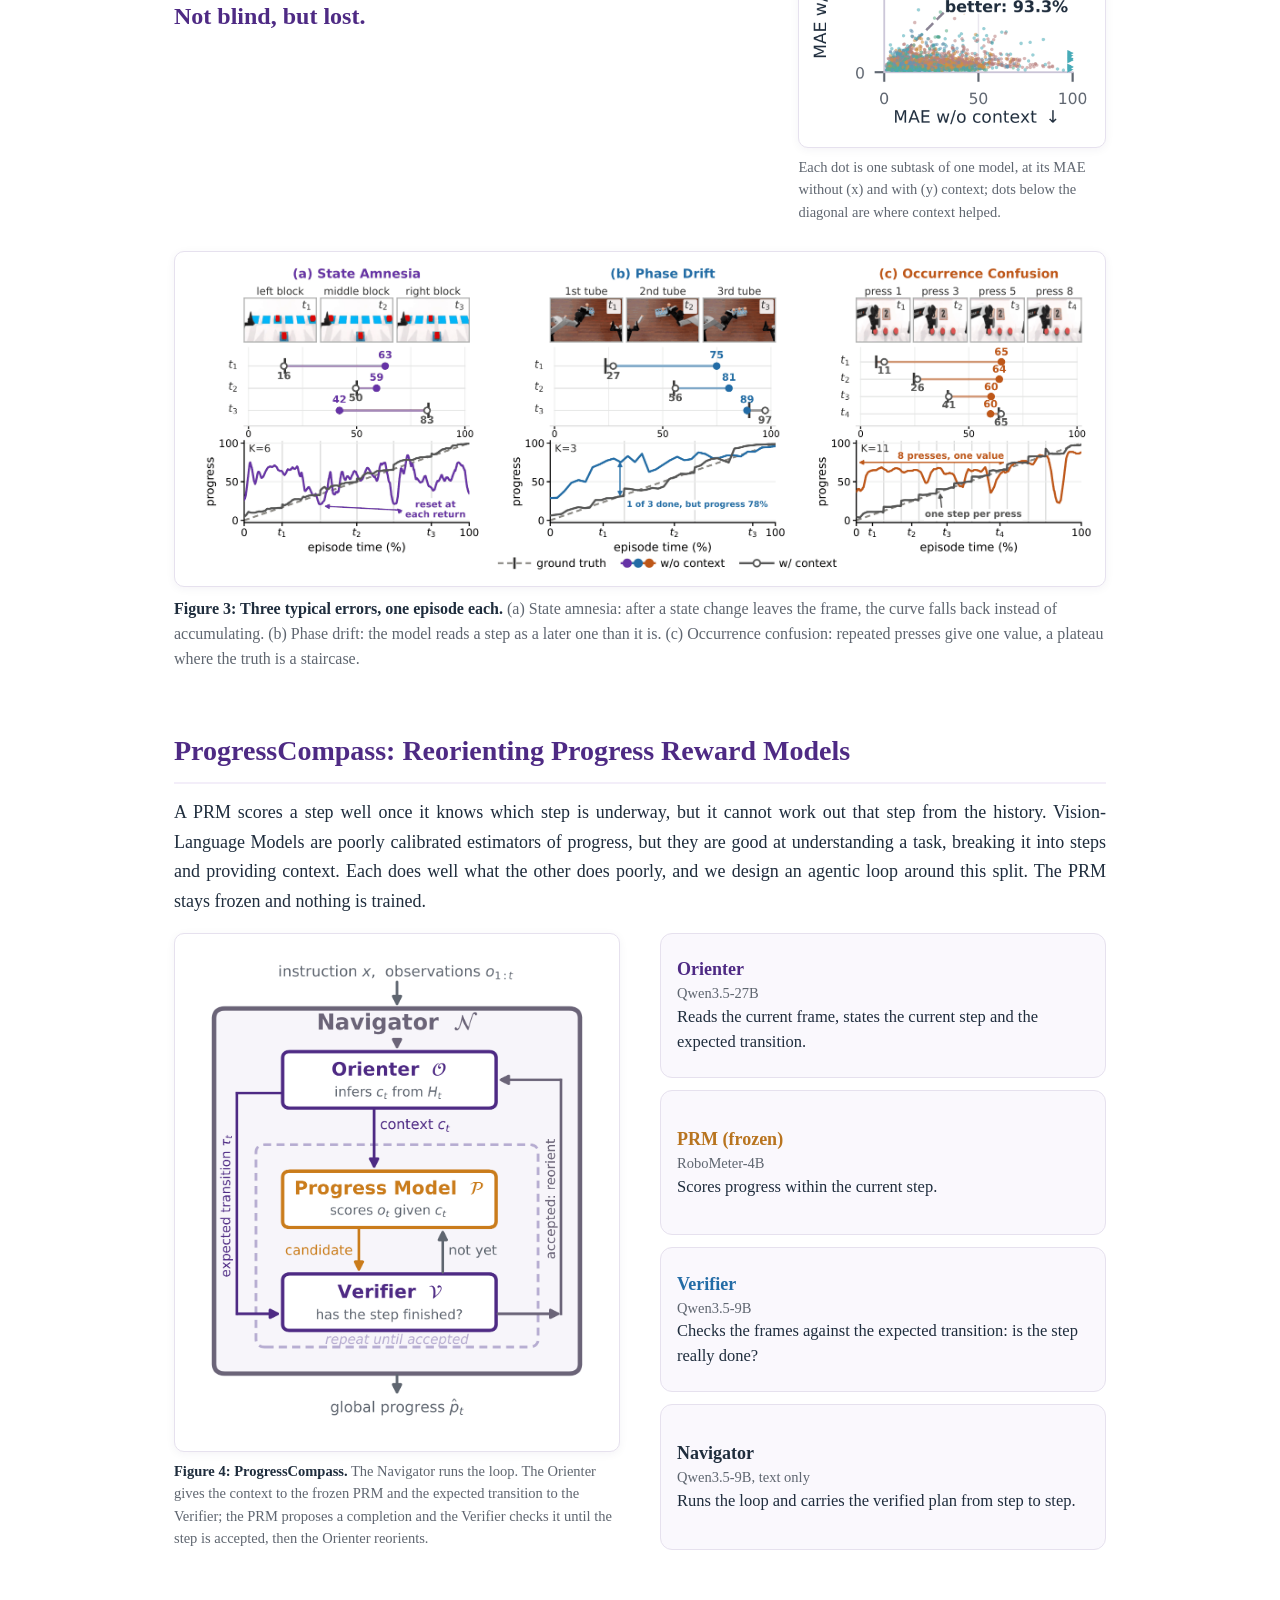
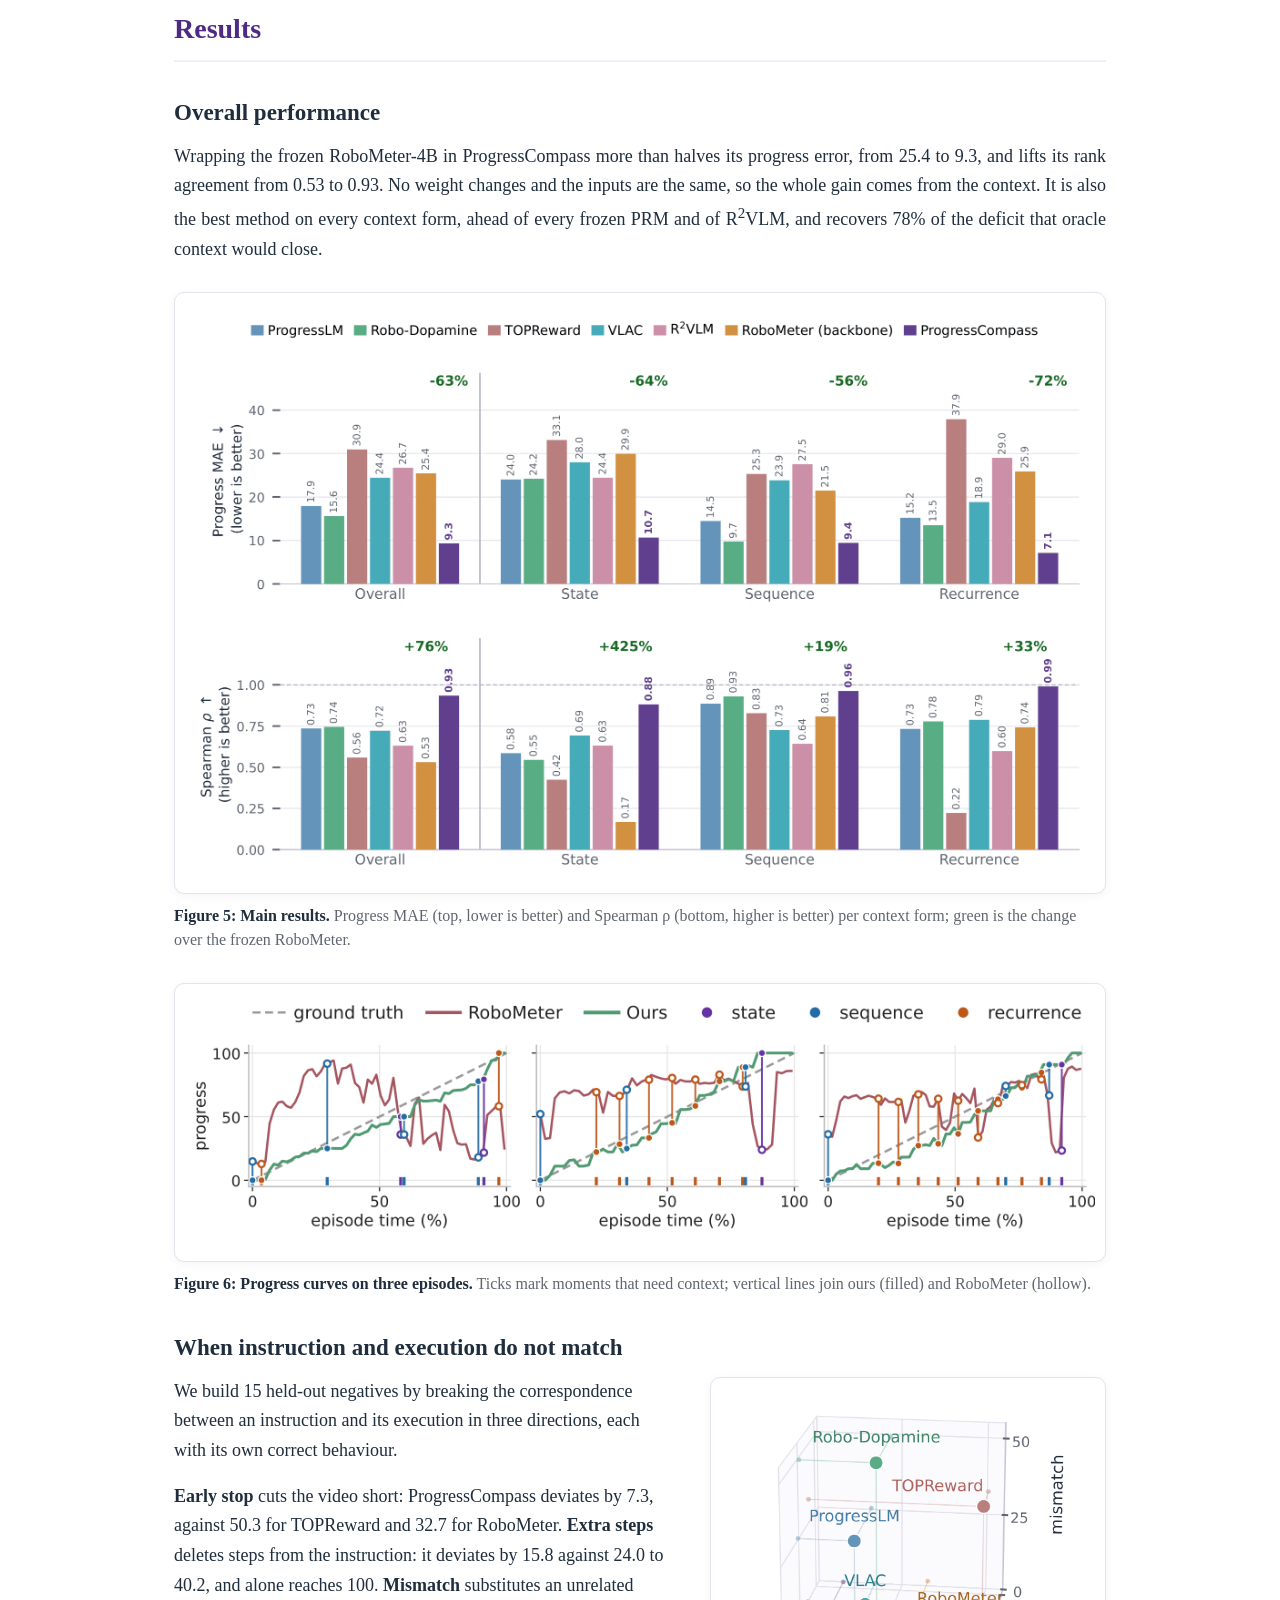
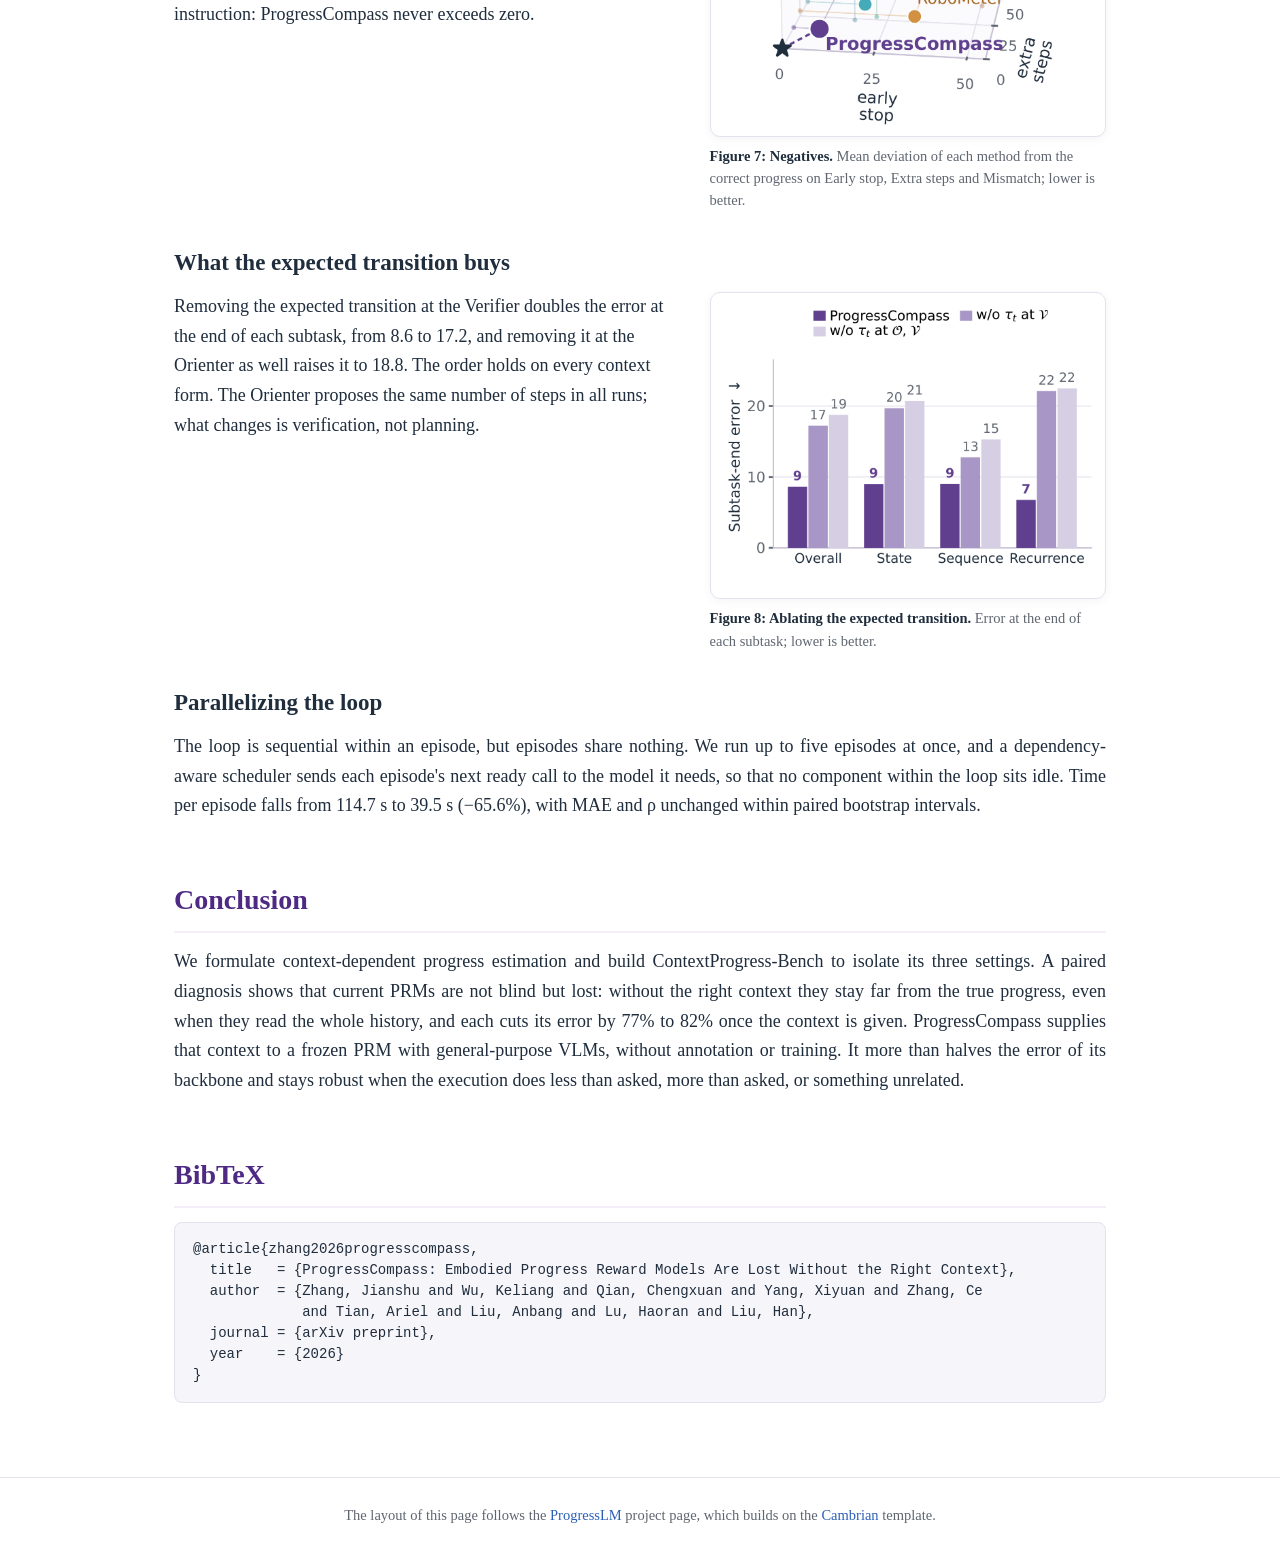
==== commit 8b30ce83: "Release ContextProgress-Bench: Dataset button and a link in the benchmark section Co-Authored-By: Cl" ====
--- a/webpage/index.html
+++ b/webpage/index.html
@@ -48,6 +48,7 @@
       <div class="button-container">
         <a class="button" href="static/paper/ProgressCompass.pdf" target="_blank" rel="noopener"><i class="fas fa-file-pdf"></i><span>Paper</span></a>
         <a class="button" href="https://github.com/andyzworks/progresscompass" target="_blank"><i class="fab fa-github"></i><span>Code</span></a>
+        <a class="button" href="https://huggingface.co/datasets/Sterzhang/ContextProgress-Bench" target="_blank" rel="noopener"><img class="hf-logo" src="https://huggingface.co/front/assets/huggingface_logo-noborder.svg" alt=""><span>Dataset</span></a>
         <a class="button" href="#video"><i class="fas fa-play"></i><span>Video</span></a>
       </div>
     </div>
@@ -179,7 +180,9 @@
     We build ContextProgress-Bench from robot-manipulation trajectories in RMBench, RoboDojo and
     LIBERO-Mem. We select by hand the tasks whose progress is context-dependent, sample five
     episodes of each task at random, and annotate by hand the subtask intervals and the context
-    each interval requires.
+    each interval requires. The benchmark is released on
+    <a href="https://huggingface.co/datasets/Sterzhang/ContextProgress-Bench" target="_blank" rel="noopener">Hugging Face</a>,
+    with every full video, subtask clip, instruction and boundary.
   </p>
   <div class="stats">
     <div class="stat"><div class="num">24</div><div class="lbl">tasks</div></div>
--- a/webpage/static/css/style.css
+++ b/webpage/static/css/style.css
@@ -370,3 +370,4 @@
 .cols-method .component b { display: inline; margin-right: 8px; }
 .cols-method .component br { display: none; }
 .cols-method .component .model::after { content: ""; display: block; }
+.button .hf-logo { height: 1.15em; width: auto; vertical-align: -0.2em; }
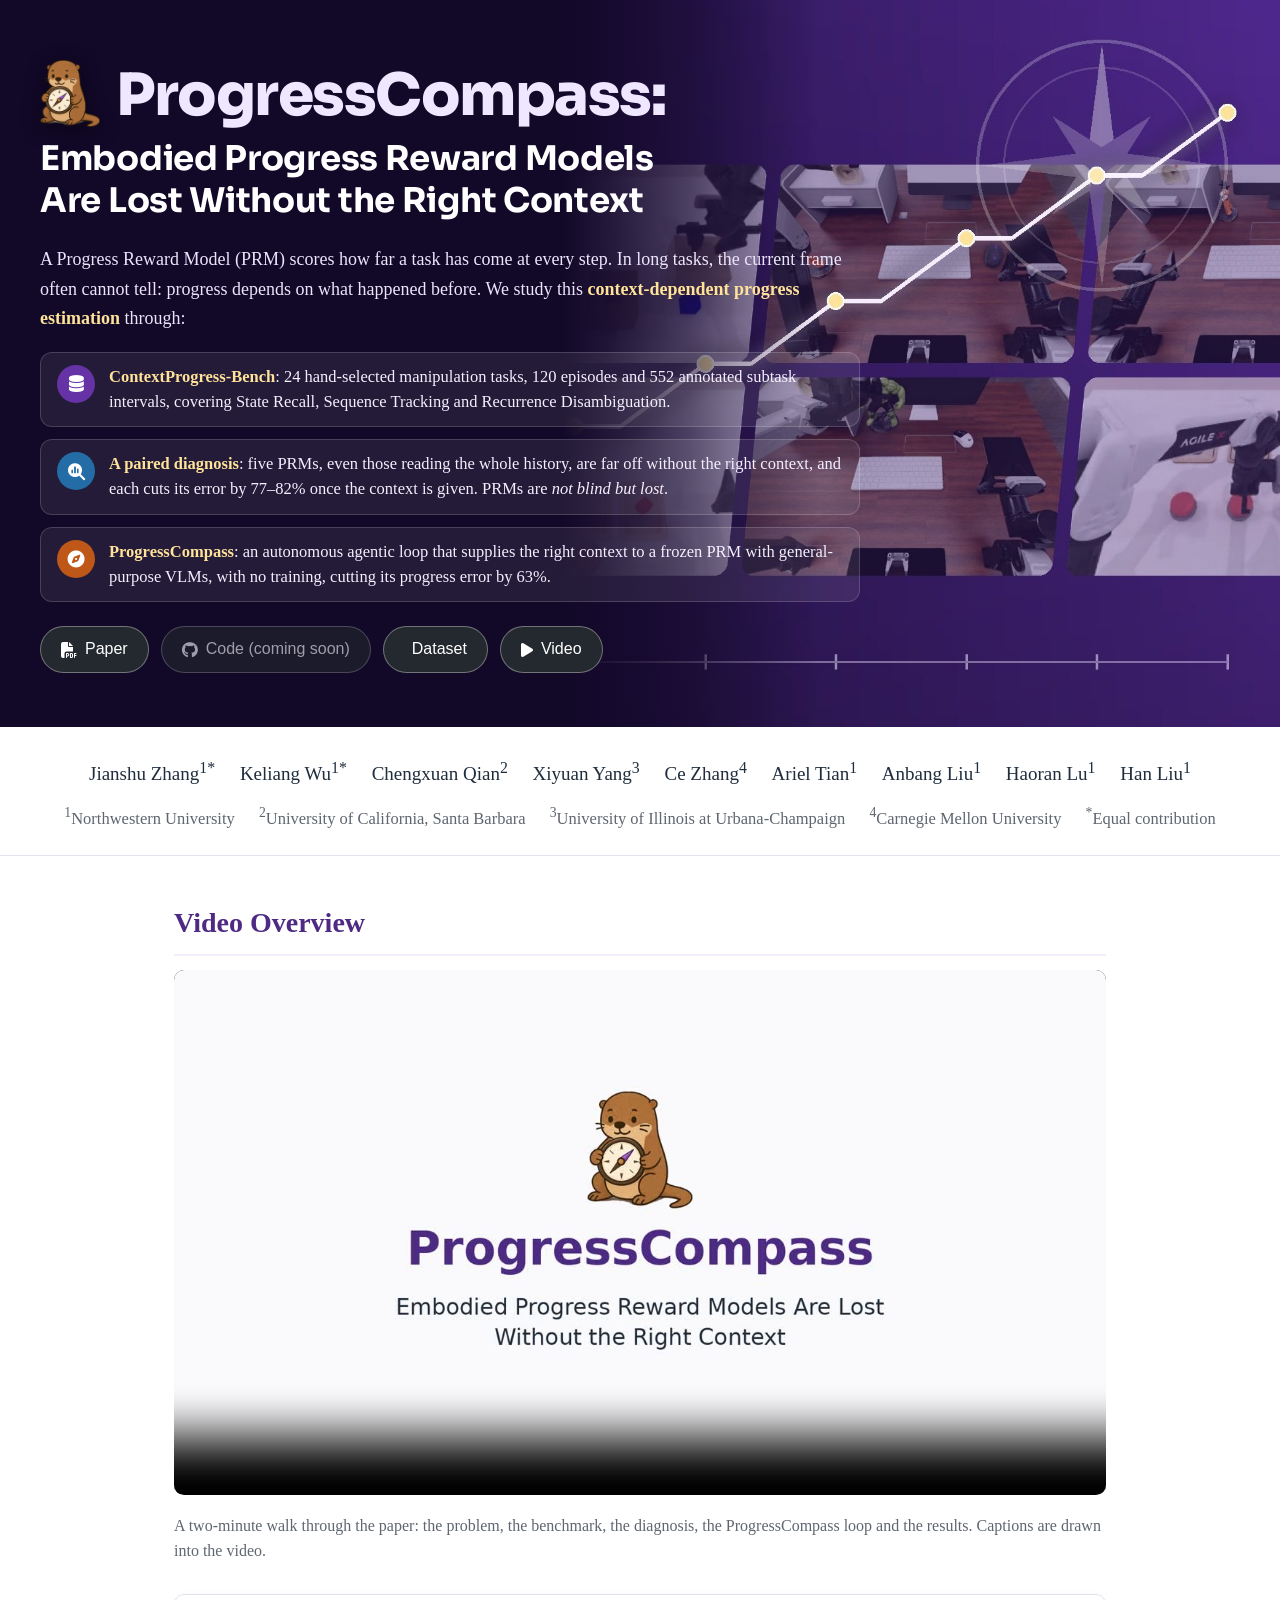
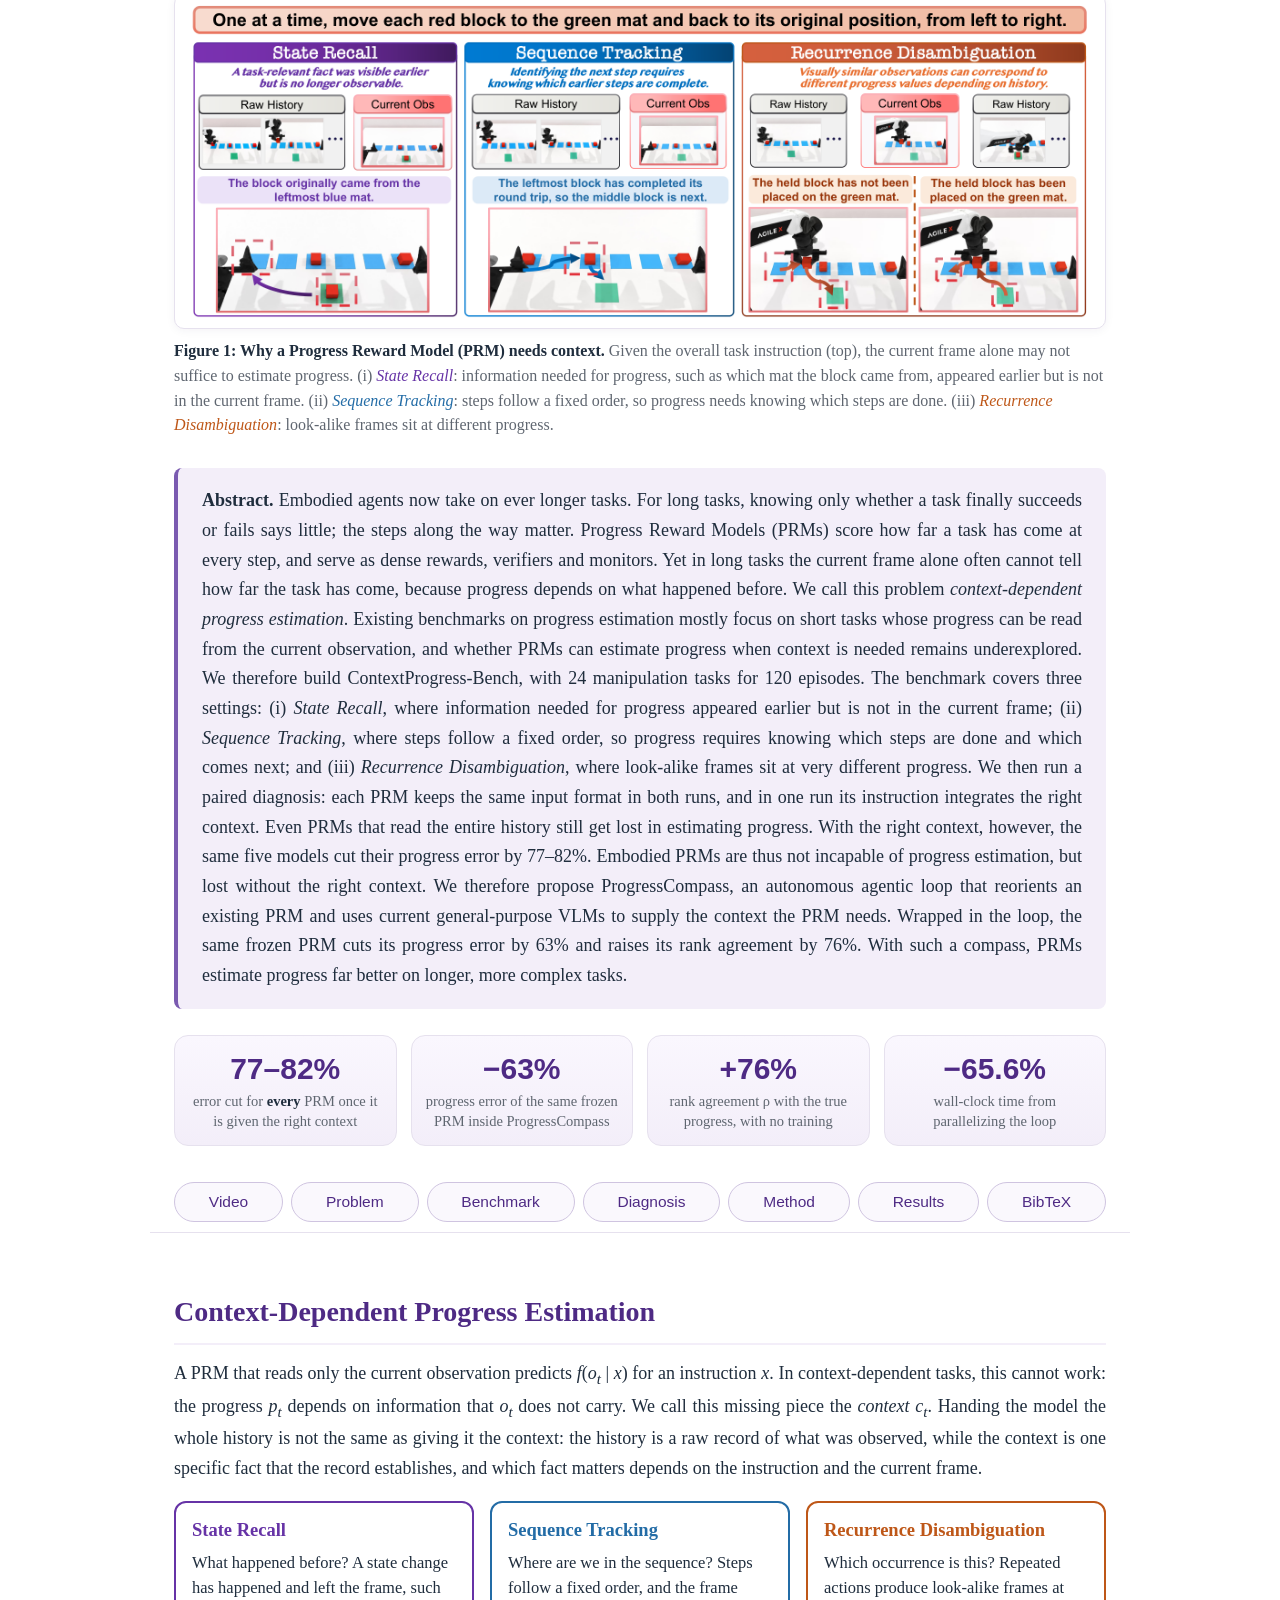
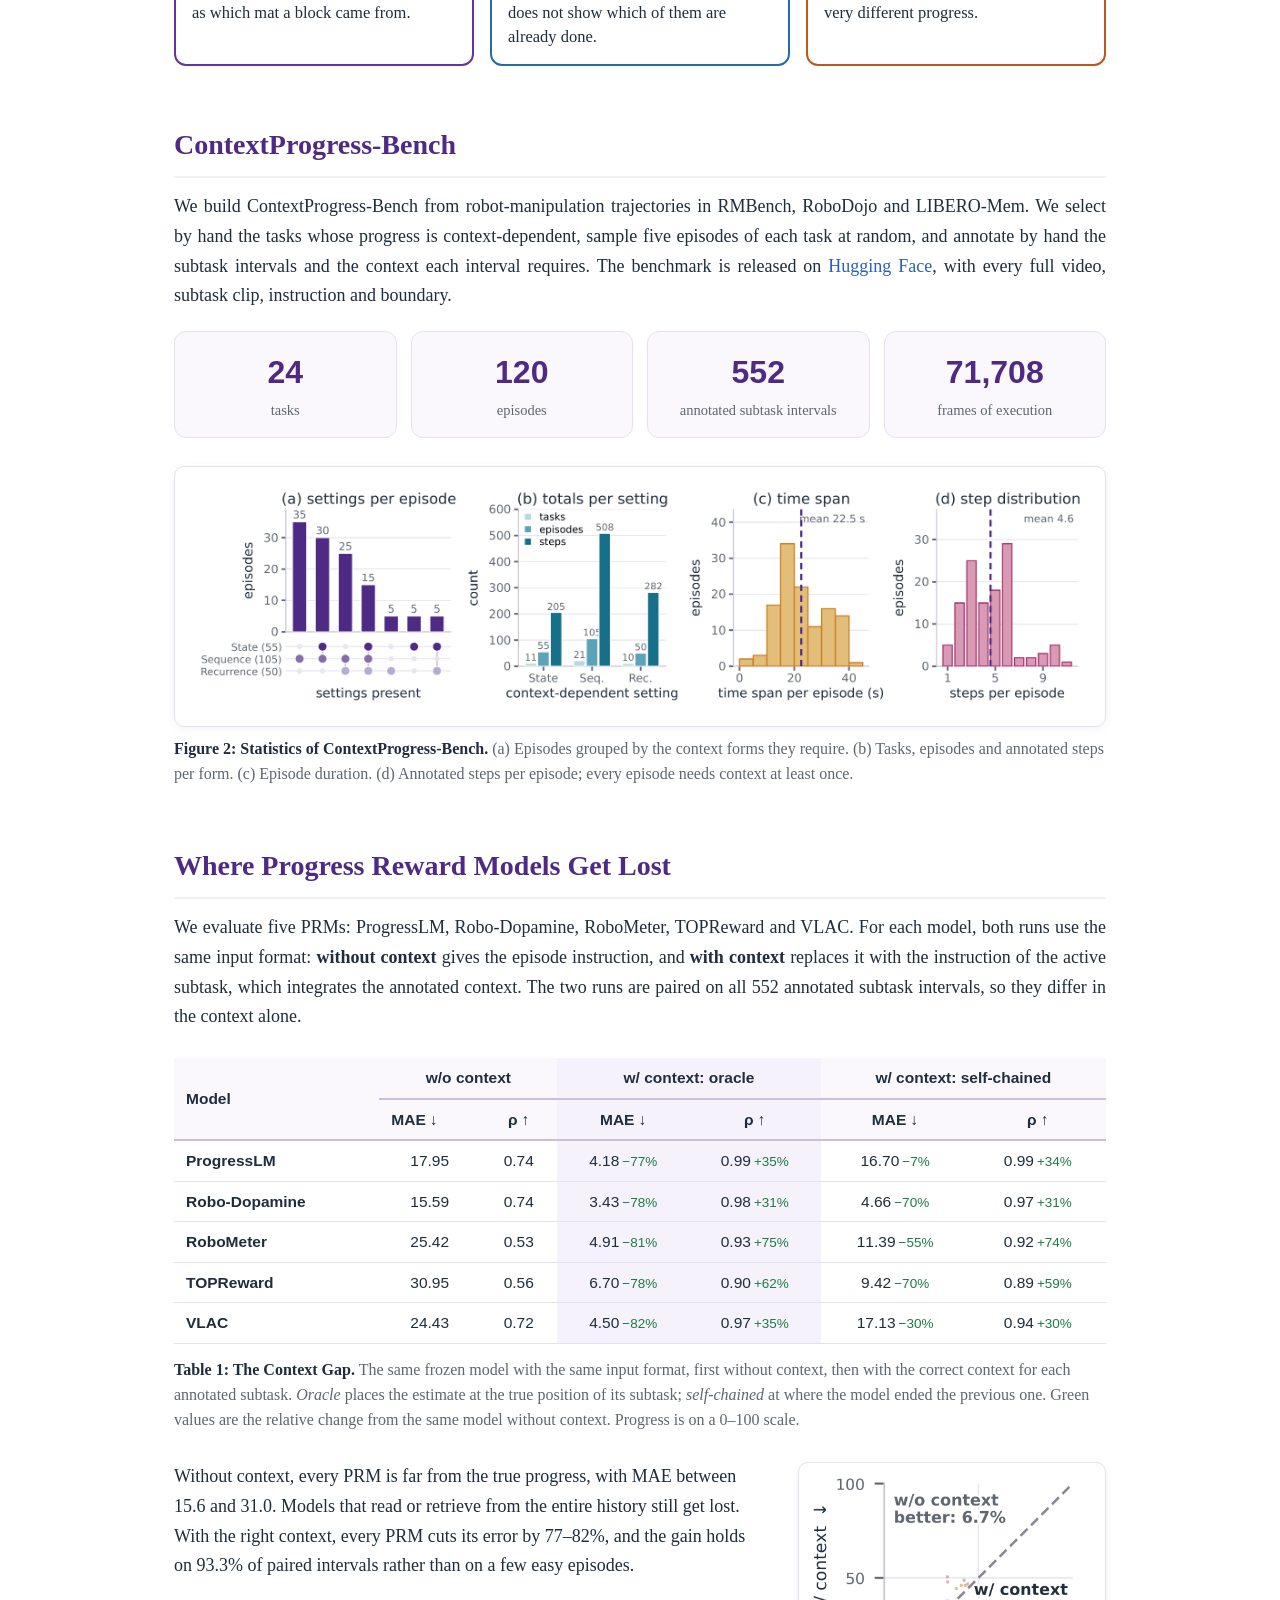
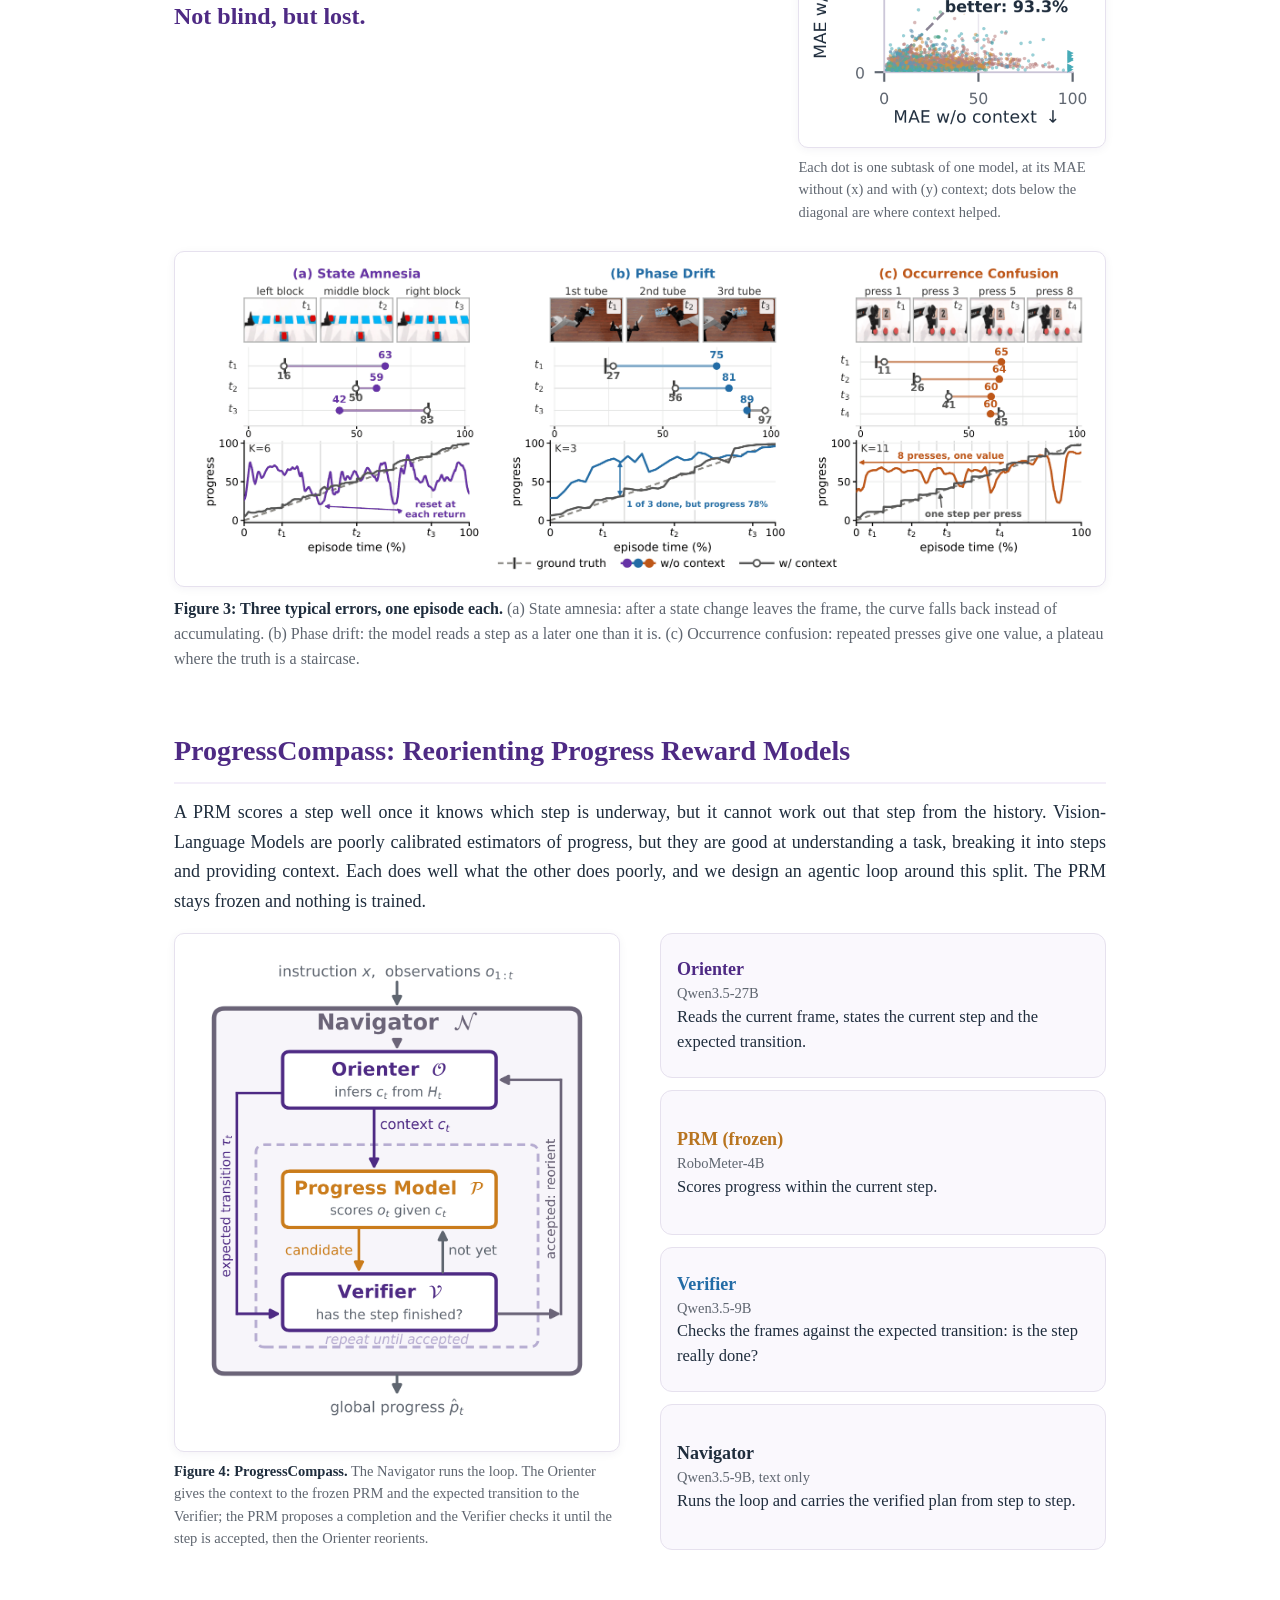
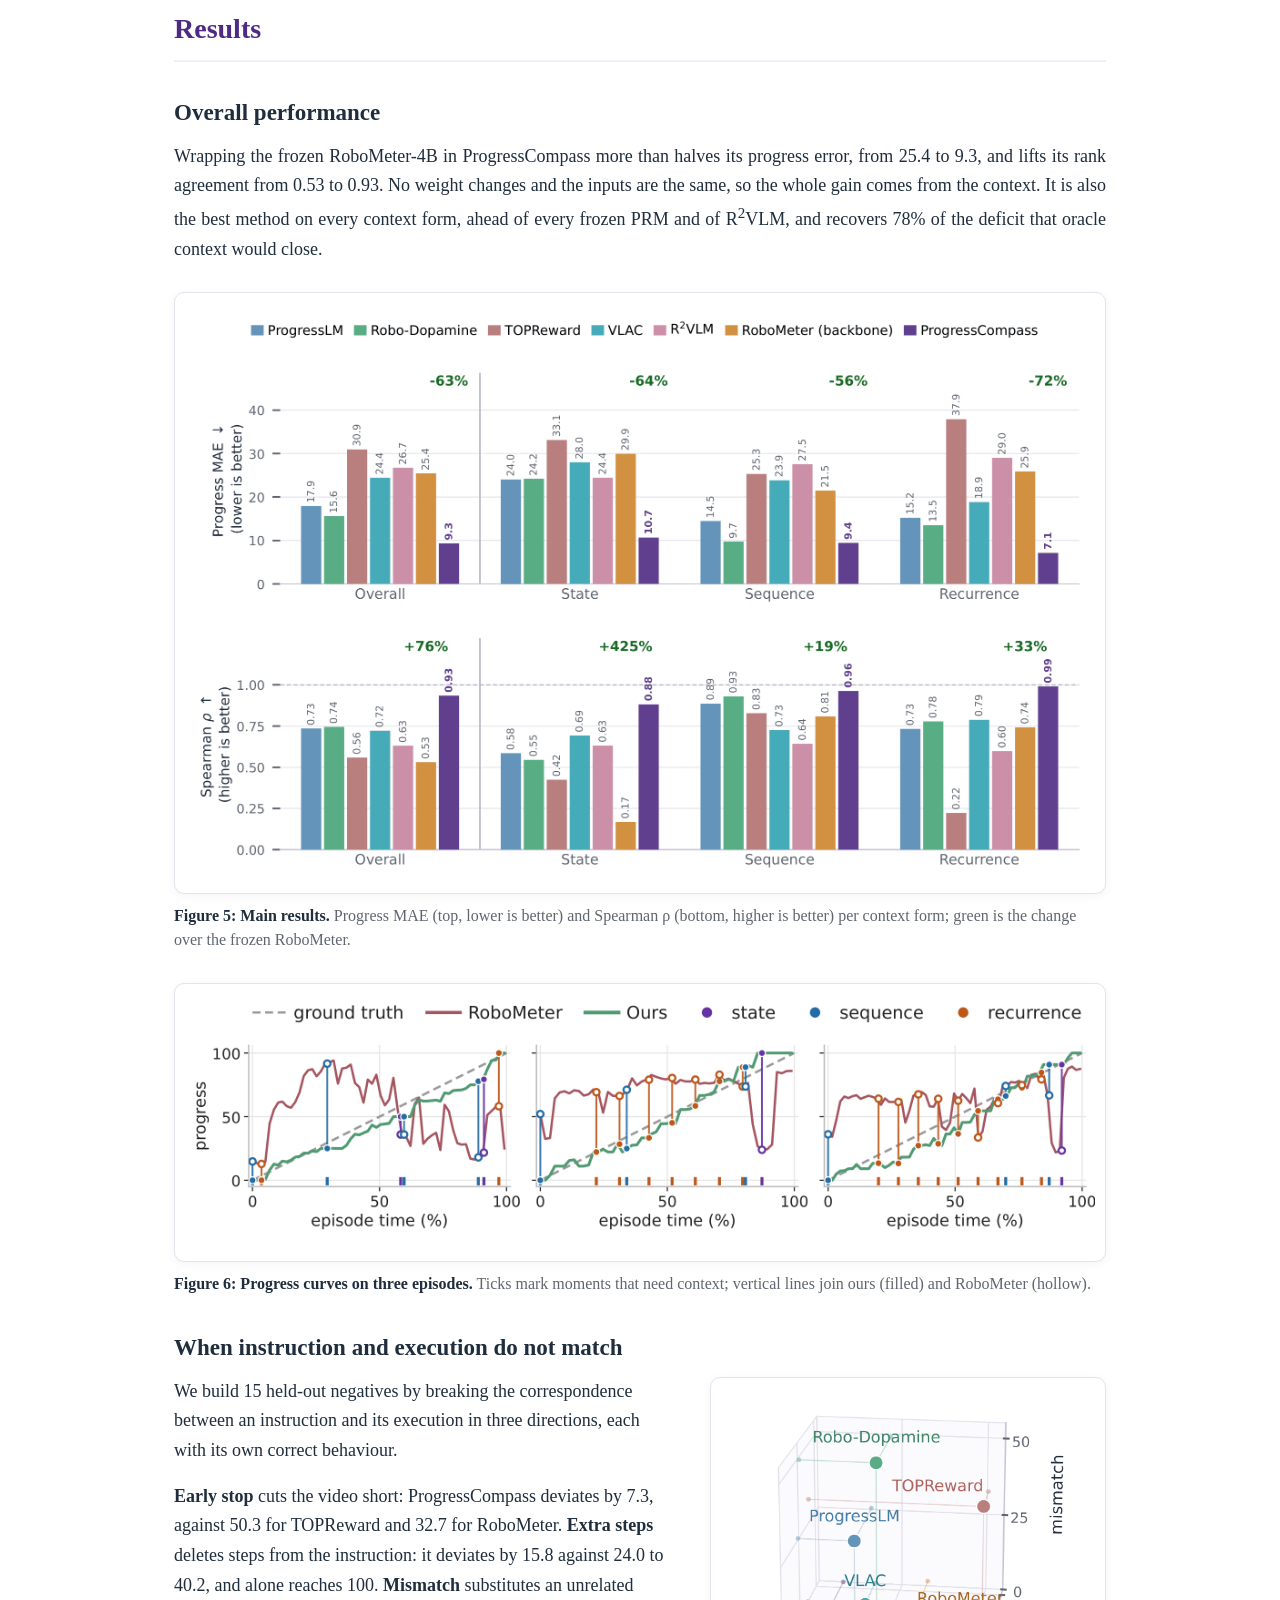
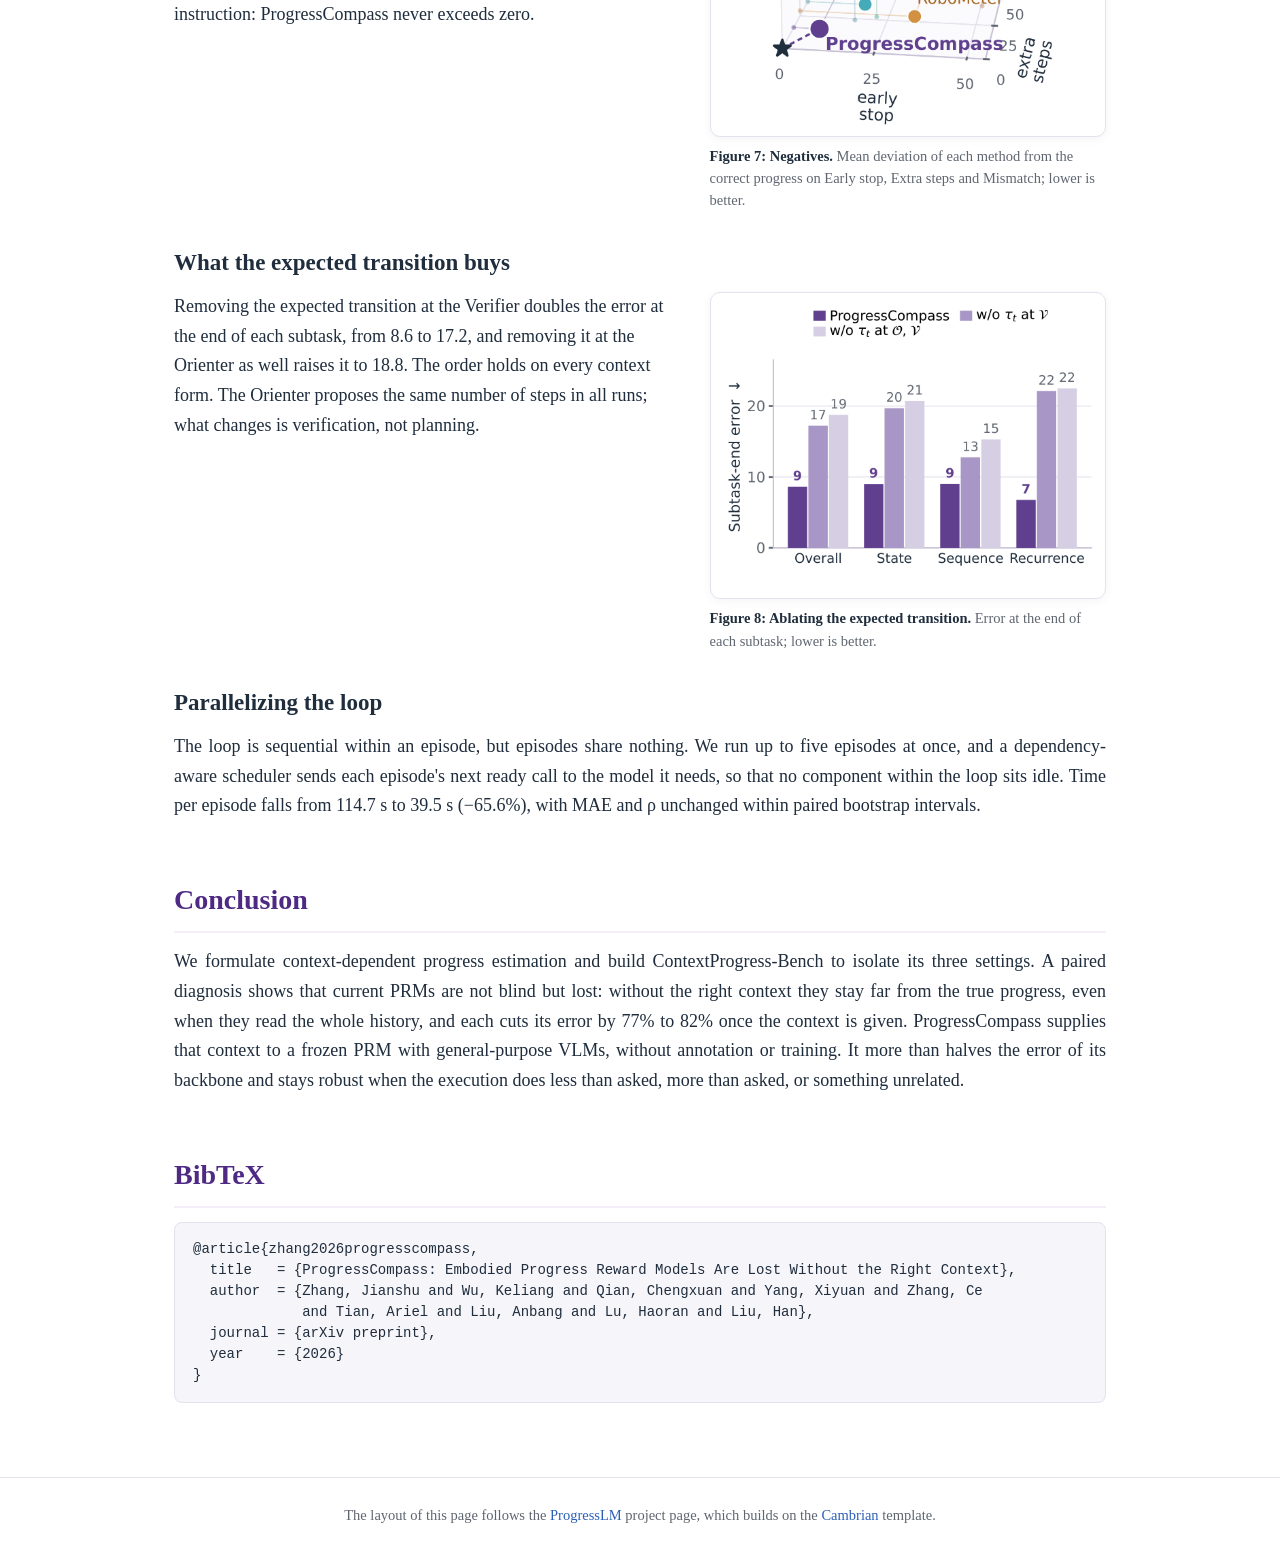
==== commit 4c6255fc: "Code button: coming soon, not clickable Co-Authored-By: Claude Opus 5.5 <noreply@anthropic.com>" ====
--- a/webpage/index.html
+++ b/webpage/index.html
@@ -47,7 +47,7 @@
       </div>
       <div class="button-container">
         <a class="button" href="static/paper/ProgressCompass.pdf" target="_blank" rel="noopener"><i class="fas fa-file-pdf"></i><span>Paper</span></a>
-        <a class="button" href="https://github.com/andyzworks/progresscompass" target="_blank"><i class="fab fa-github"></i><span>Code</span></a>
+        <a class="button disabled" aria-disabled="true" title="Code coming soon"><i class="fab fa-github"></i><span>Code (coming soon)</span></a>
         <a class="button" href="https://huggingface.co/datasets/Sterzhang/ContextProgress-Bench" target="_blank" rel="noopener"><img class="hf-logo" src="https://huggingface.co/front/assets/huggingface_logo-noborder.svg" alt=""><span>Dataset</span></a>
         <a class="button" href="#video"><i class="fas fa-play"></i><span>Video</span></a>
       </div>
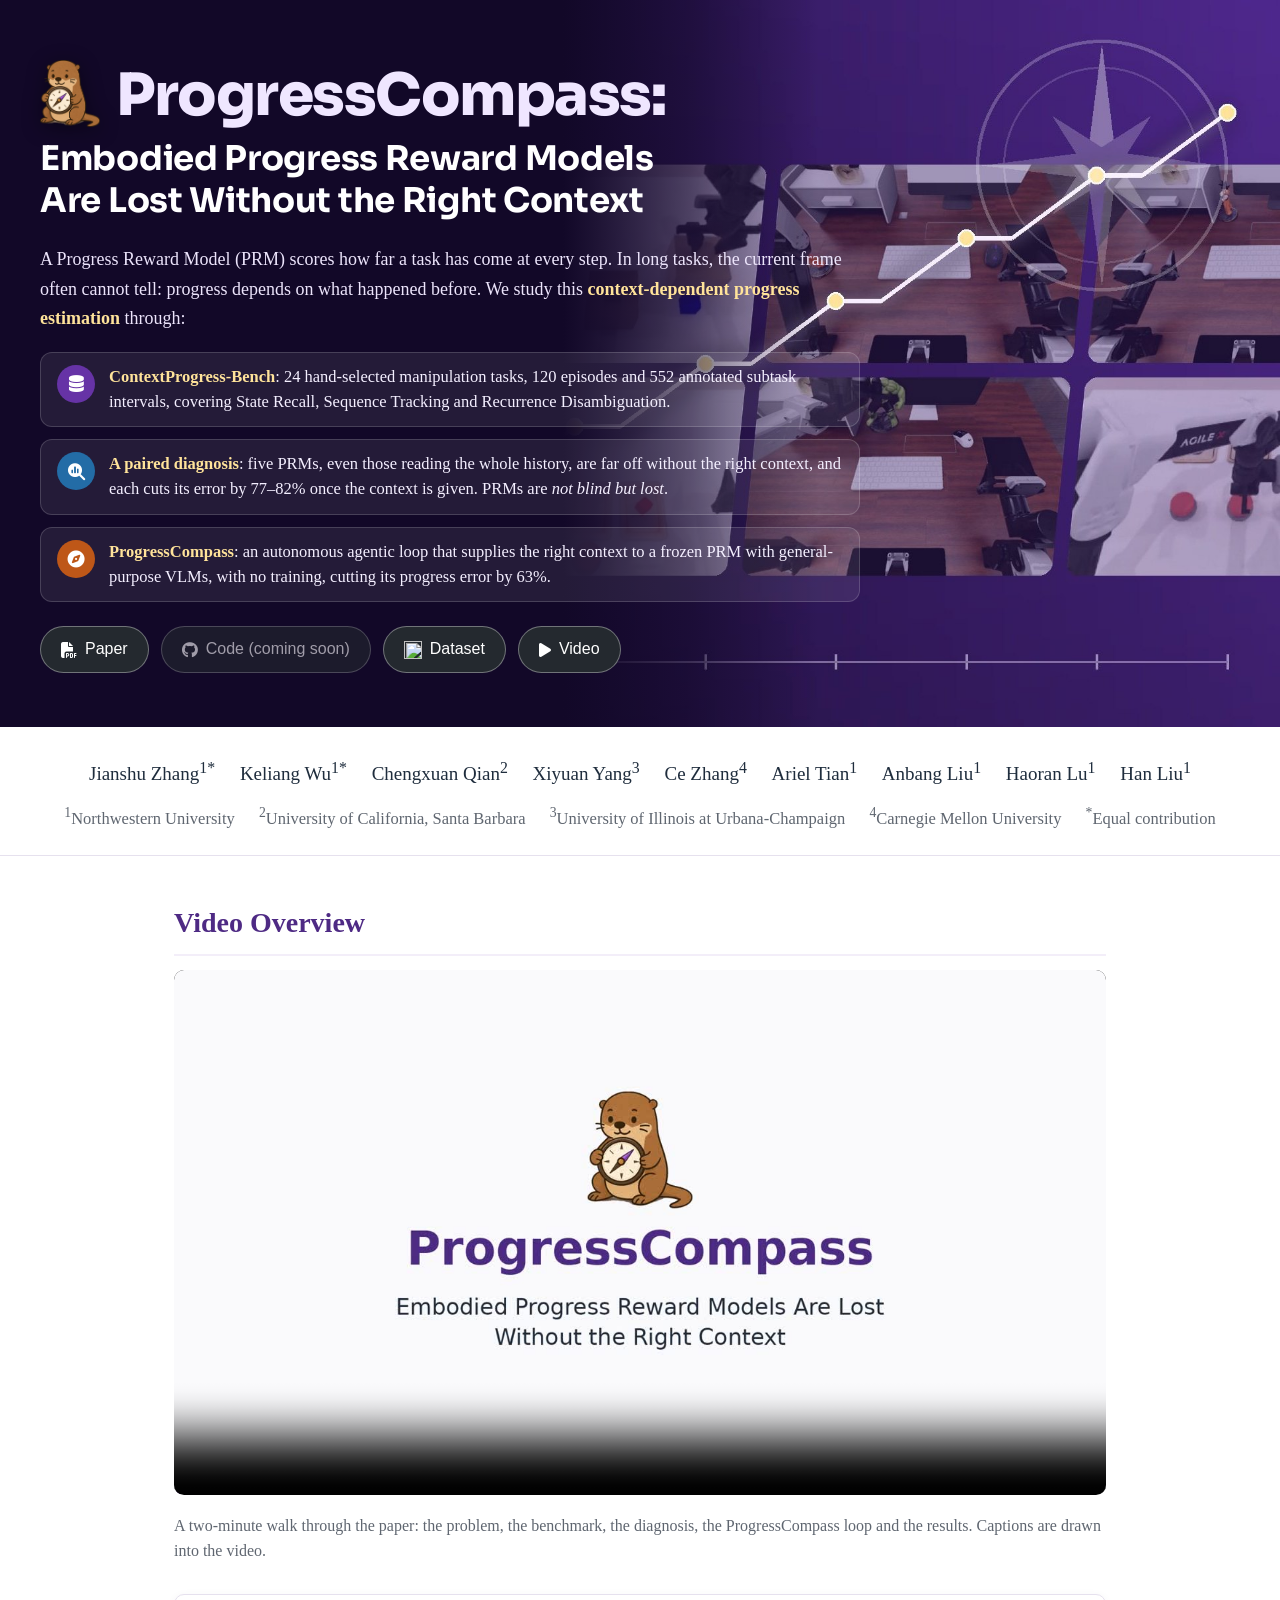
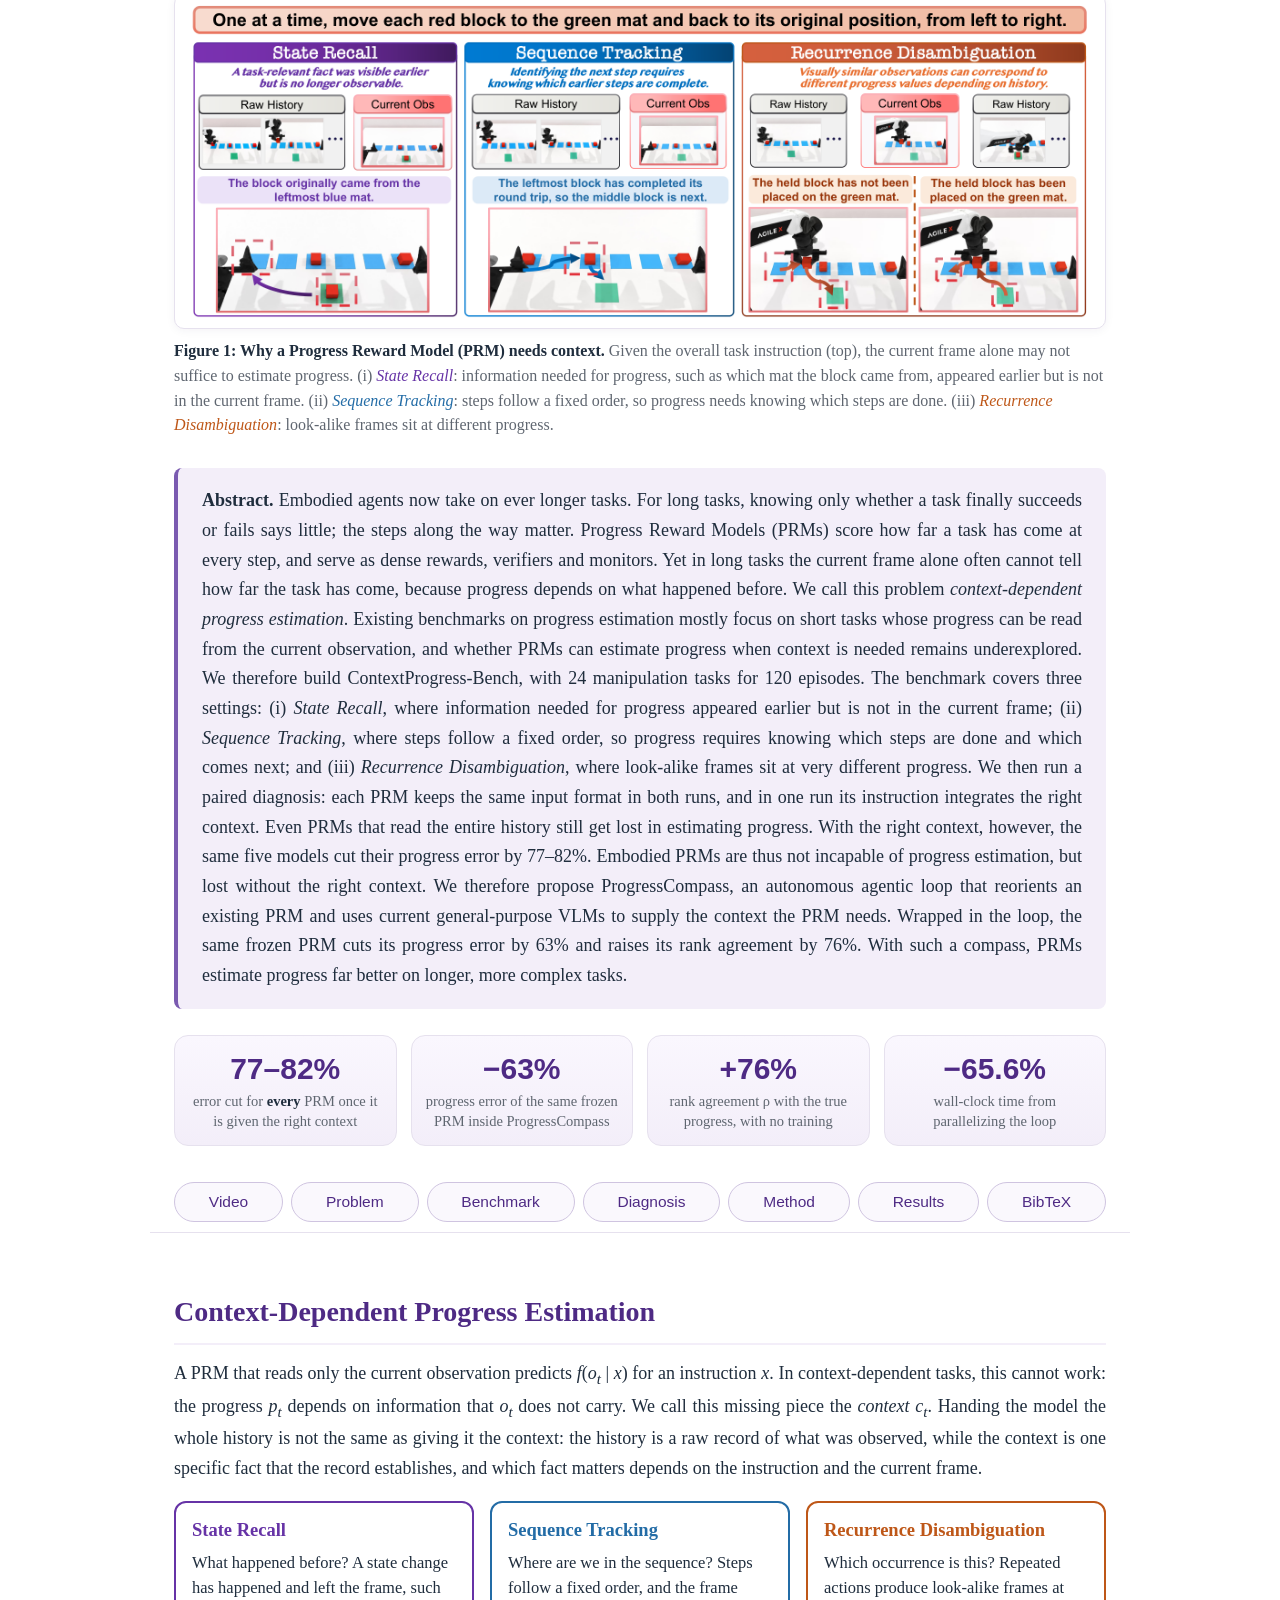
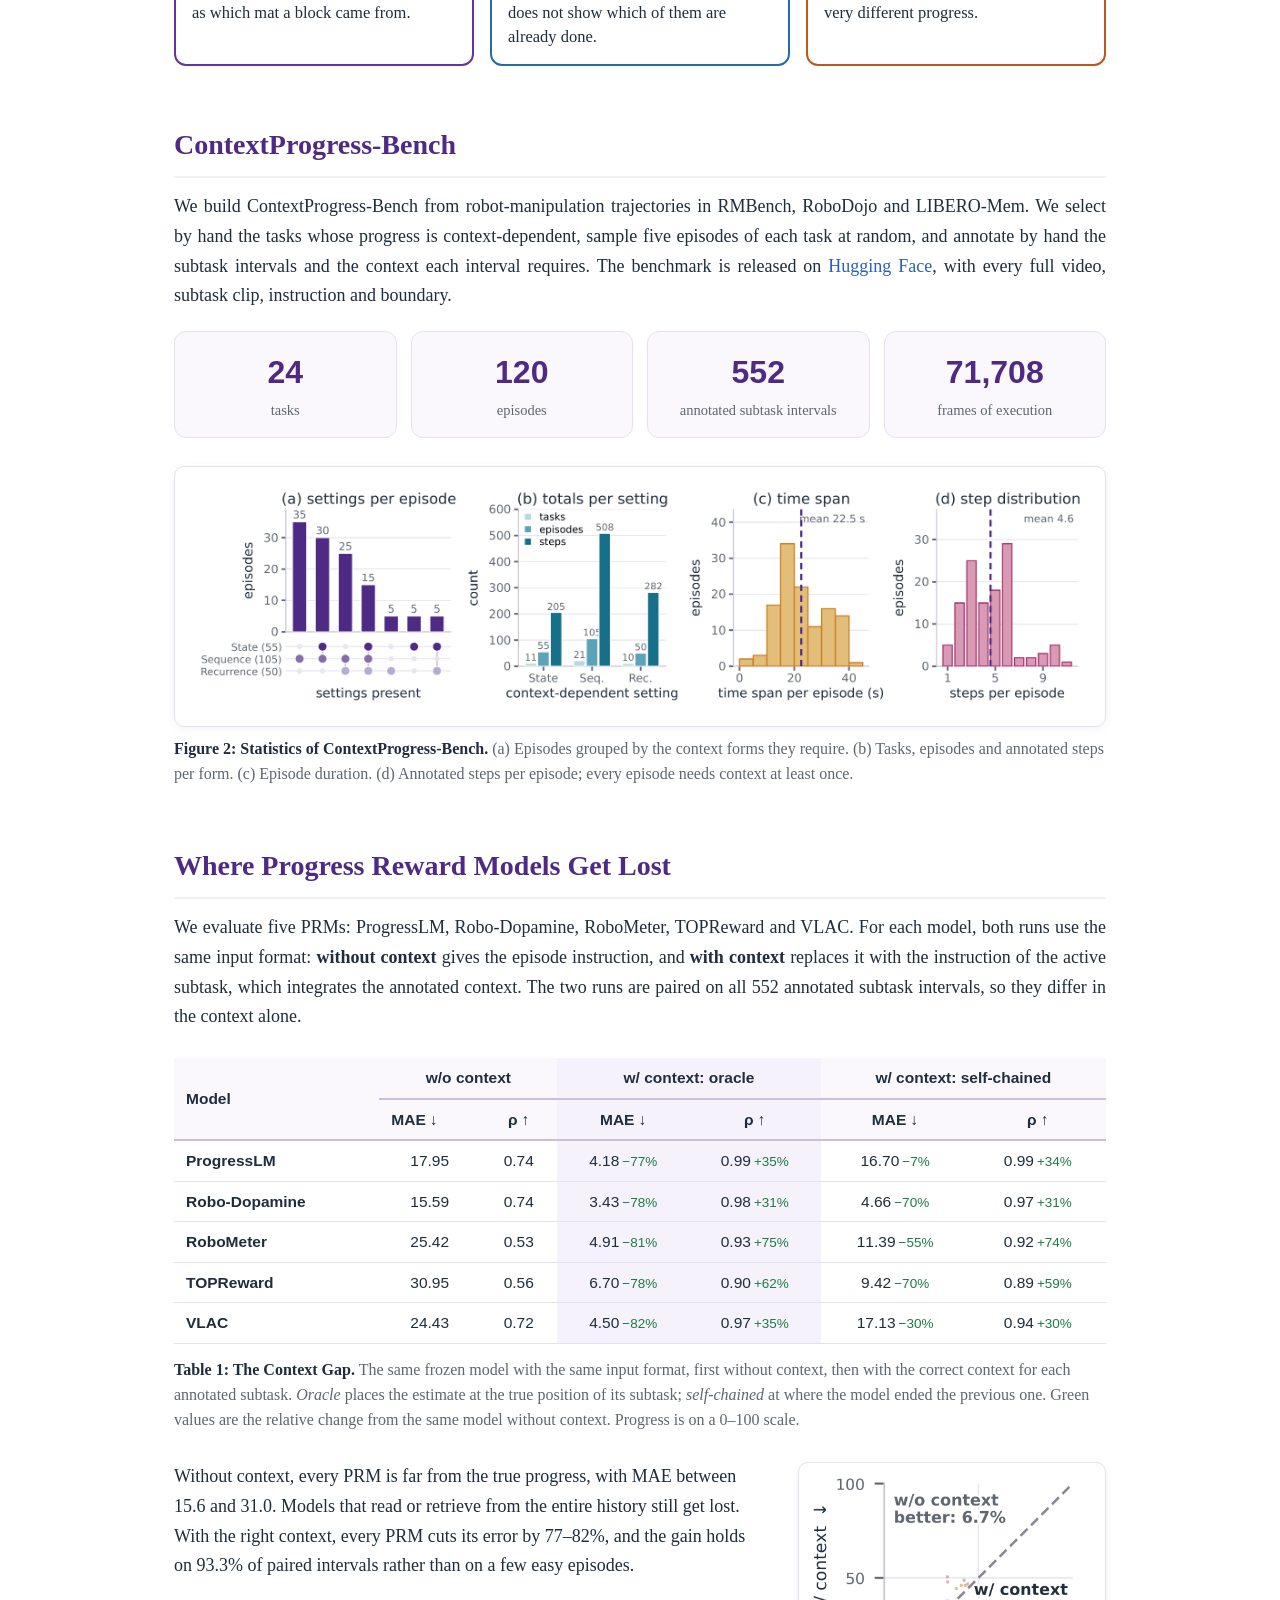
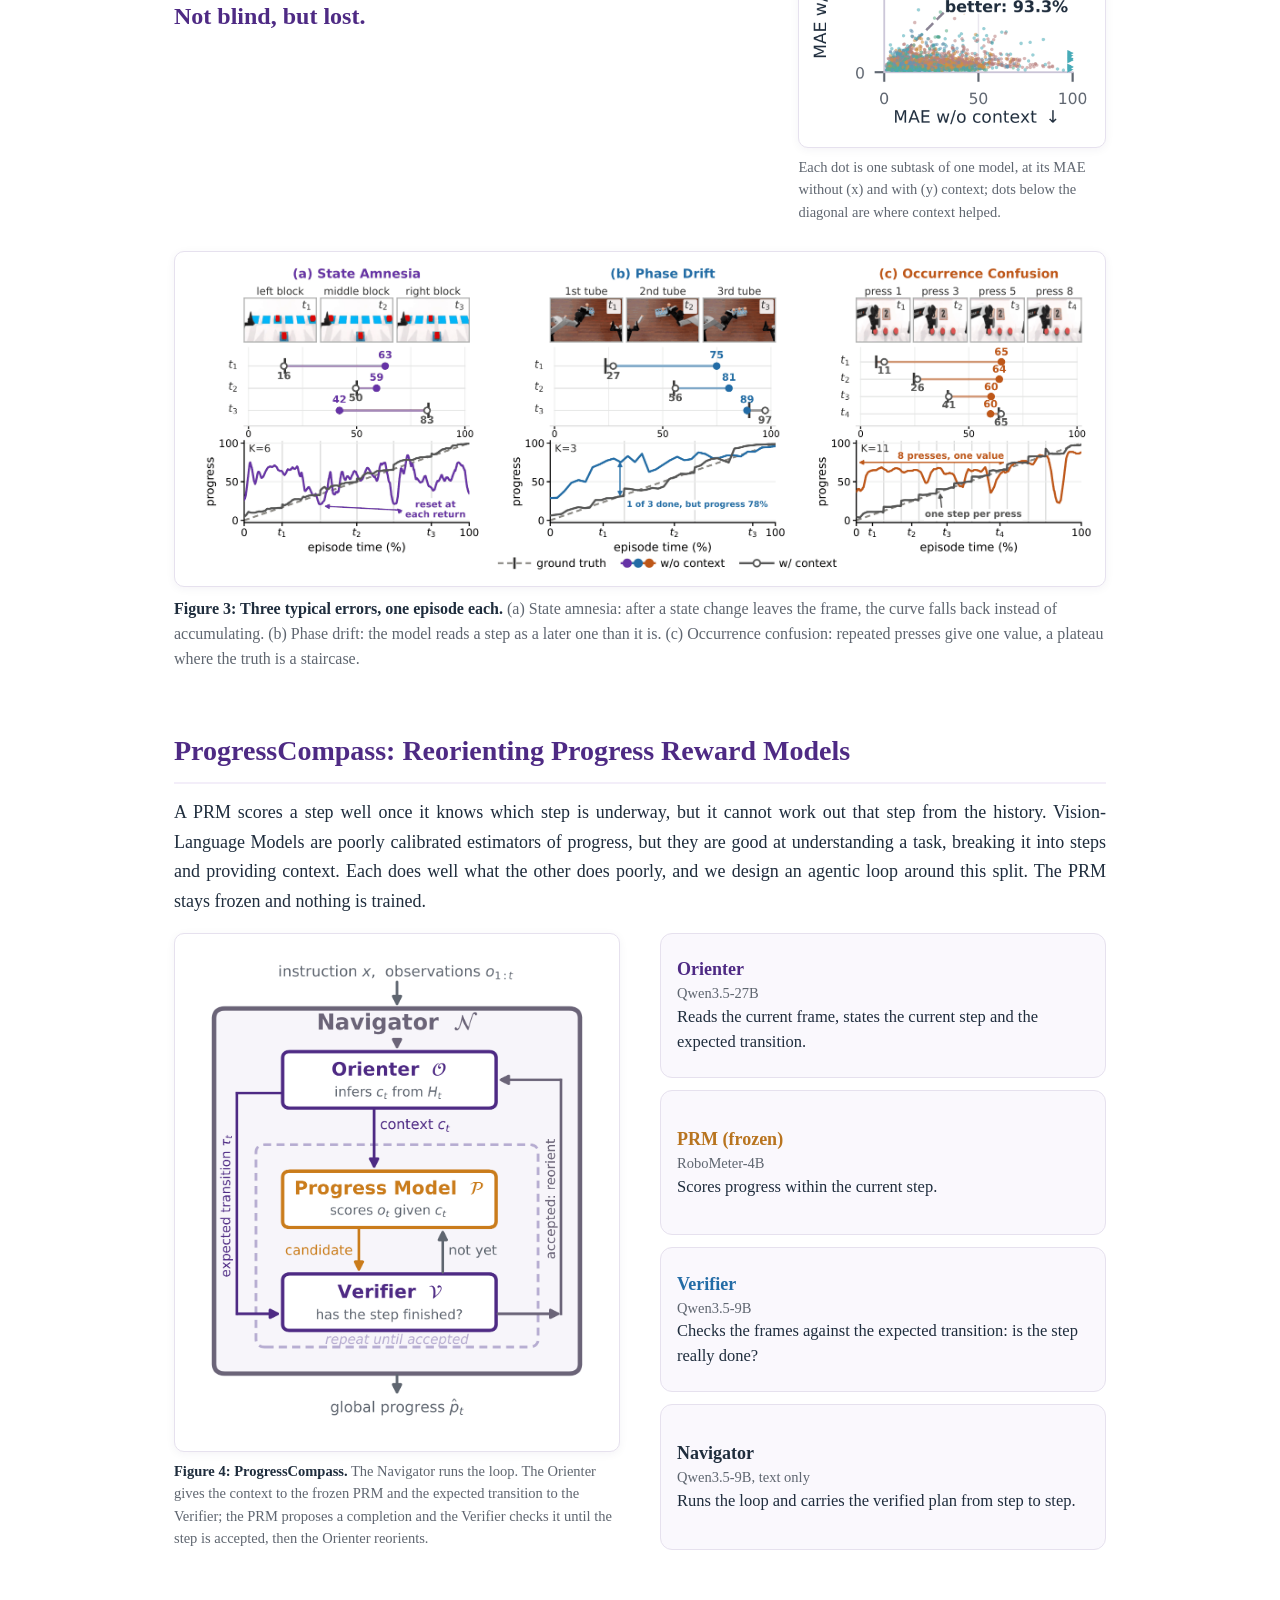
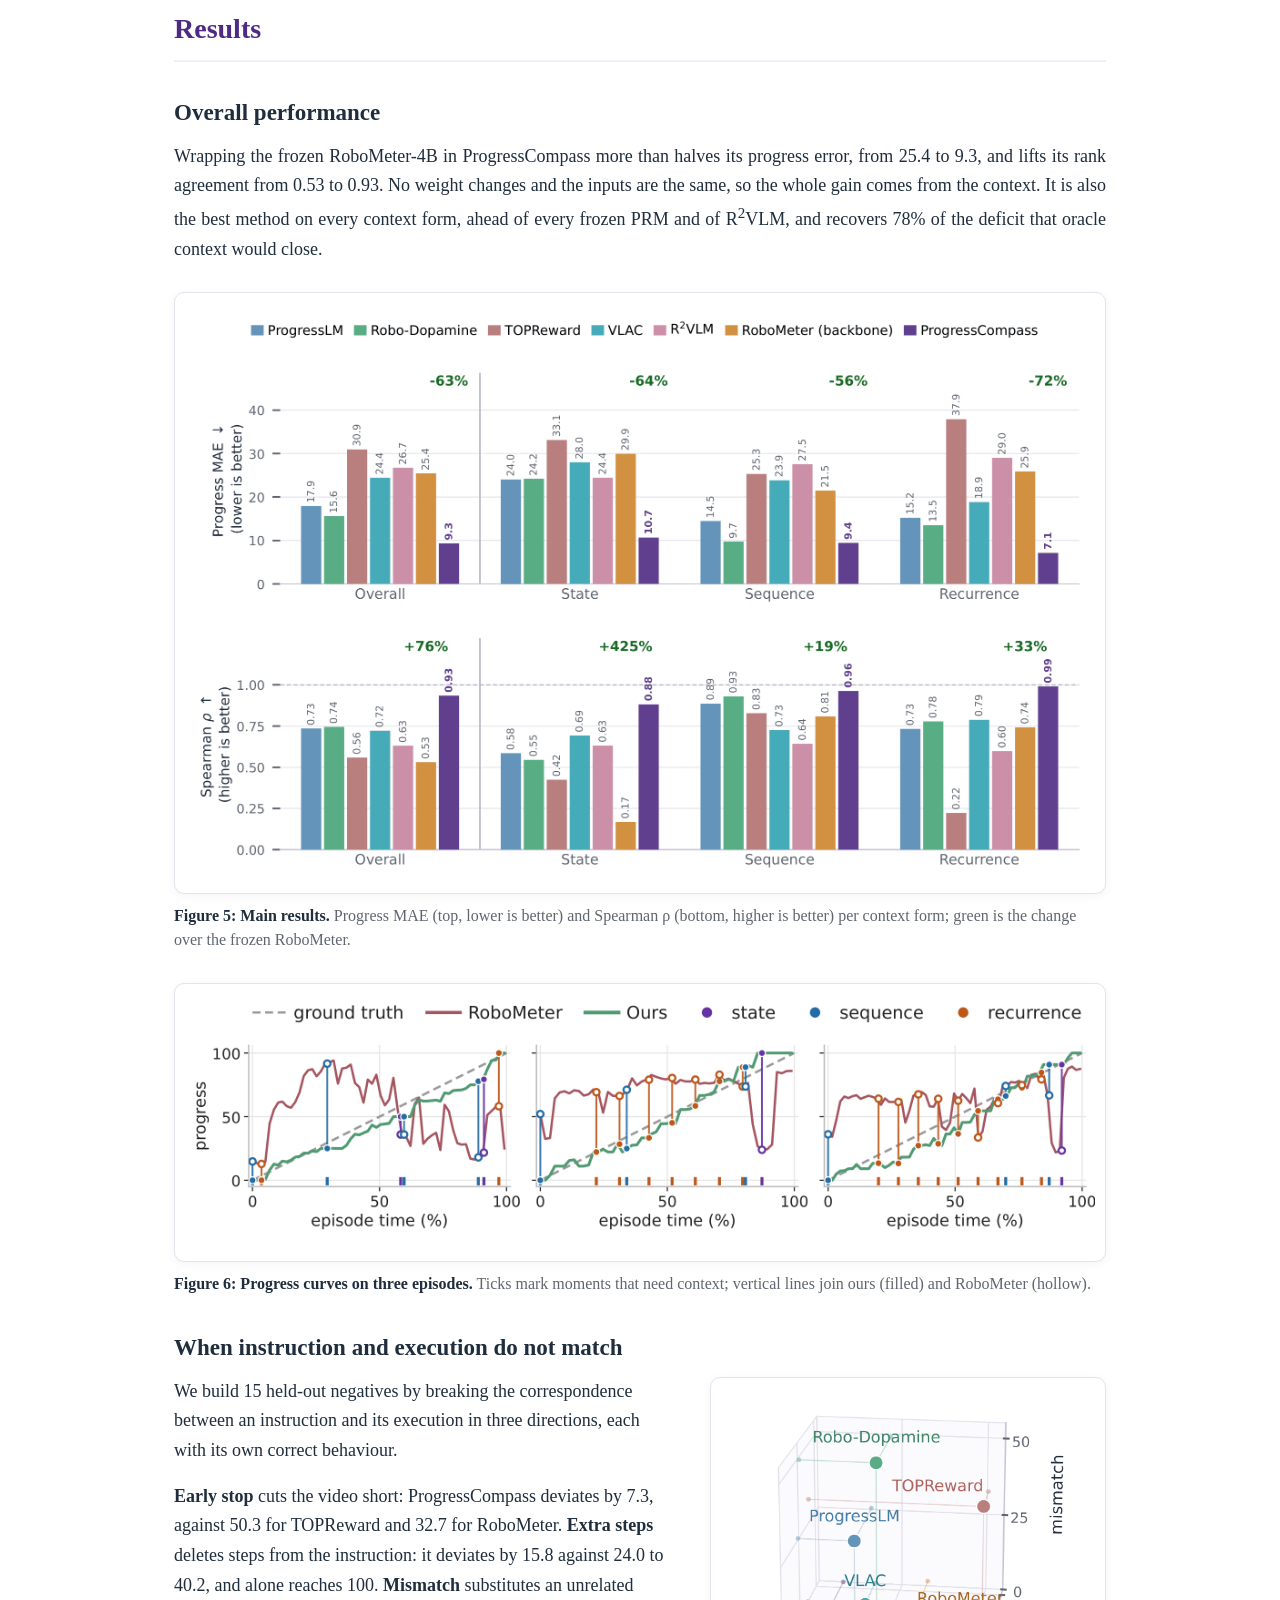
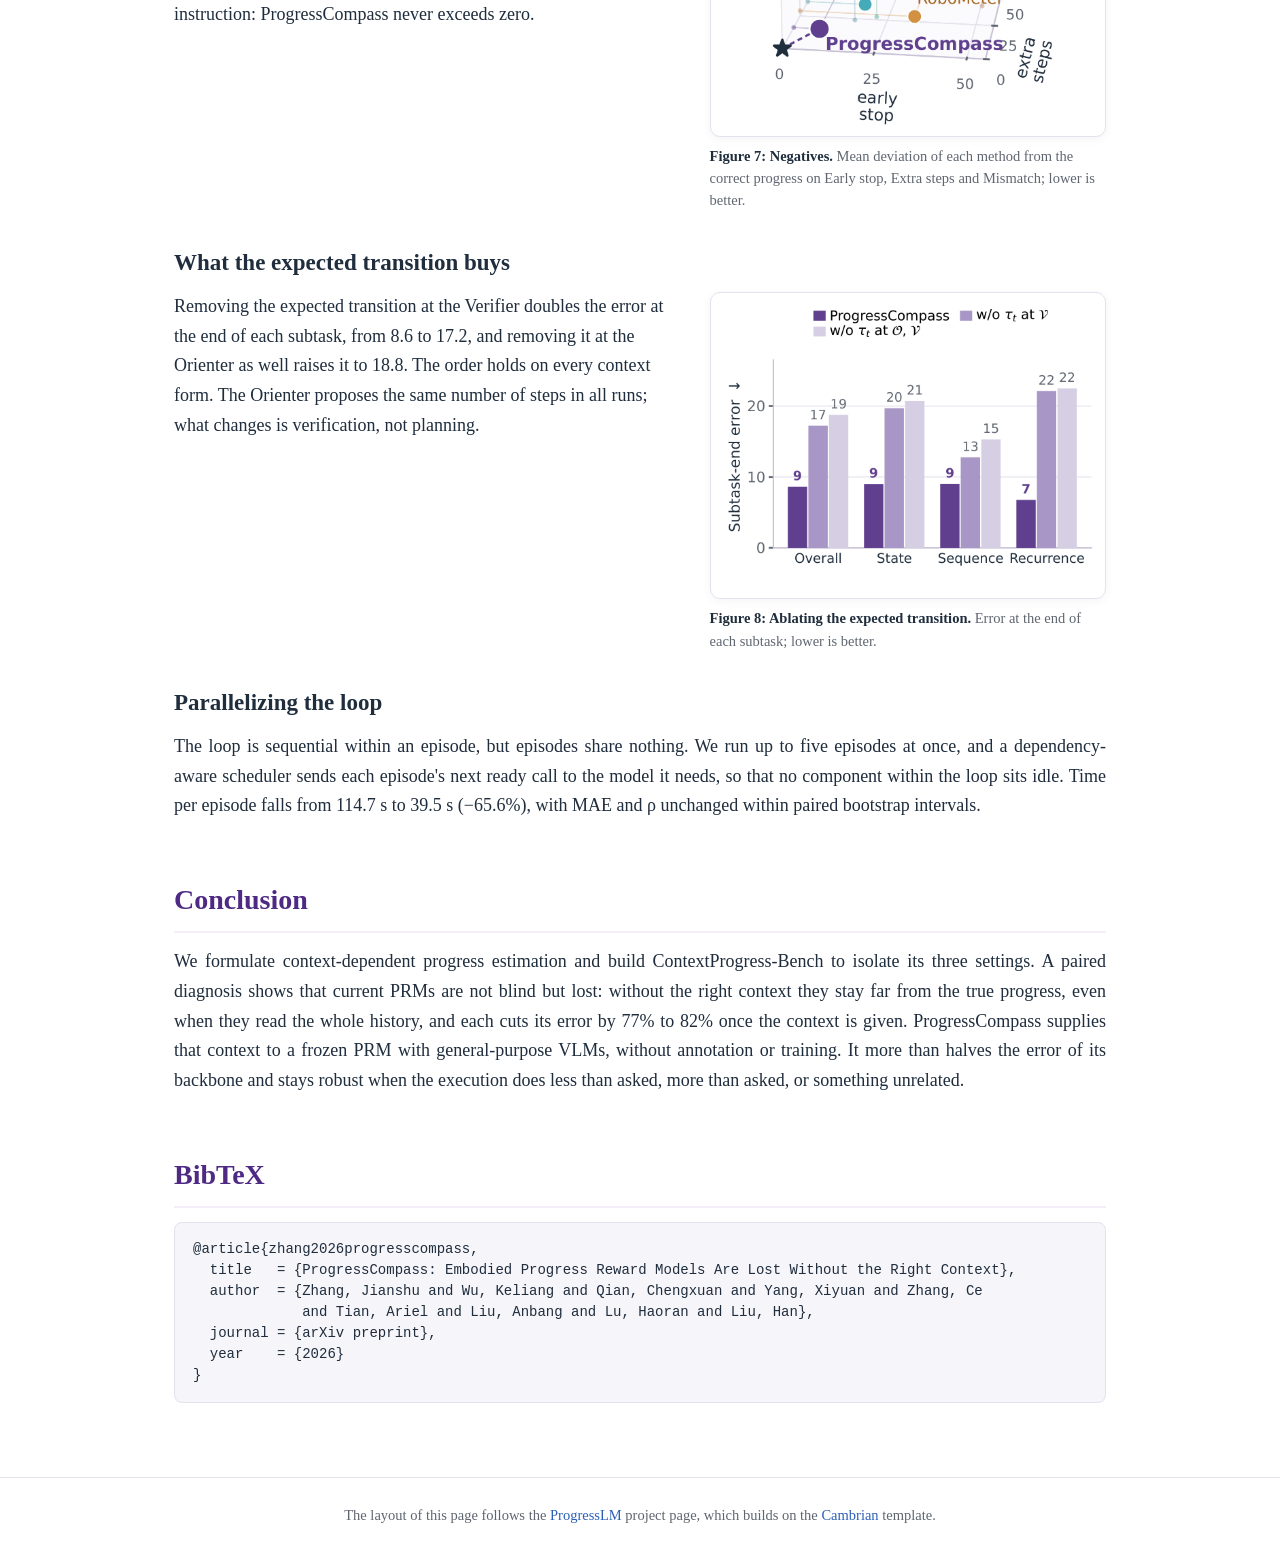
==== commit a73ac8c0: "Dataset button: fixed icon size that does not depend on cached CSS; versioned stylesheet Co-Authored" ====
--- a/webpage/index.html
+++ b/webpage/index.html
@@ -10,7 +10,7 @@
   <link rel="preconnect" href="https://fonts.googleapis.com">
   <link rel="preconnect" href="https://fonts.gstatic.com" crossorigin>
   <link rel="stylesheet" href="https://fonts.googleapis.com/css2?family=Sora:wght@600;700;800&display=swap">
-  <link rel="stylesheet" href="static/css/style.css">
+  <link rel="stylesheet" href="static/css/style.css?v=20261001">
 </head>
 <body>
 
@@ -48,7 +48,7 @@
       <div class="button-container">
         <a class="button" href="static/paper/ProgressCompass.pdf" target="_blank" rel="noopener"><i class="fas fa-file-pdf"></i><span>Paper</span></a>
         <a class="button disabled" aria-disabled="true" title="Code coming soon"><i class="fab fa-github"></i><span>Code (coming soon)</span></a>
-        <a class="button" href="https://huggingface.co/datasets/Sterzhang/ContextProgress-Bench" target="_blank" rel="noopener"><img class="hf-logo" src="https://huggingface.co/front/assets/huggingface_logo-noborder.svg" alt=""><span>Dataset</span></a>
+        <a class="button" href="https://huggingface.co/datasets/Sterzhang/ContextProgress-Bench" target="_blank" rel="noopener"><img class="hf-logo" src="https://huggingface.co/front/assets/huggingface_logo-noborder.svg" alt="" width="18" height="18" style="width:18px;height:18px"><span>Dataset</span></a>
         <a class="button" href="#video"><i class="fas fa-play"></i><span>Video</span></a>
       </div>
     </div>
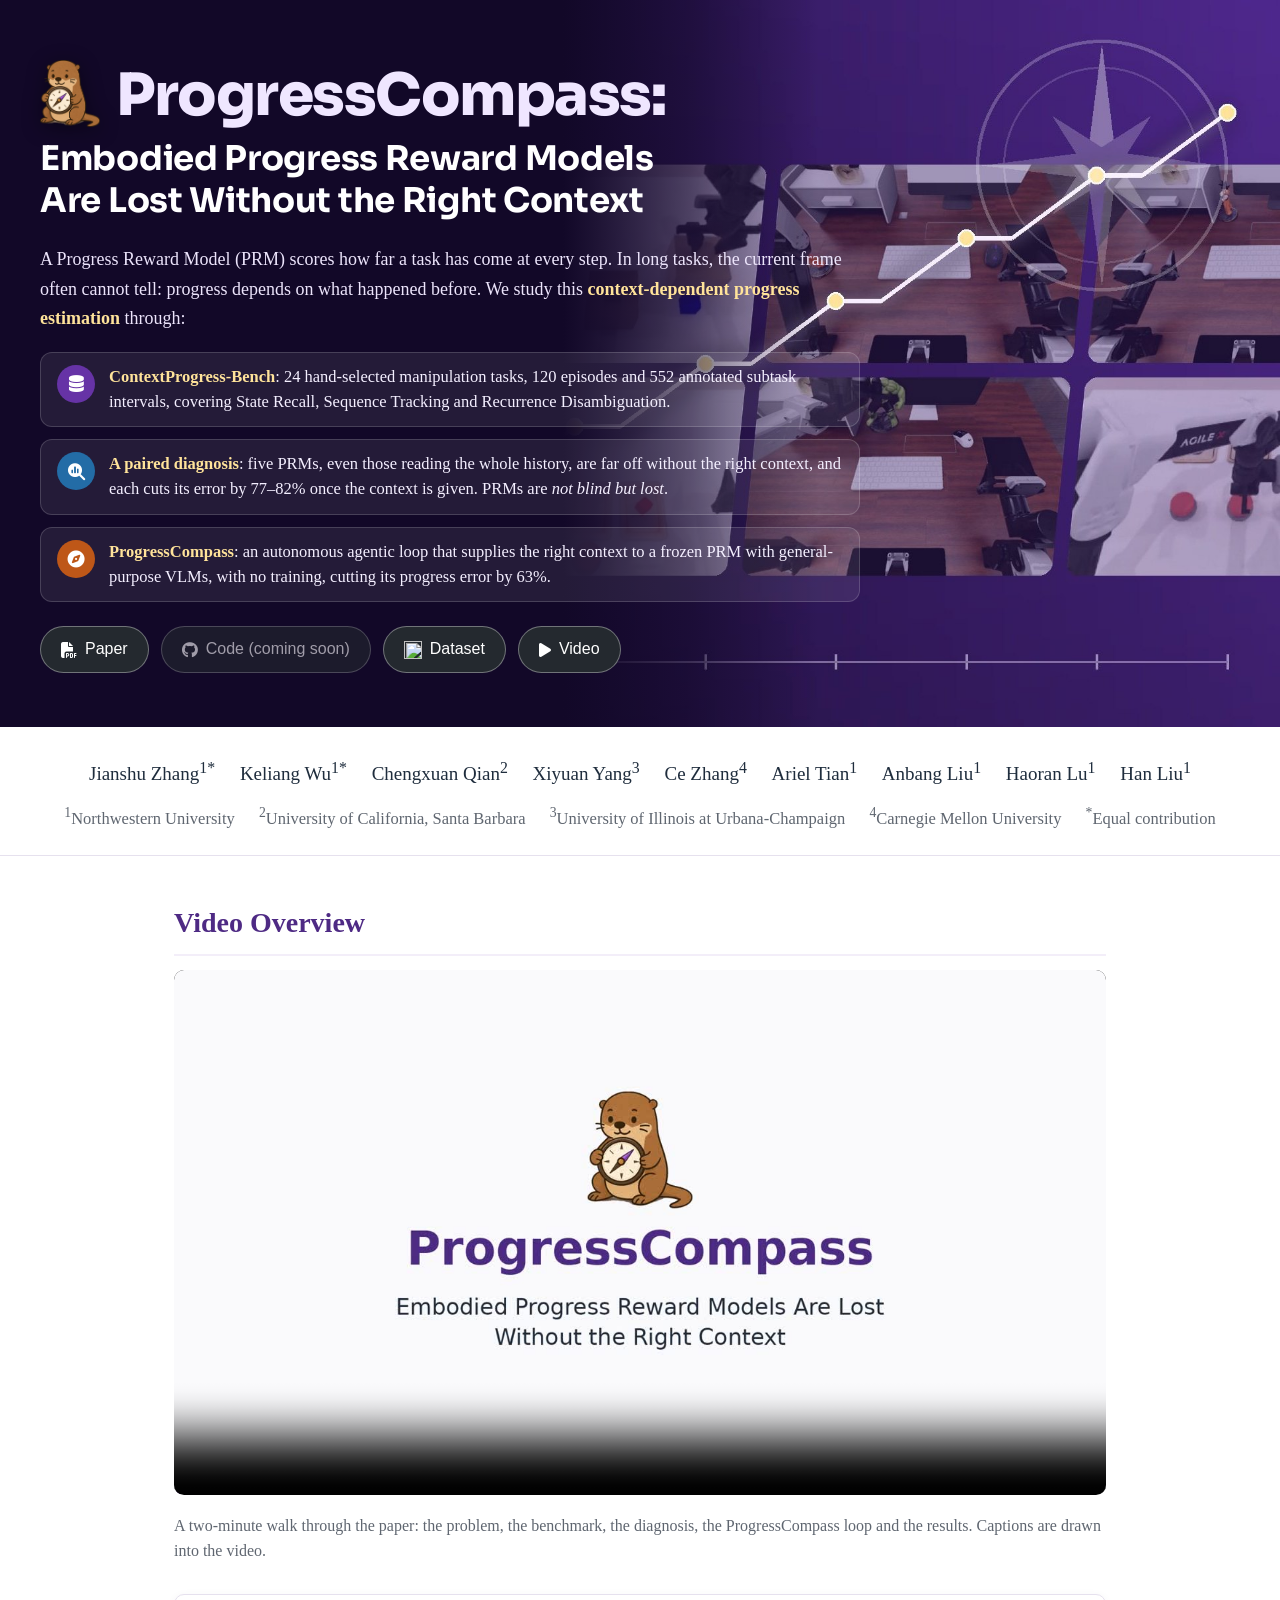
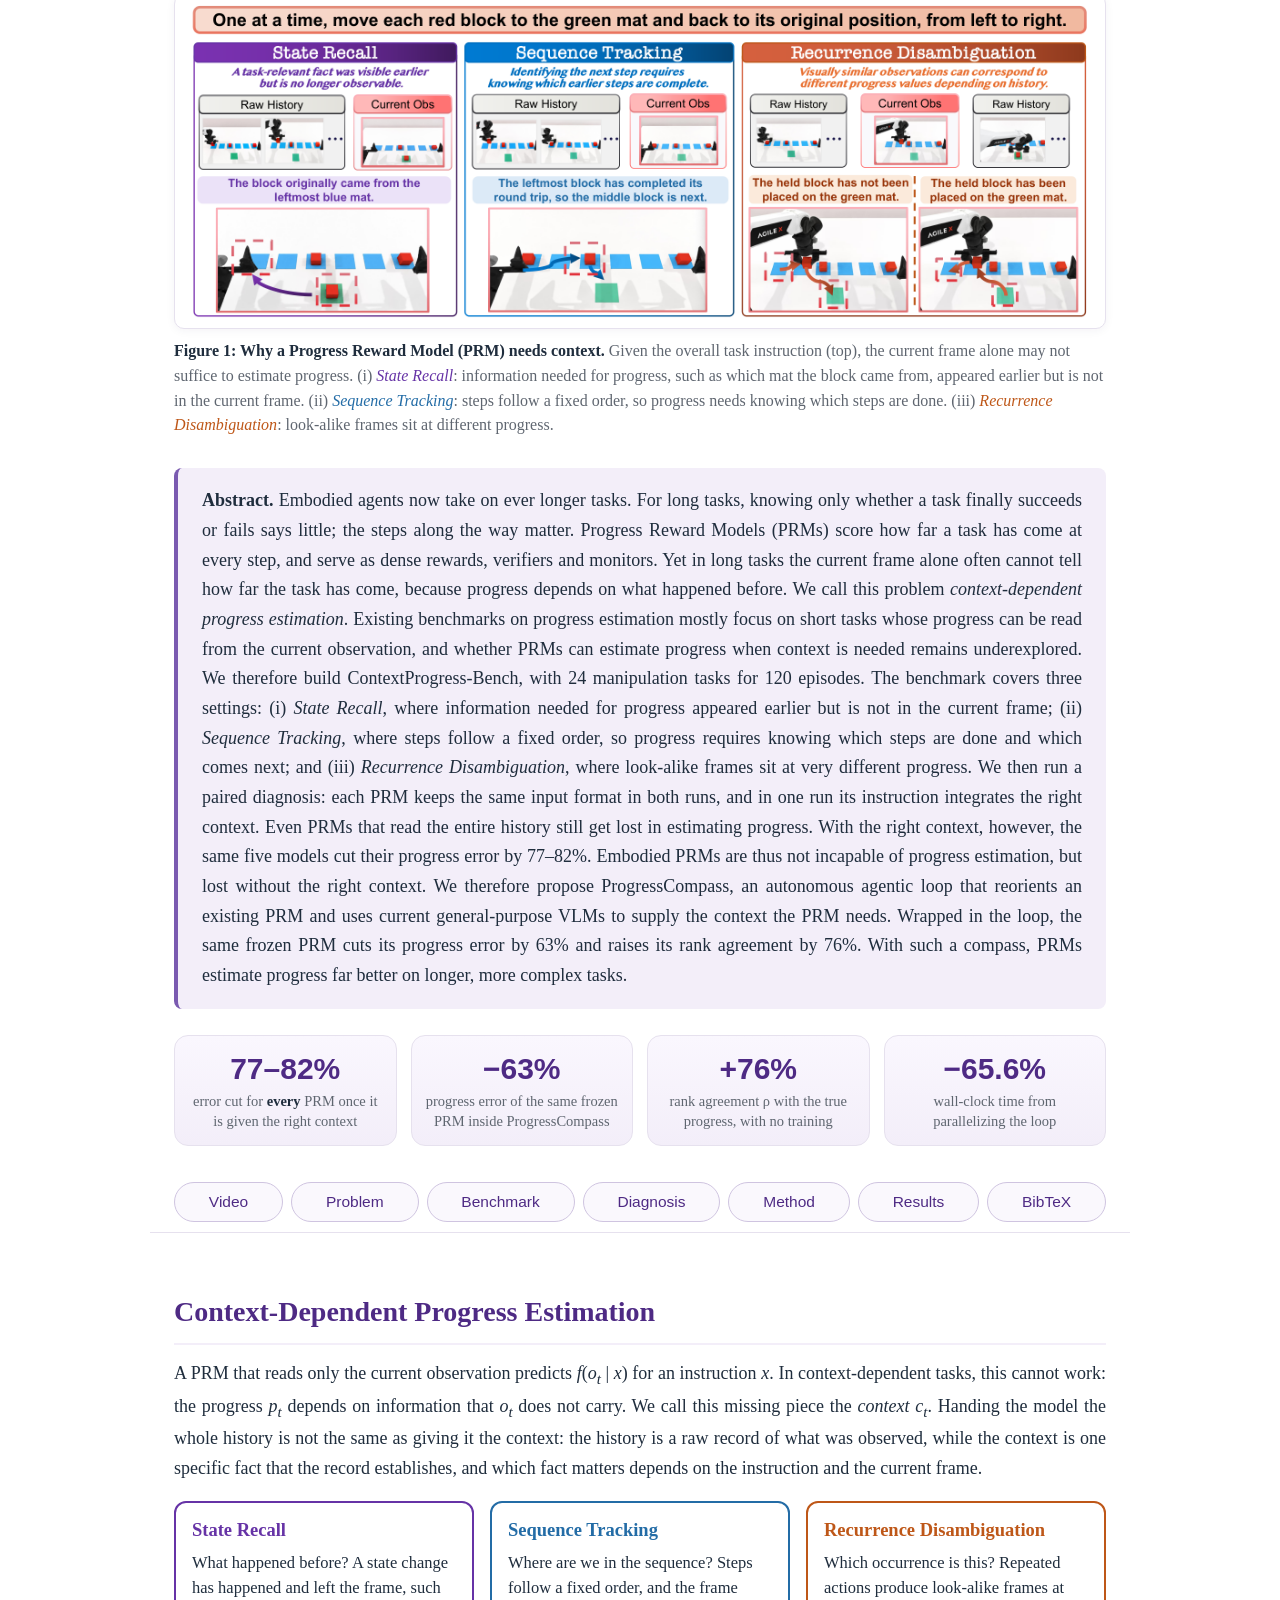
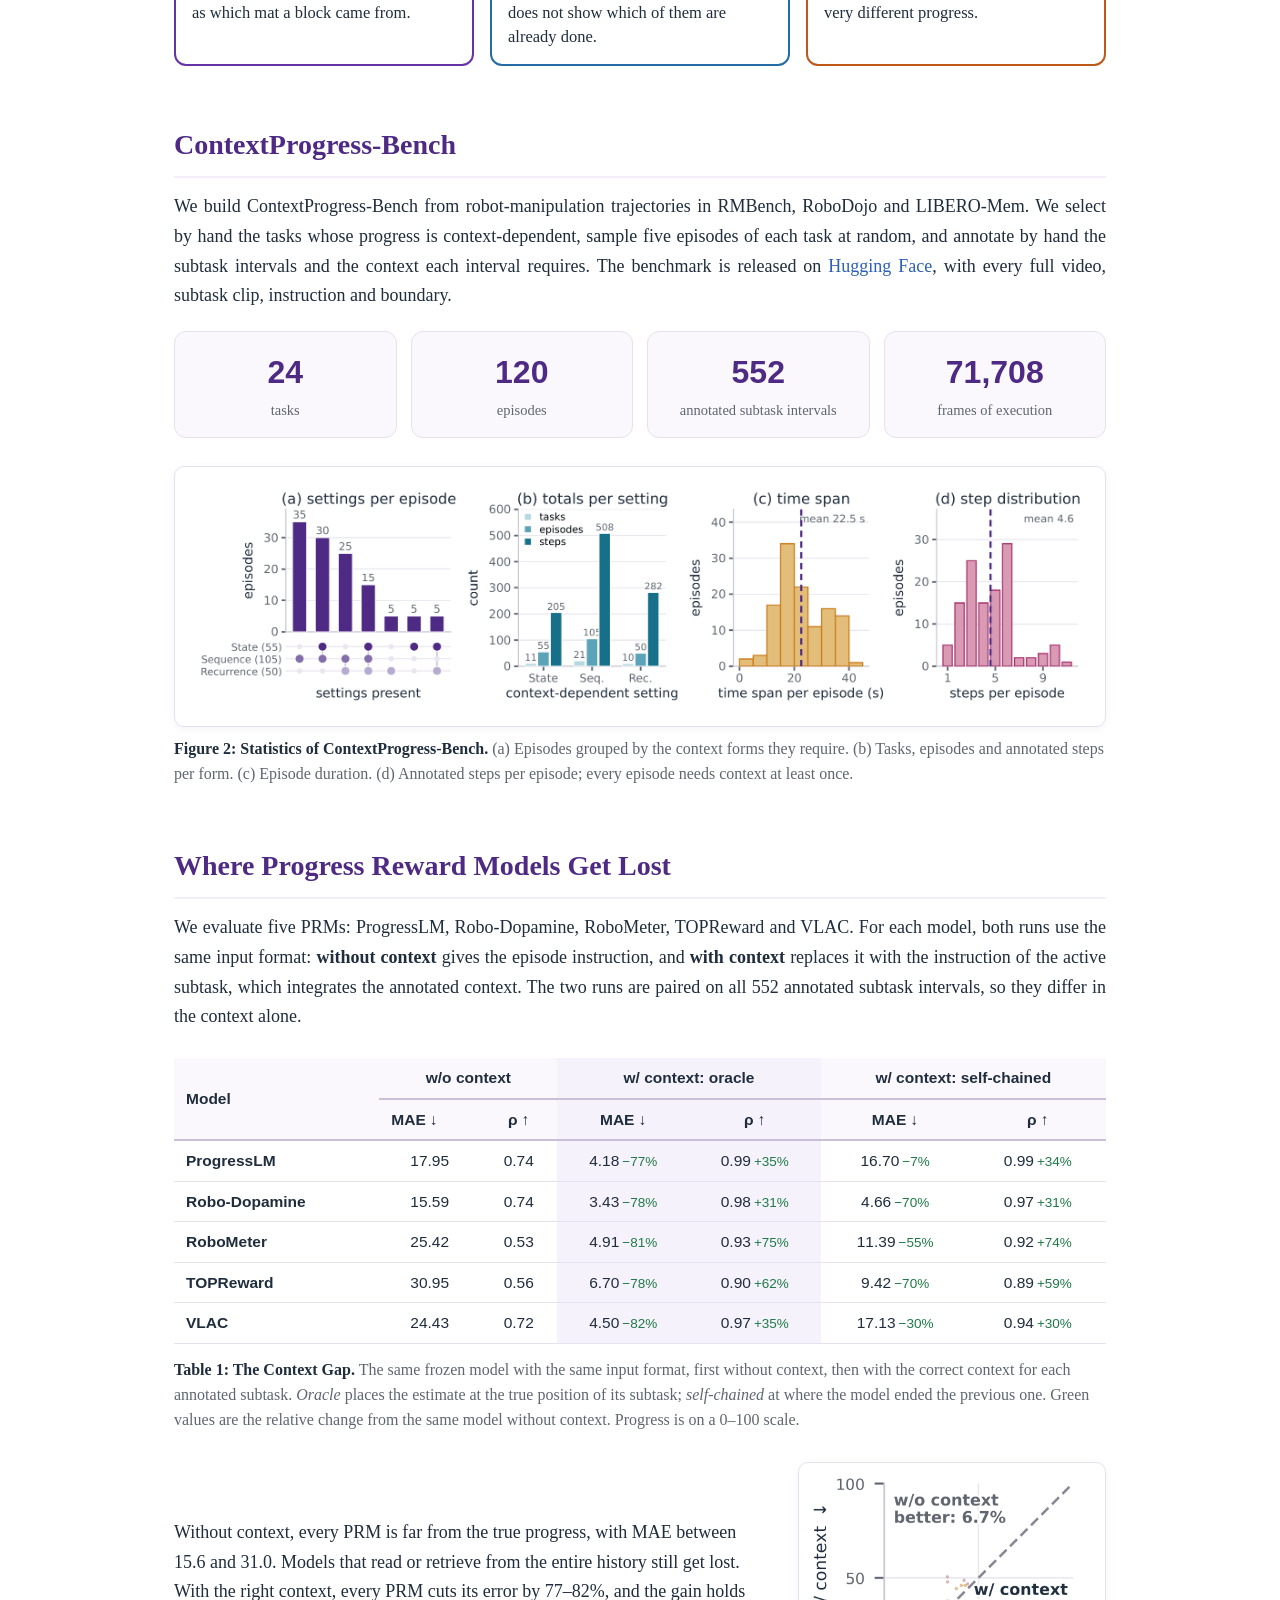
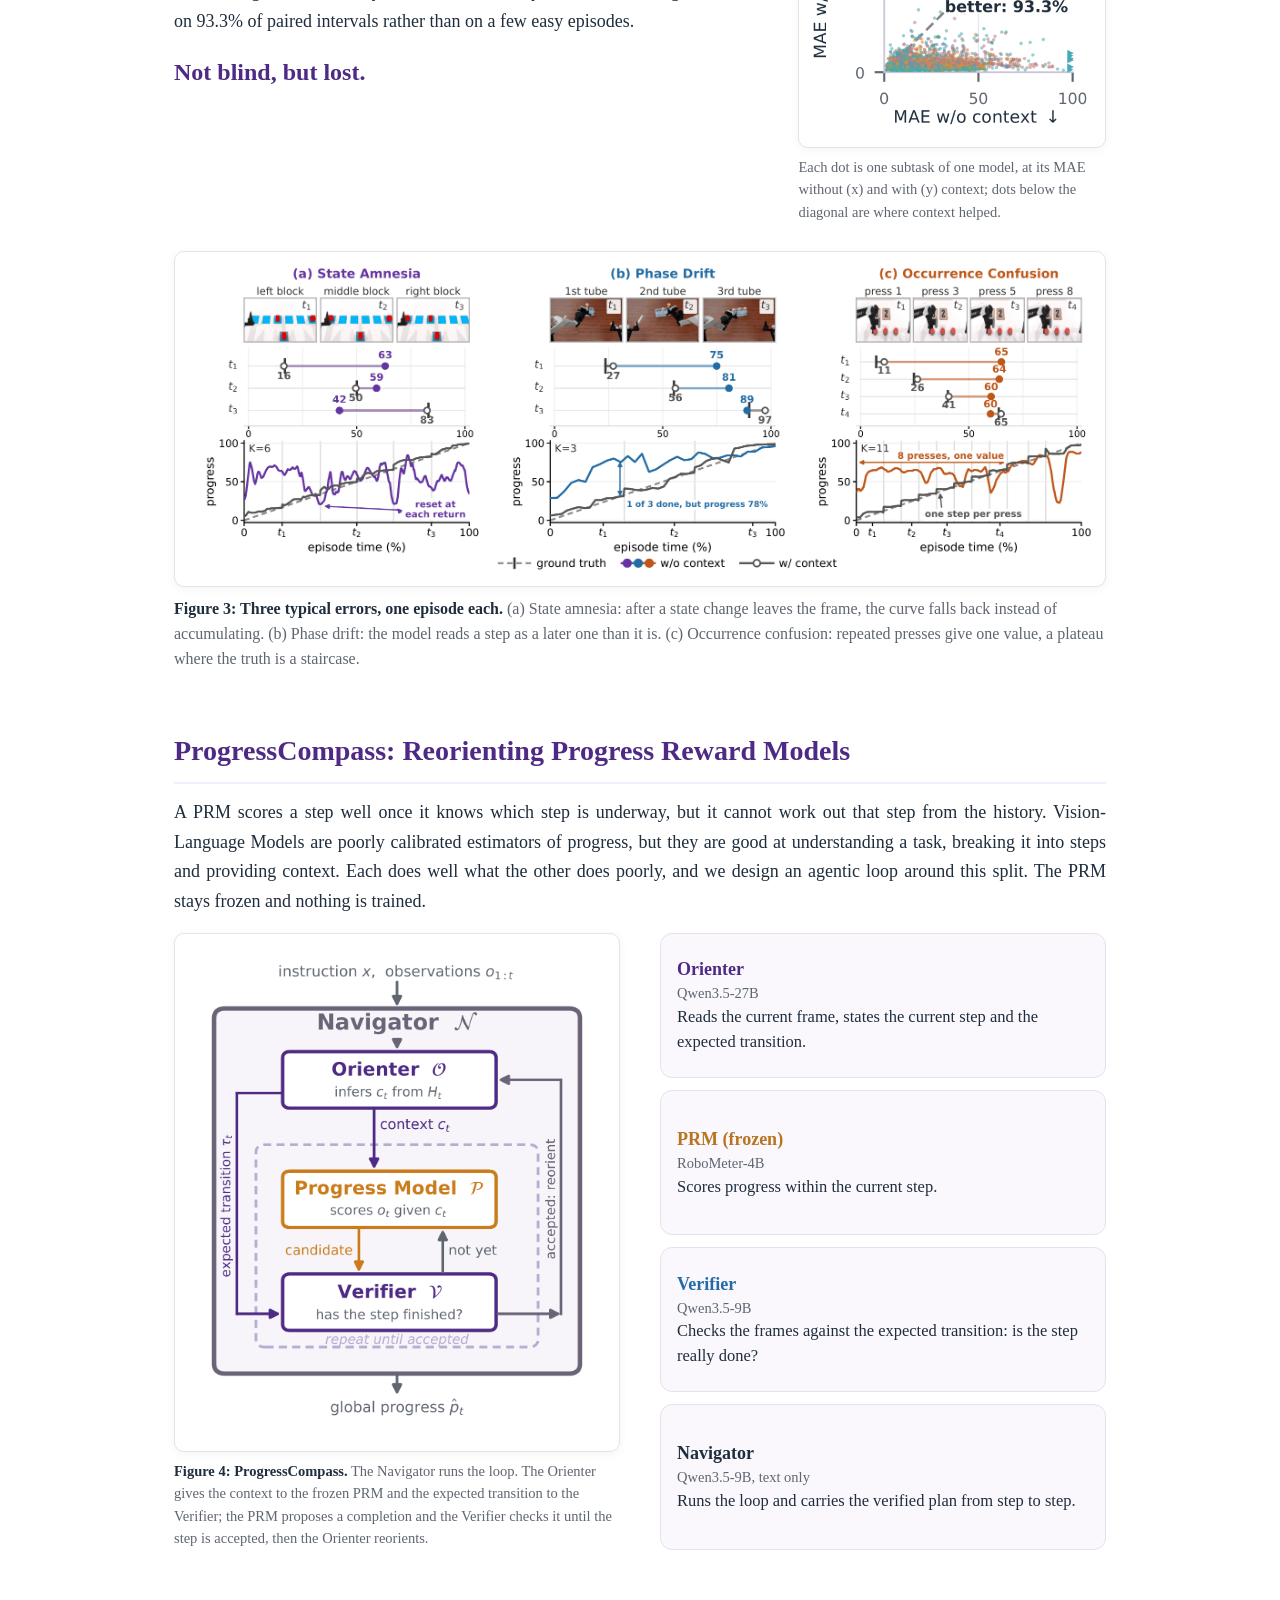
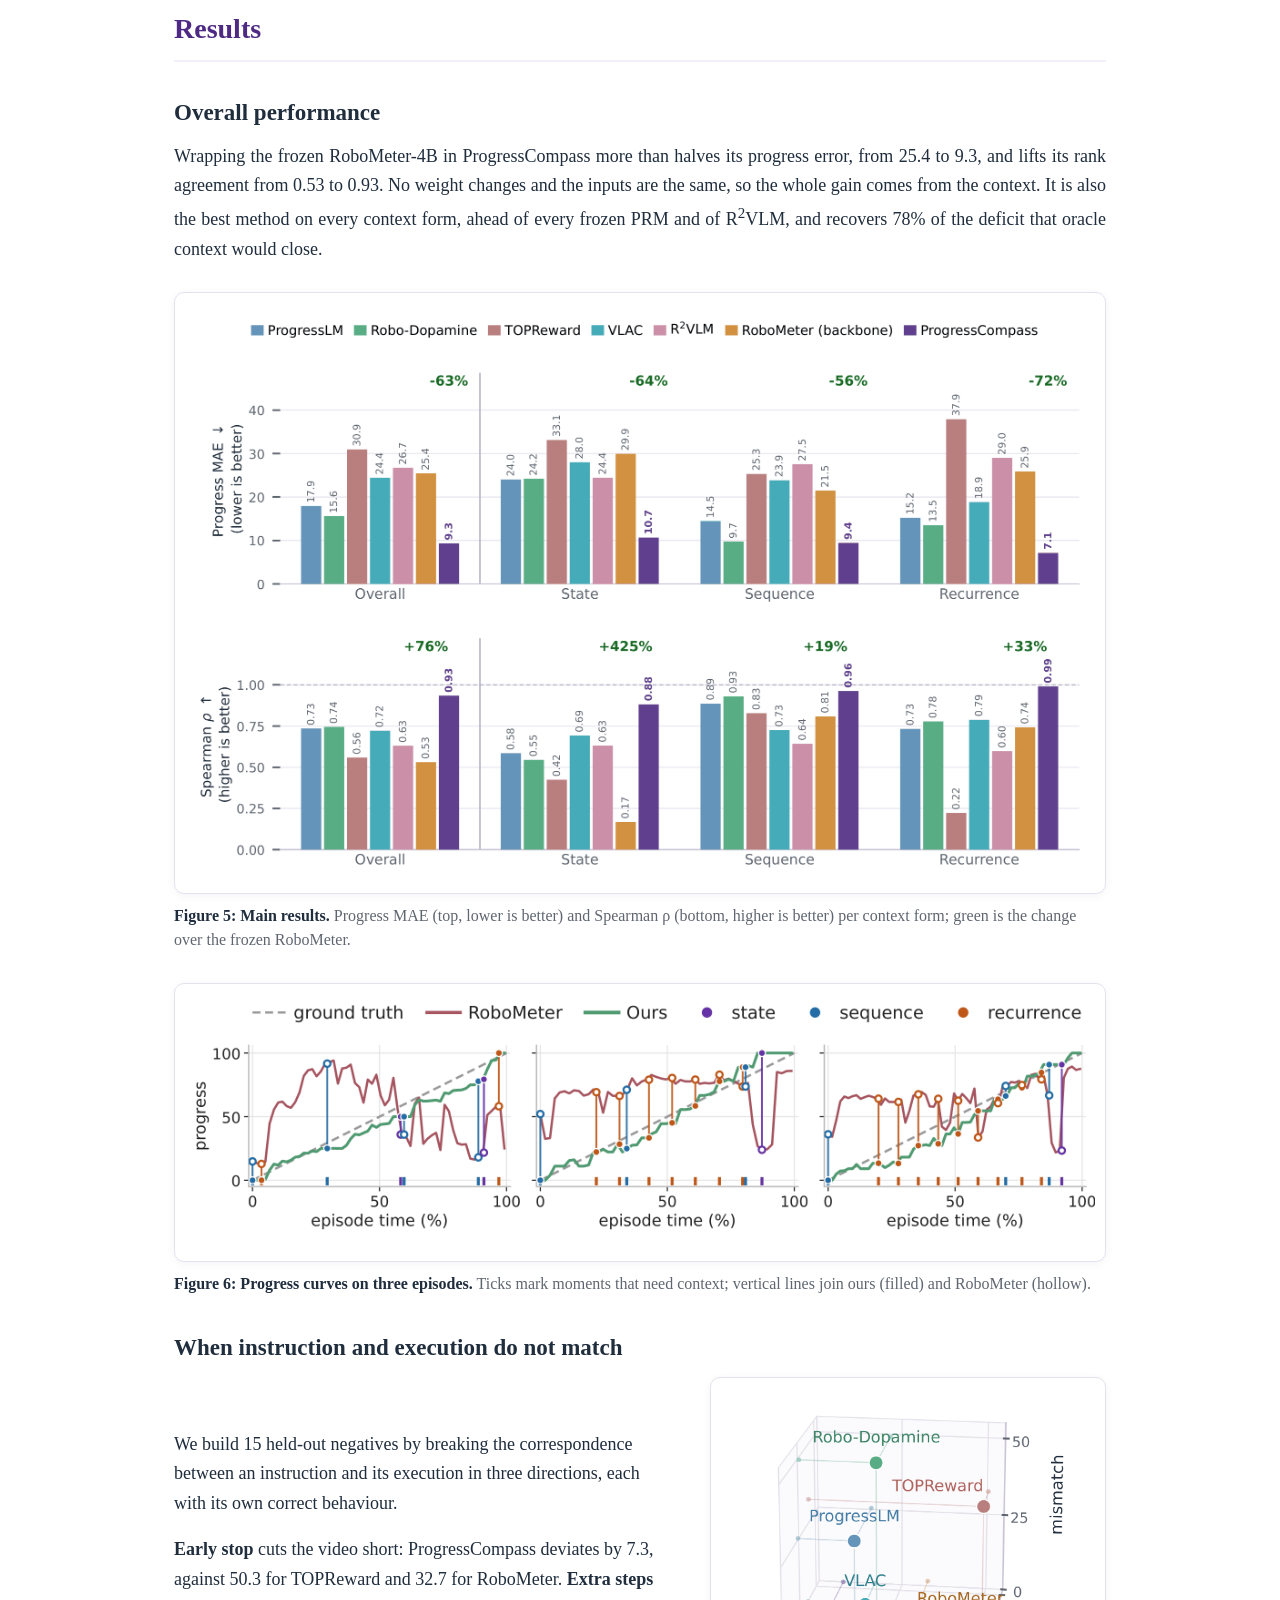
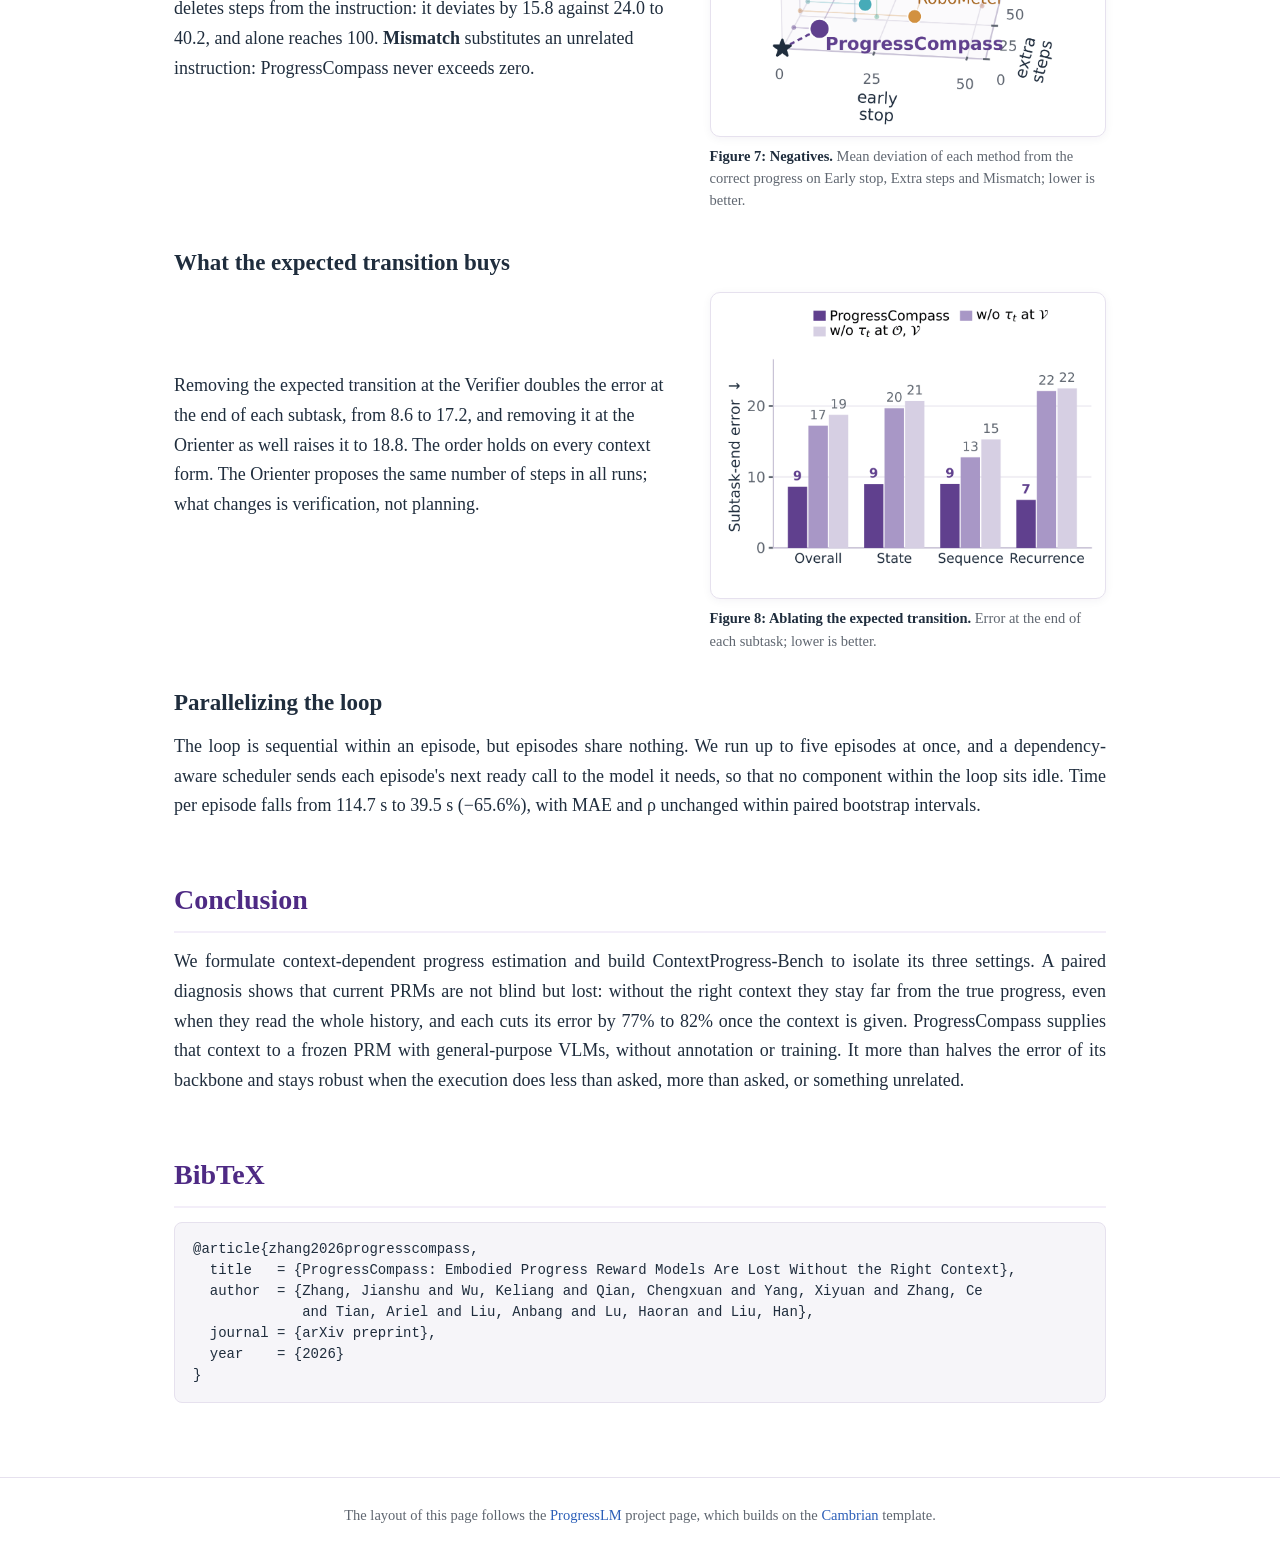
==== commit 6b09f9d3: "Two-column blocks: text centred on the figure, caption below the figure Co-Authored-By: Claude Opus " ====
--- a/webpage/index.html
+++ b/webpage/index.html
@@ -10,7 +10,7 @@
   <link rel="preconnect" href="https://fonts.googleapis.com">
   <link rel="preconnect" href="https://fonts.gstatic.com" crossorigin>
   <link rel="stylesheet" href="https://fonts.googleapis.com/css2?family=Sora:wght@600;700;800&display=swap">
-  <link rel="stylesheet" href="static/css/style.css?v=20261001">
+  <link rel="stylesheet" href="static/css/style.css?v=20261001c">
 </head>
 <body>
 
--- a/webpage/static/css/style.css
+++ b/webpage/static/css/style.css
@@ -371,3 +371,17 @@
 .cols-method .component br { display: none; }
 .cols-method .component .model::after { content: ""; display: block; }
 .button .hf-logo { height: 1.15em; width: auto; vertical-align: -0.2em; }
+
+/* text and figure share one horizontal centre line */
+.two-col { align-items: center; }
+.two-col.cols-method { align-items: stretch; }
+/* centre the text on the picture itself, with the caption below the picture */
+.two-col:not(.cols-method) { grid-template-rows: auto auto; row-gap: 0; }
+.two-col:not(.cols-method) > .side-fig { display: contents; }
+.two-col:not(.cols-method) > div { grid-column: 1; grid-row: 1; align-self: center; }
+.two-col:not(.cols-method) > .side-fig > img { grid-column: 2; grid-row: 1; align-self: center; }
+.two-col:not(.cols-method) > .side-fig > figcaption { grid-column: 2; grid-row: 2; margin-top: 8px; }
+@media (max-width: 900px) {
+  .two-col:not(.cols-method) > div, .two-col:not(.cols-method) > .side-fig > img,
+  .two-col:not(.cols-method) > .side-fig > figcaption { grid-column: 1; grid-row: auto; }
+}
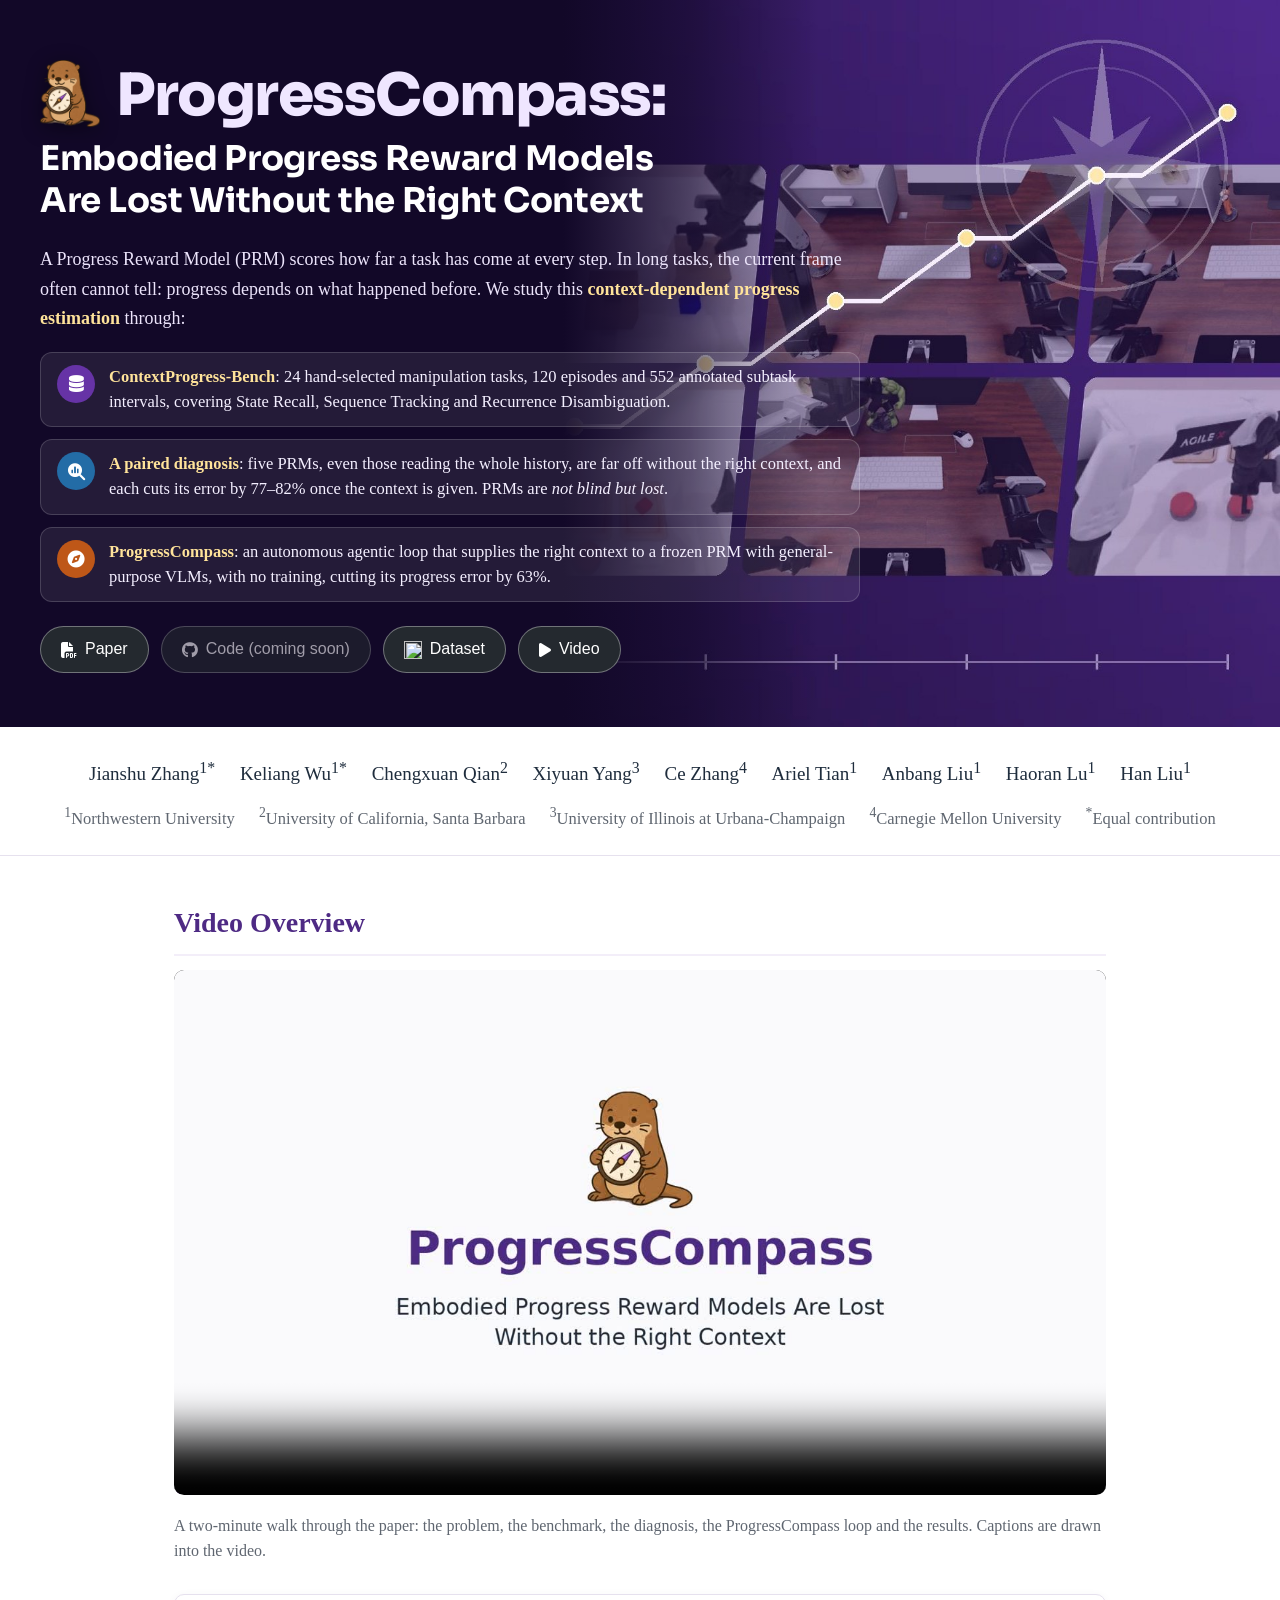
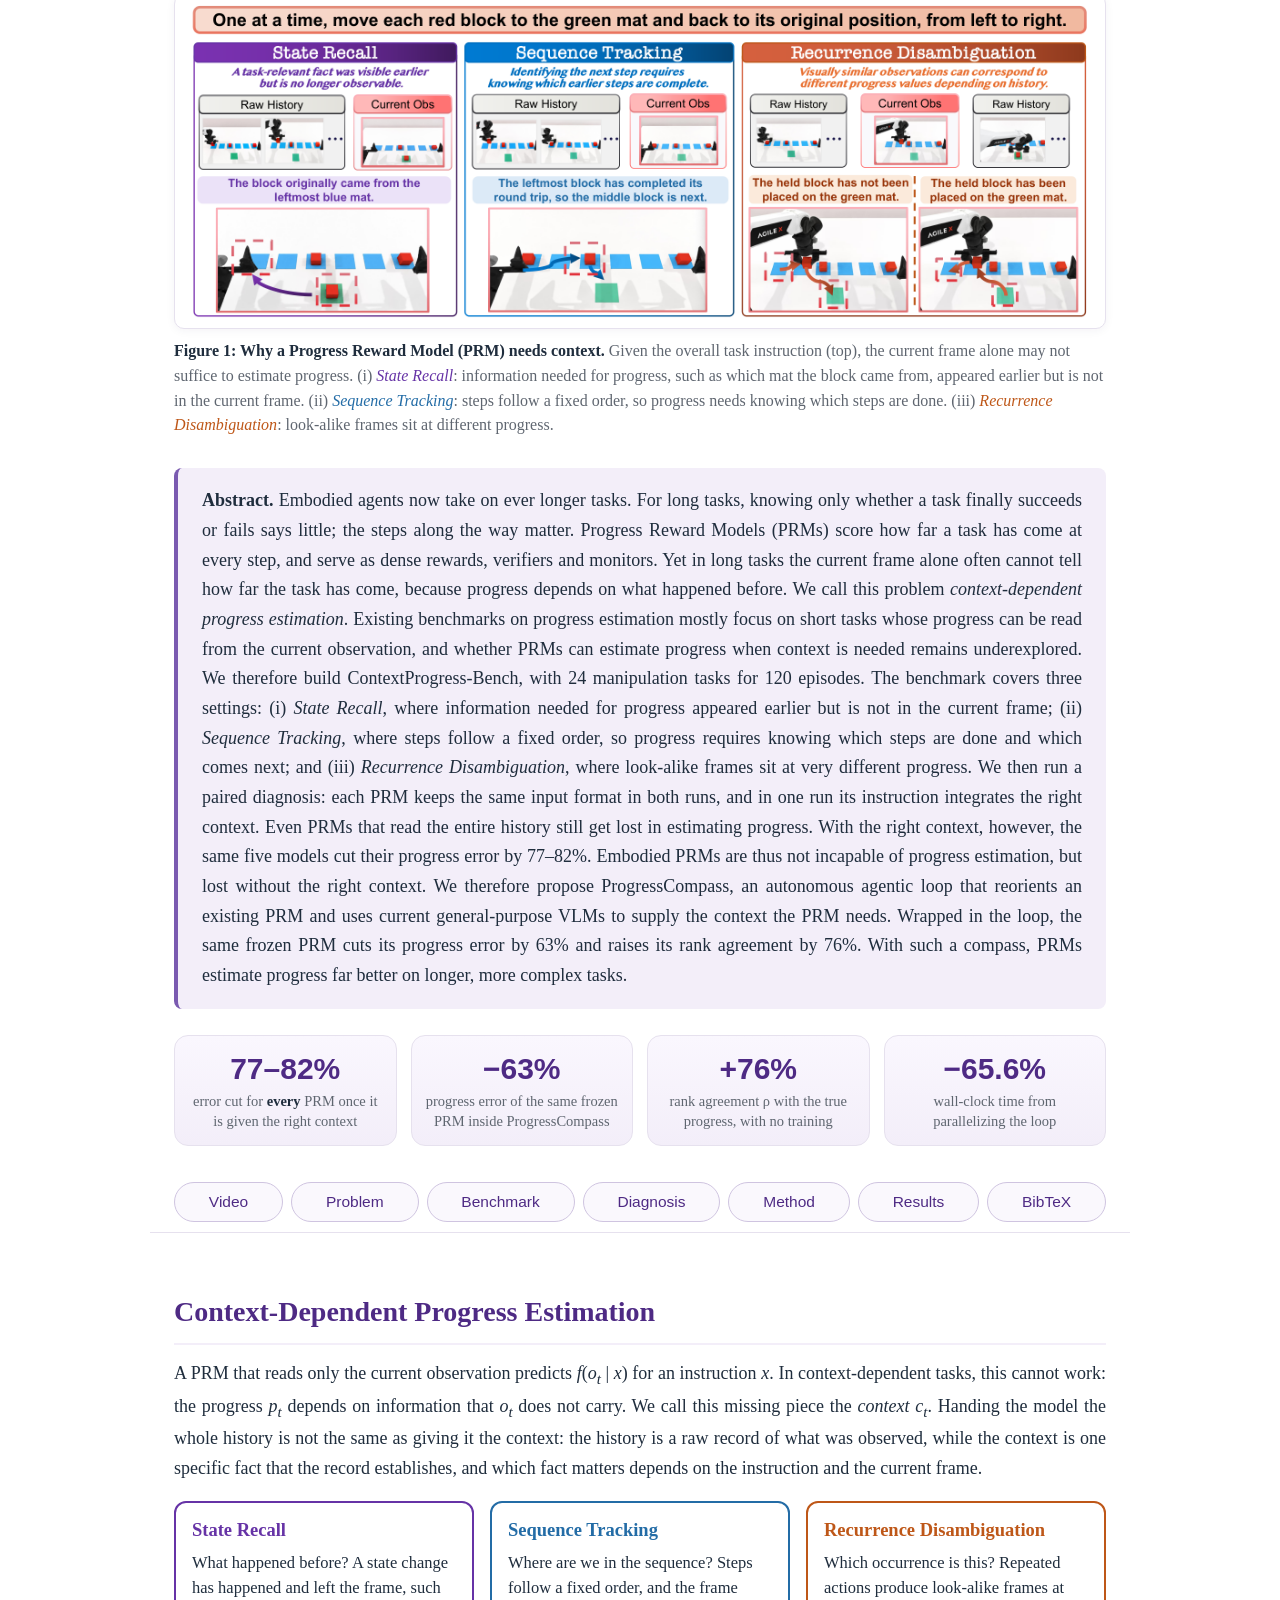
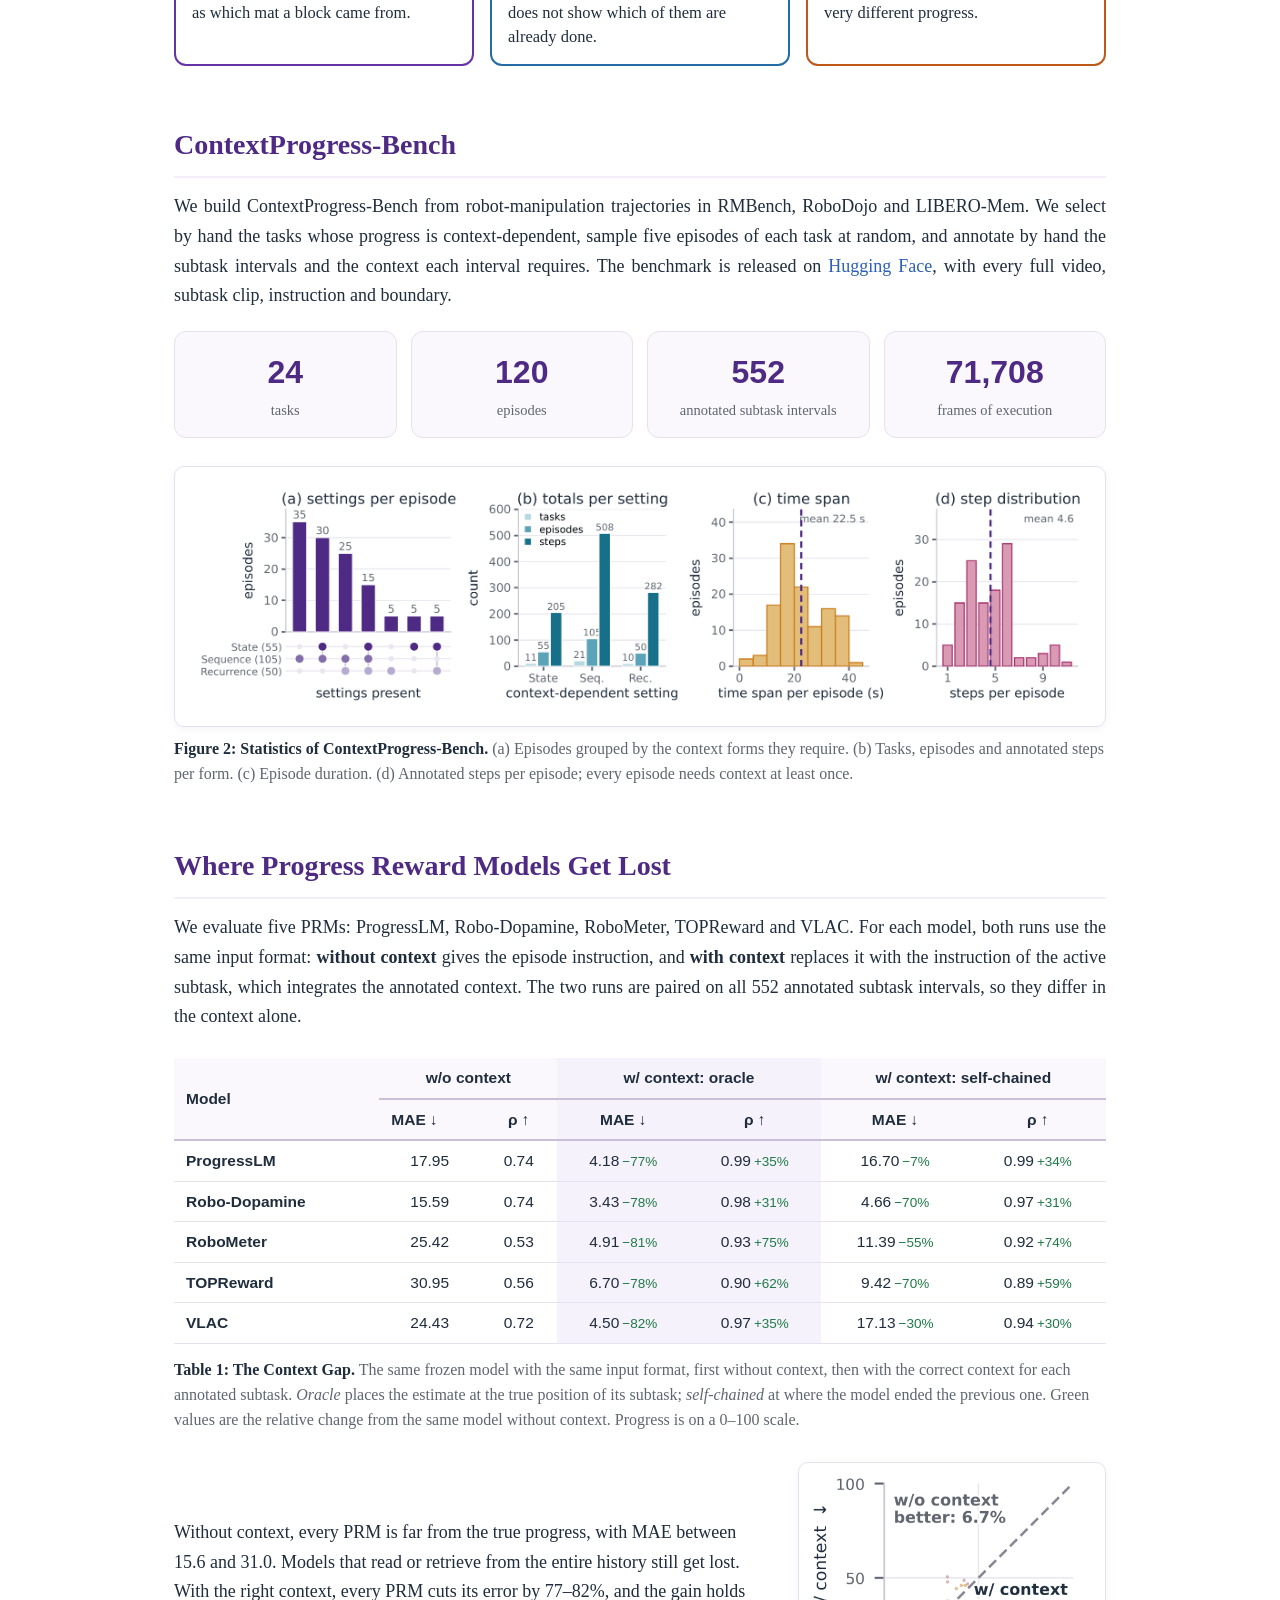
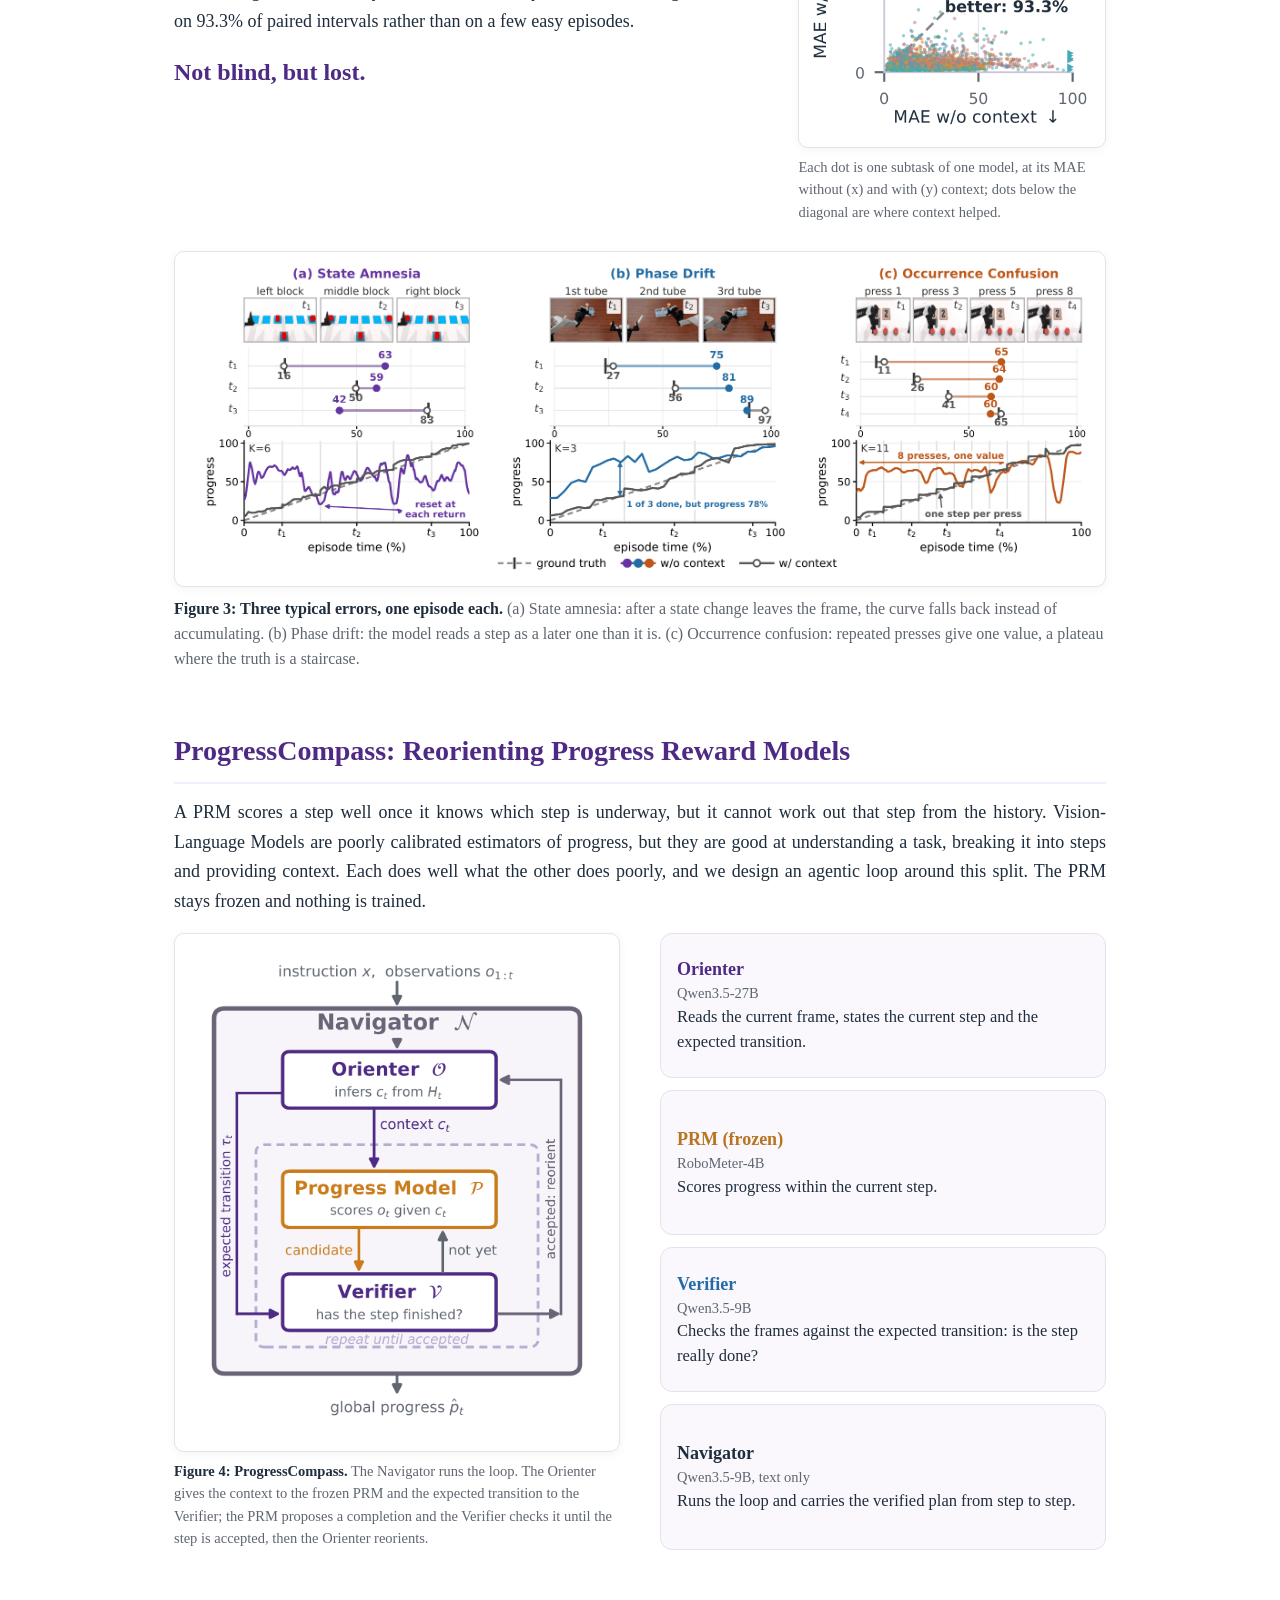
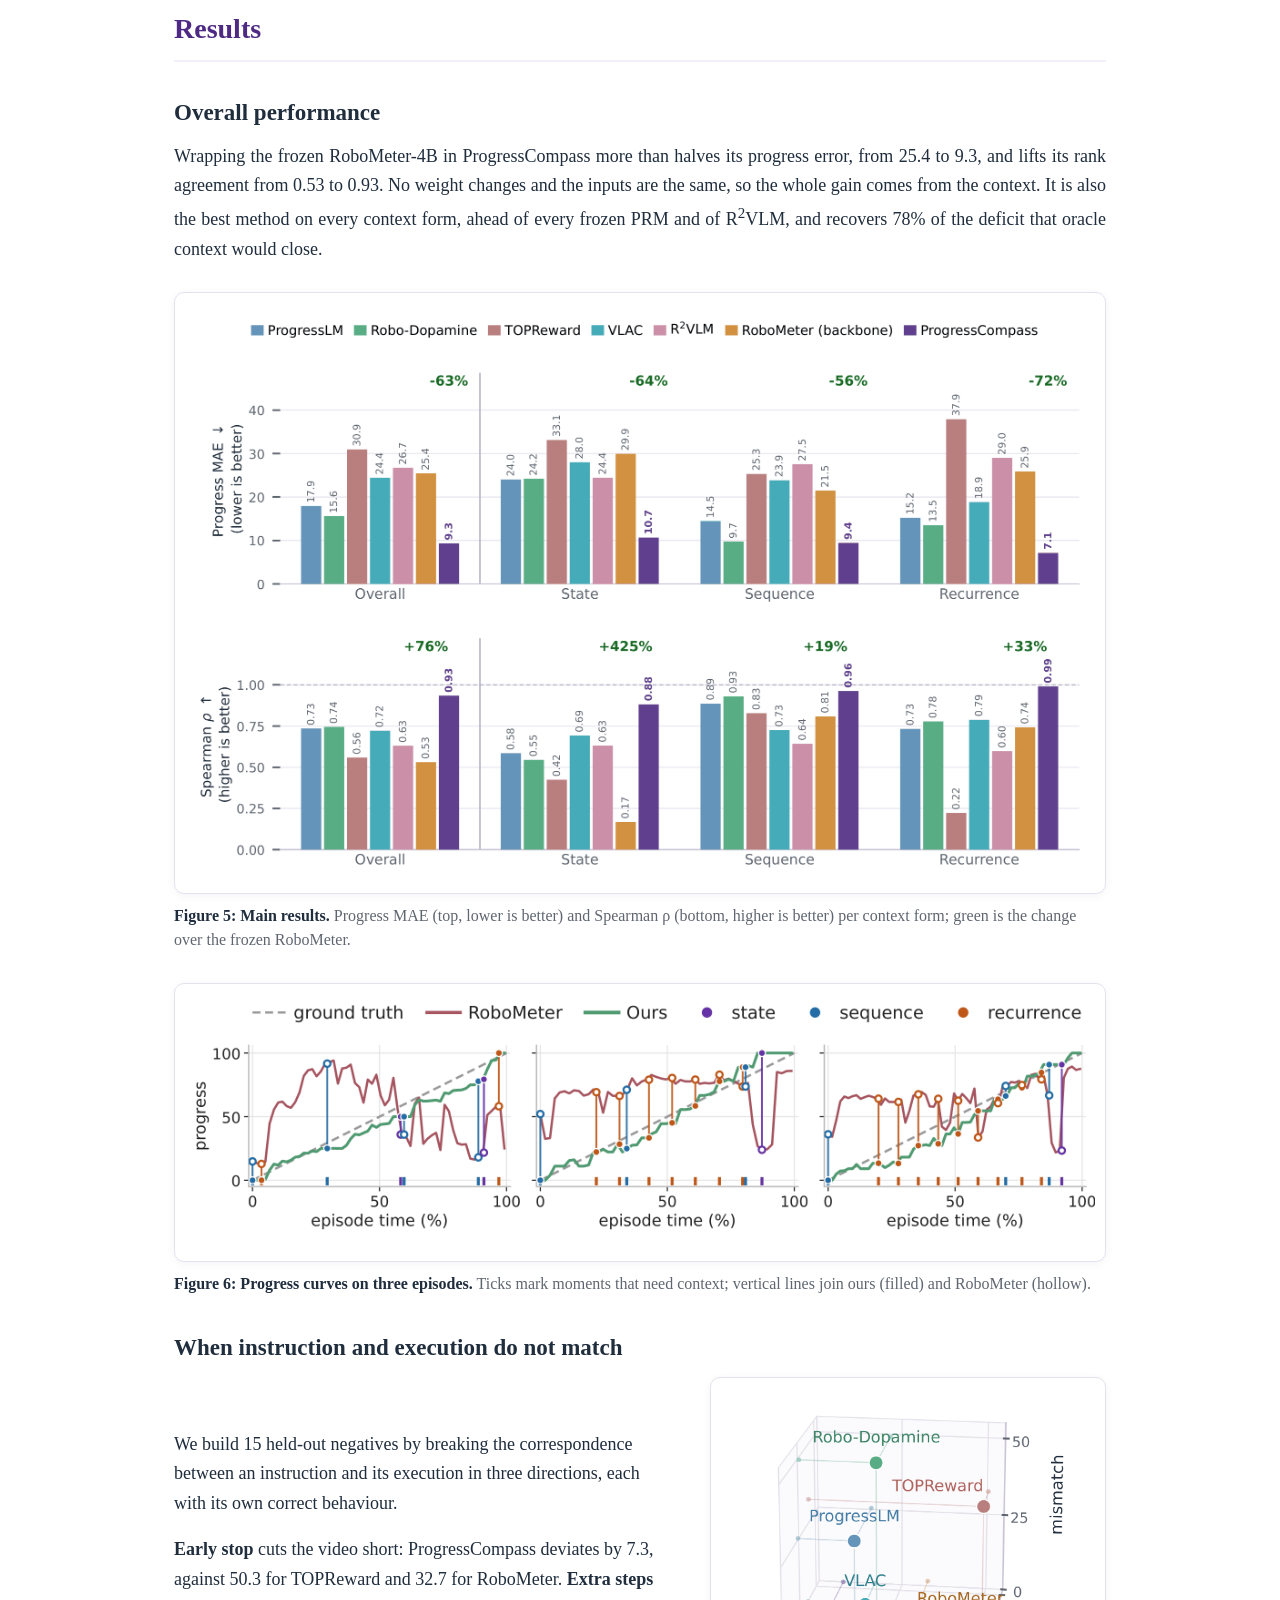
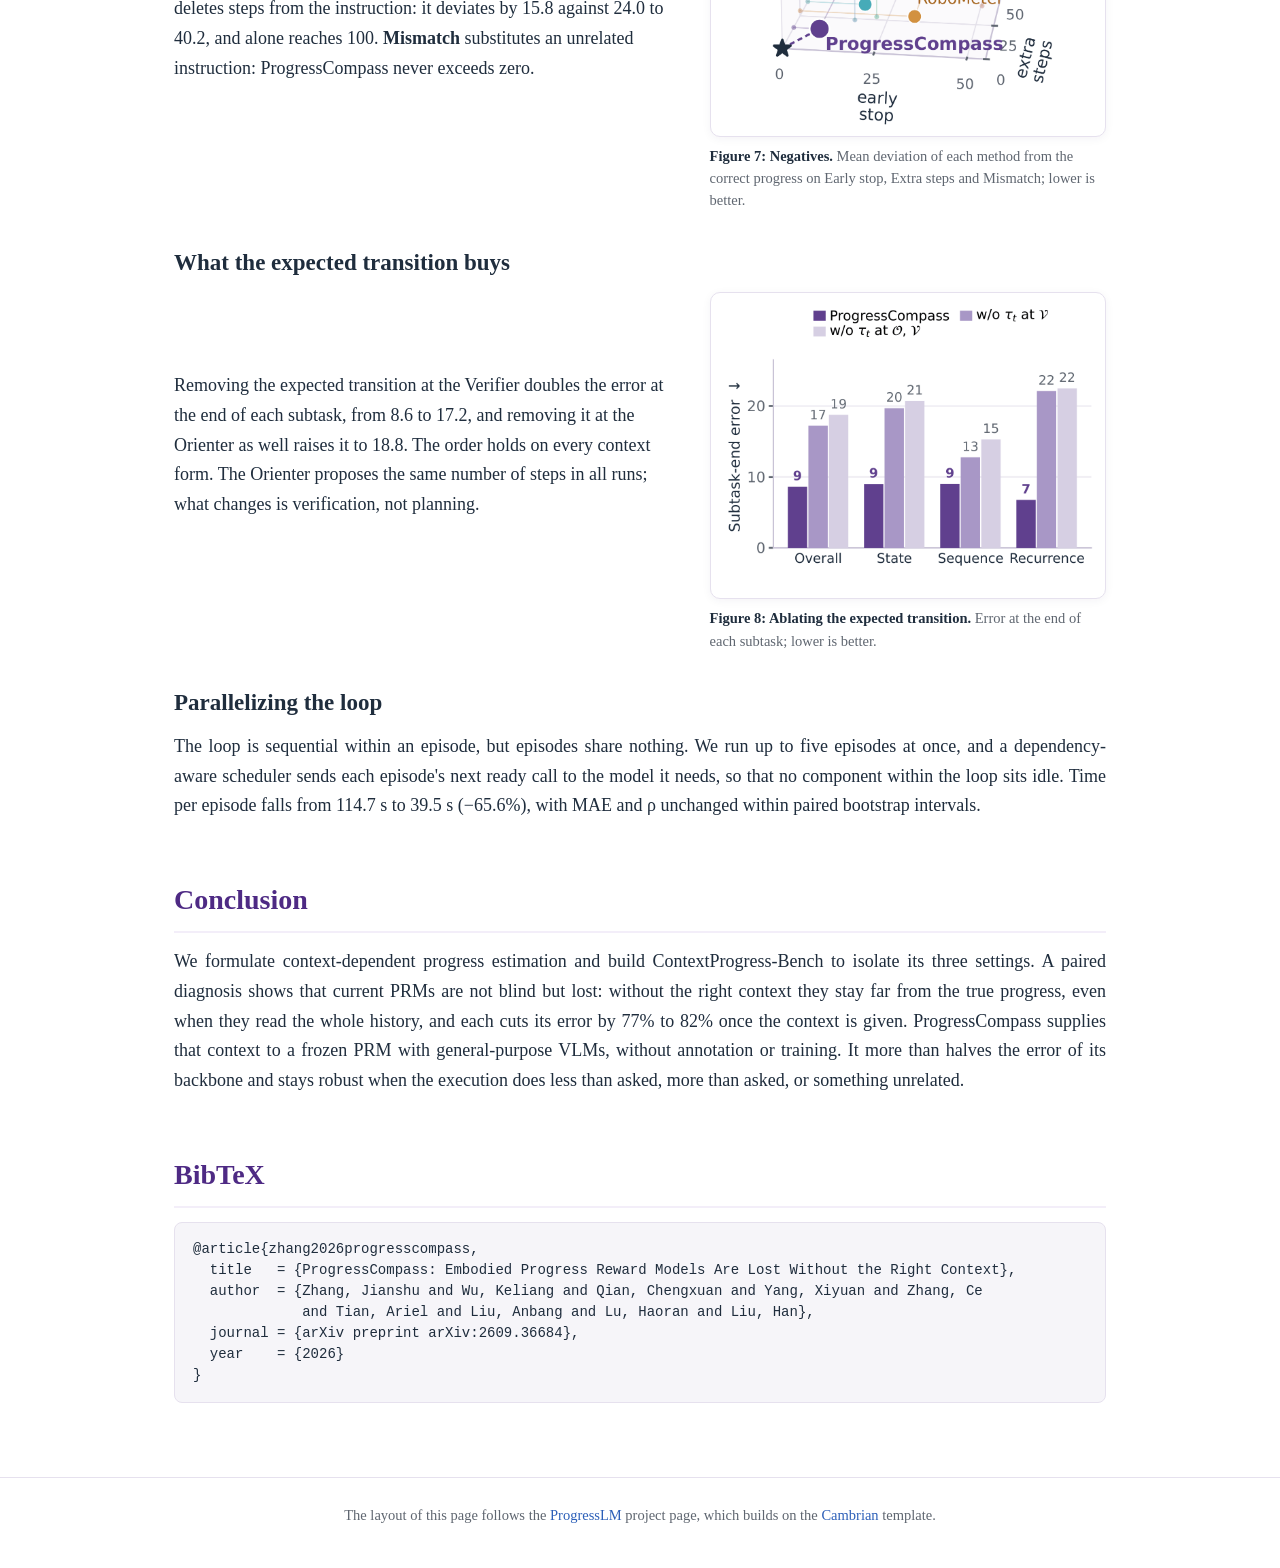
==== commit ec147adf: "Paper links point to arXiv 2609.36684; BibTeX with the arXiv id Co-Authored-By: Claude Opus 5.5 <nor" ====
--- a/webpage/index.html
+++ b/webpage/index.html
@@ -46,7 +46,7 @@
         </div>
       </div>
       <div class="button-container">
-        <a class="button" href="static/paper/ProgressCompass.pdf" target="_blank" rel="noopener"><i class="fas fa-file-pdf"></i><span>Paper</span></a>
+        <a class="button" href="https://arxiv.org/pdf/2609.36684" target="_blank" rel="noopener"><i class="fas fa-file-pdf"></i><span>Paper</span></a>
         <a class="button disabled" aria-disabled="true" title="Code coming soon"><i class="fab fa-github"></i><span>Code (coming soon)</span></a>
         <a class="button" href="https://huggingface.co/datasets/Sterzhang/ContextProgress-Bench" target="_blank" rel="noopener"><img class="hf-logo" src="https://huggingface.co/front/assets/huggingface_logo-noborder.svg" alt="" width="18" height="18" style="width:18px;height:18px"><span>Dataset</span></a>
         <a class="button" href="#video"><i class="fas fa-play"></i><span>Video</span></a>
@@ -366,7 +366,7 @@
   title   = {ProgressCompass: Embodied Progress Reward Models Are Lost Without the Right Context},
   author  = {Zhang, Jianshu and Wu, Keliang and Qian, Chengxuan and Yang, Xiyuan and Zhang, Ce
              and Tian, Ariel and Liu, Anbang and Lu, Haoran and Liu, Han},
-  journal = {arXiv preprint},
+  journal = {arXiv preprint arXiv:2609.36684},
   year    = {2026}
 }</pre>
 
